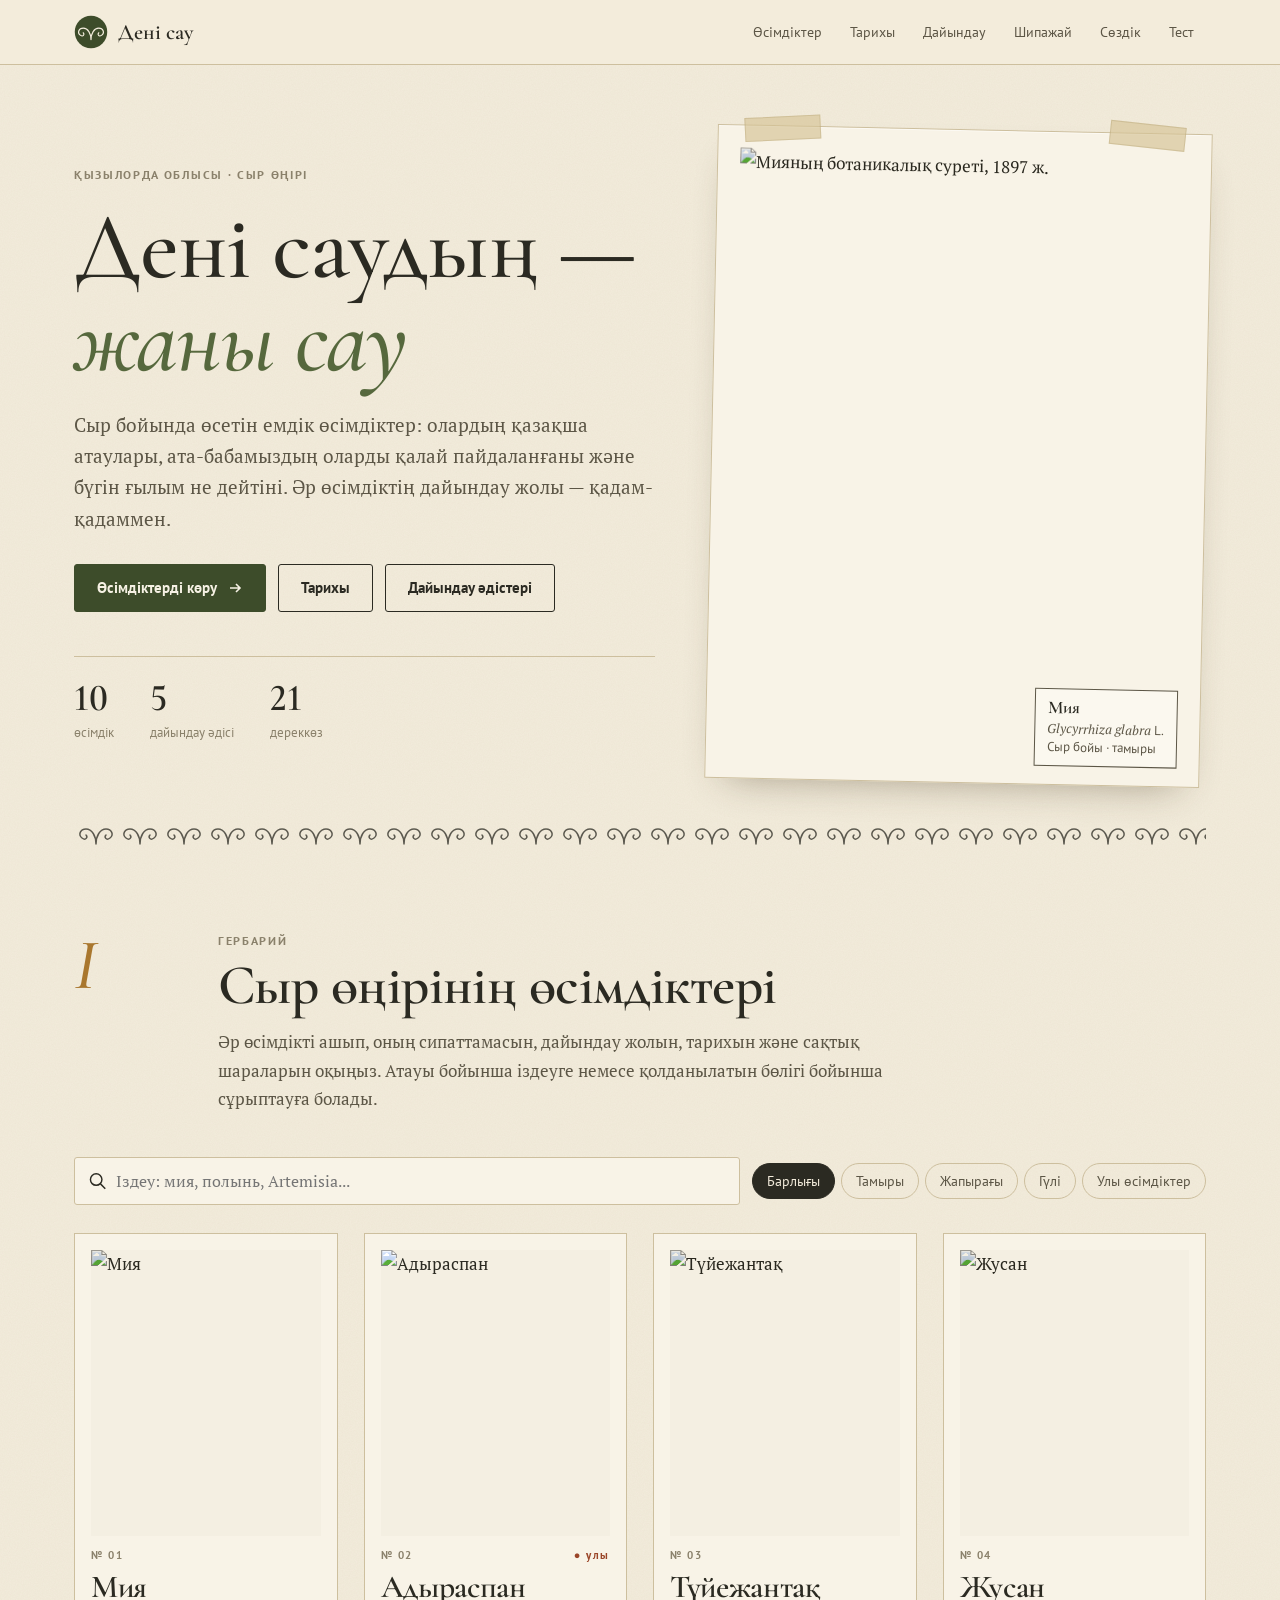
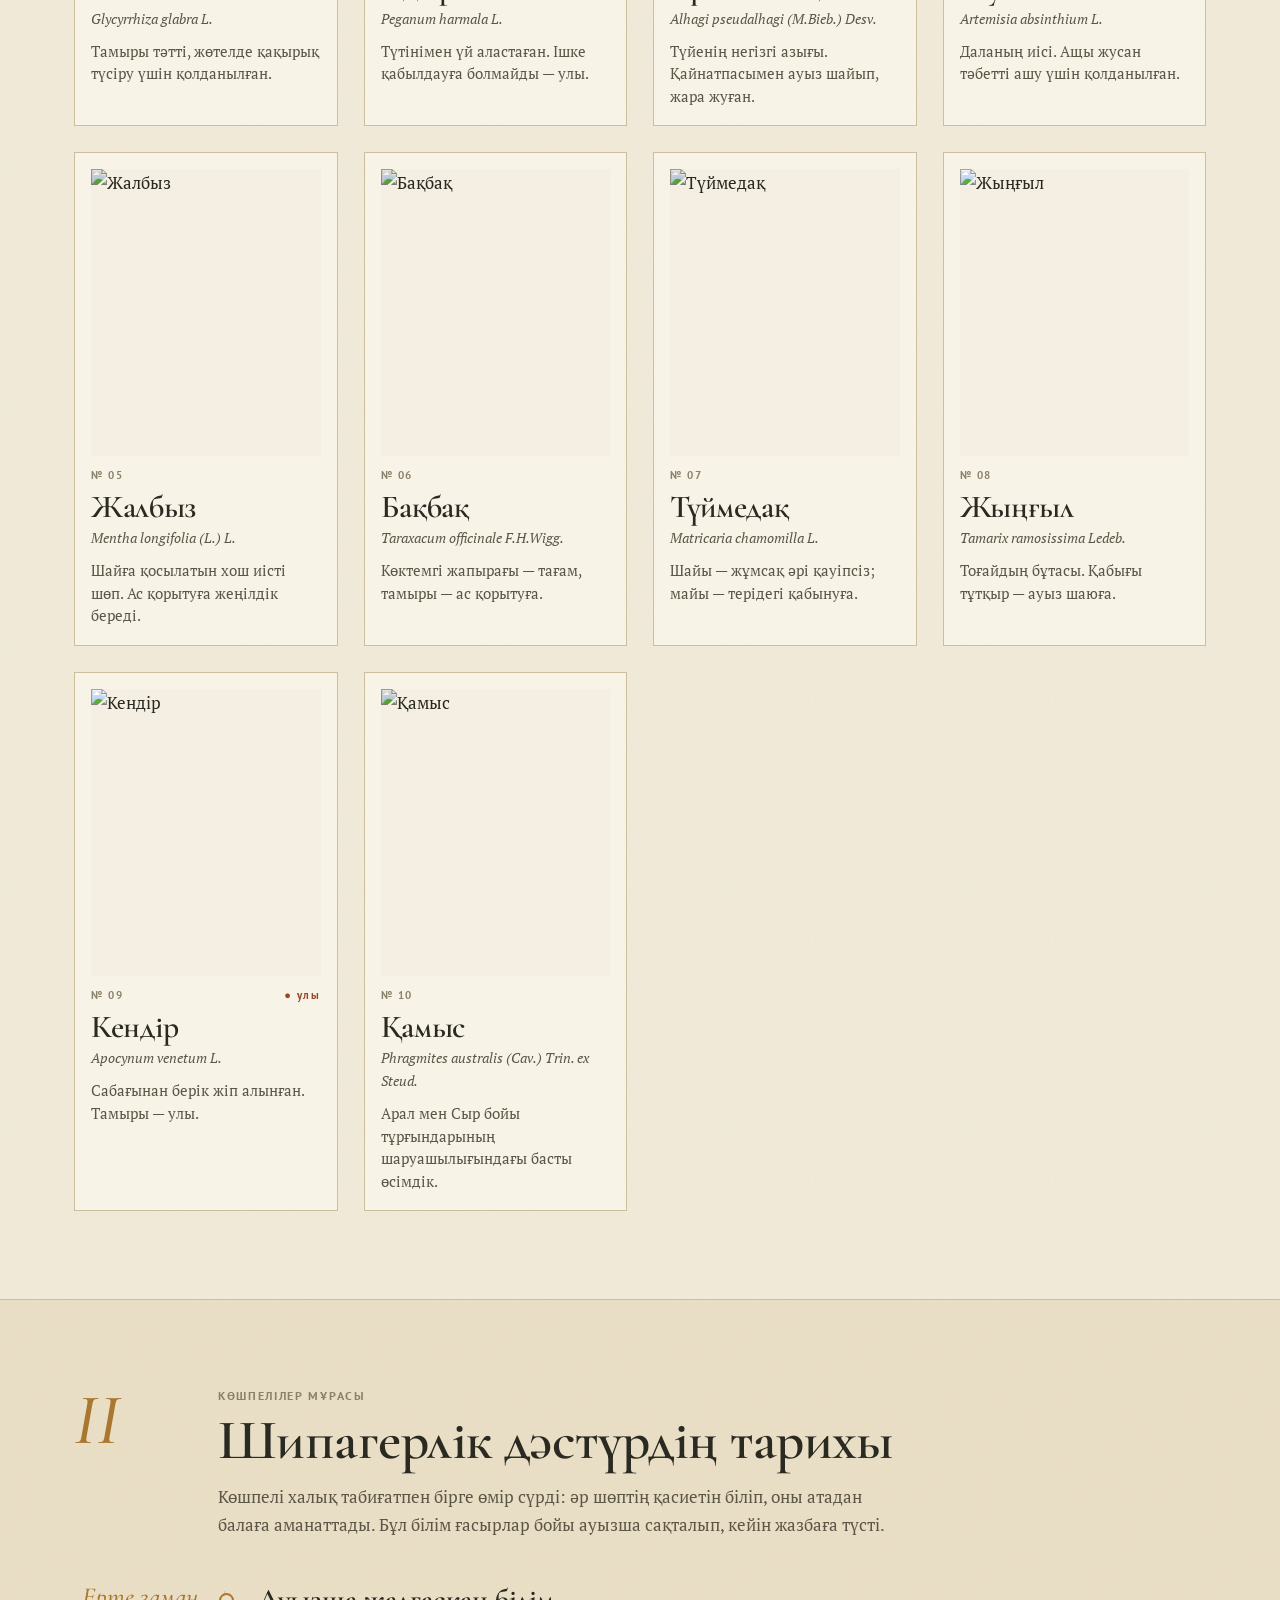
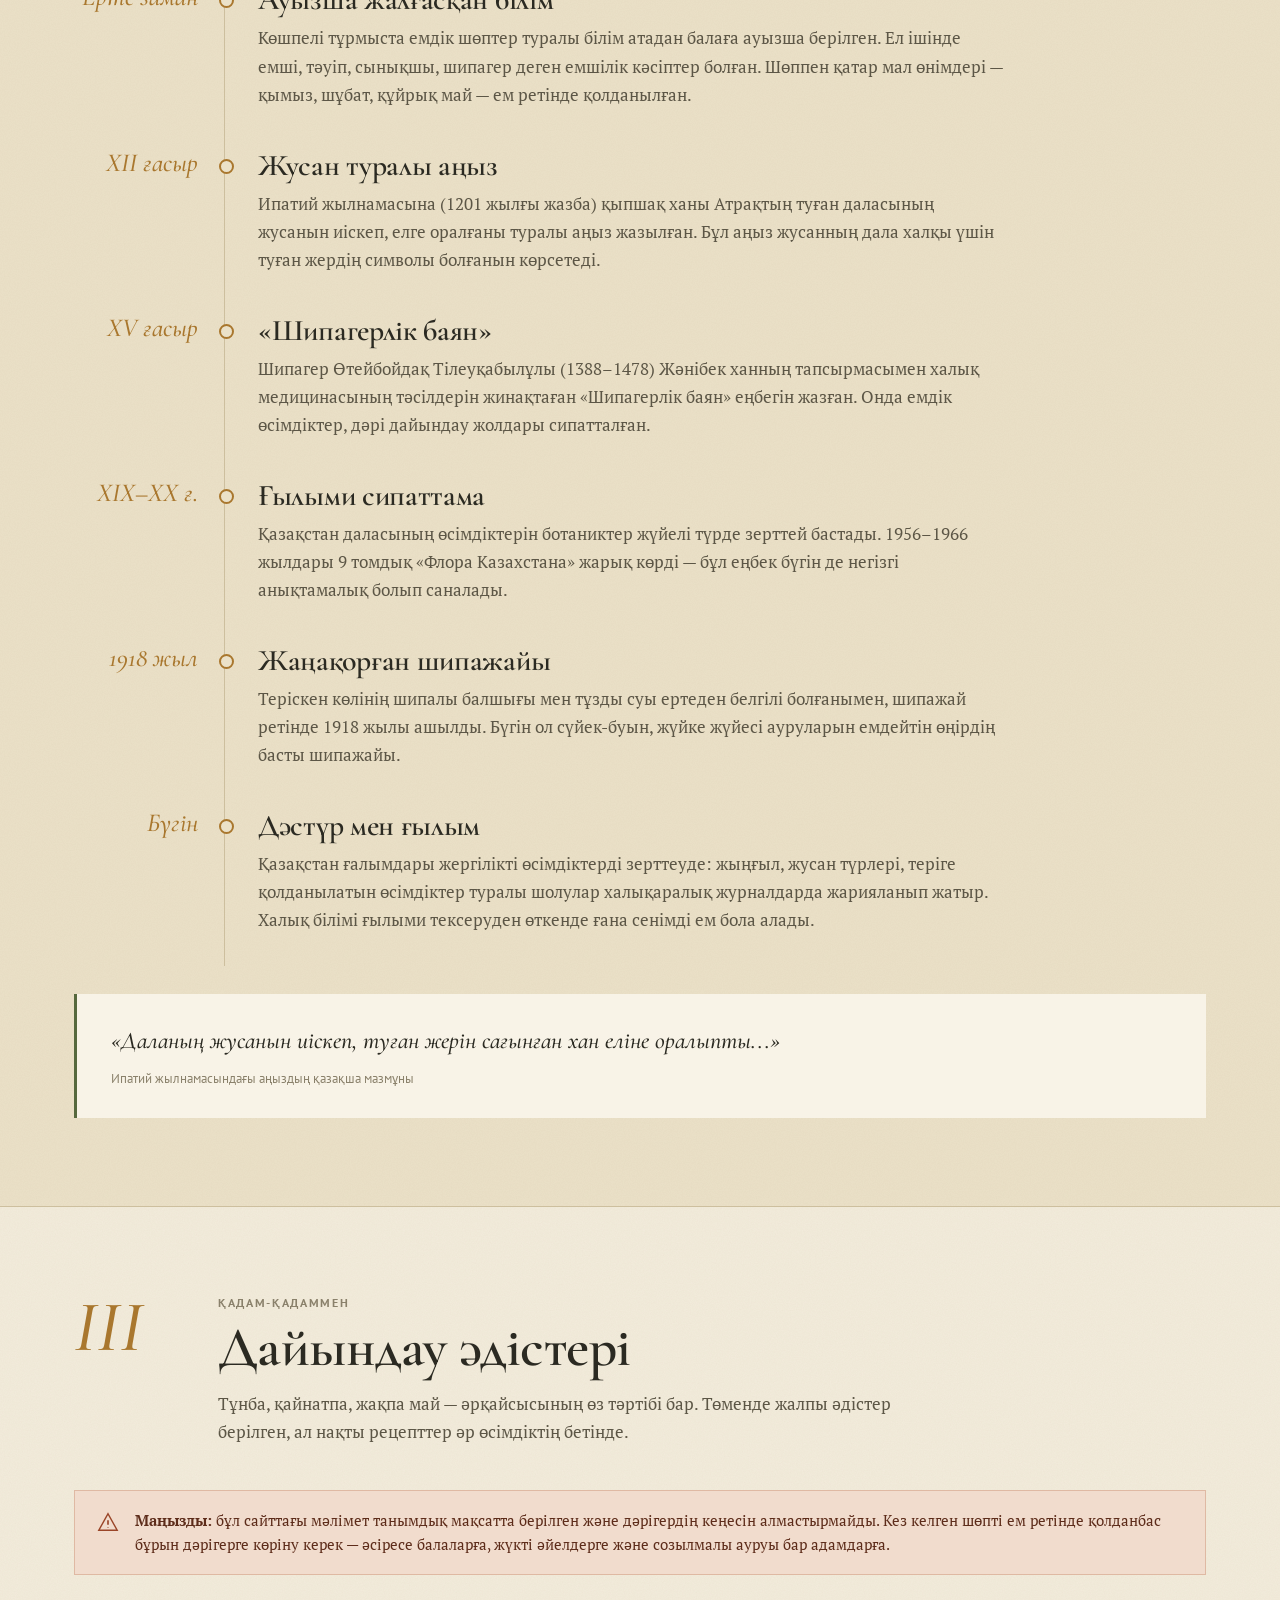
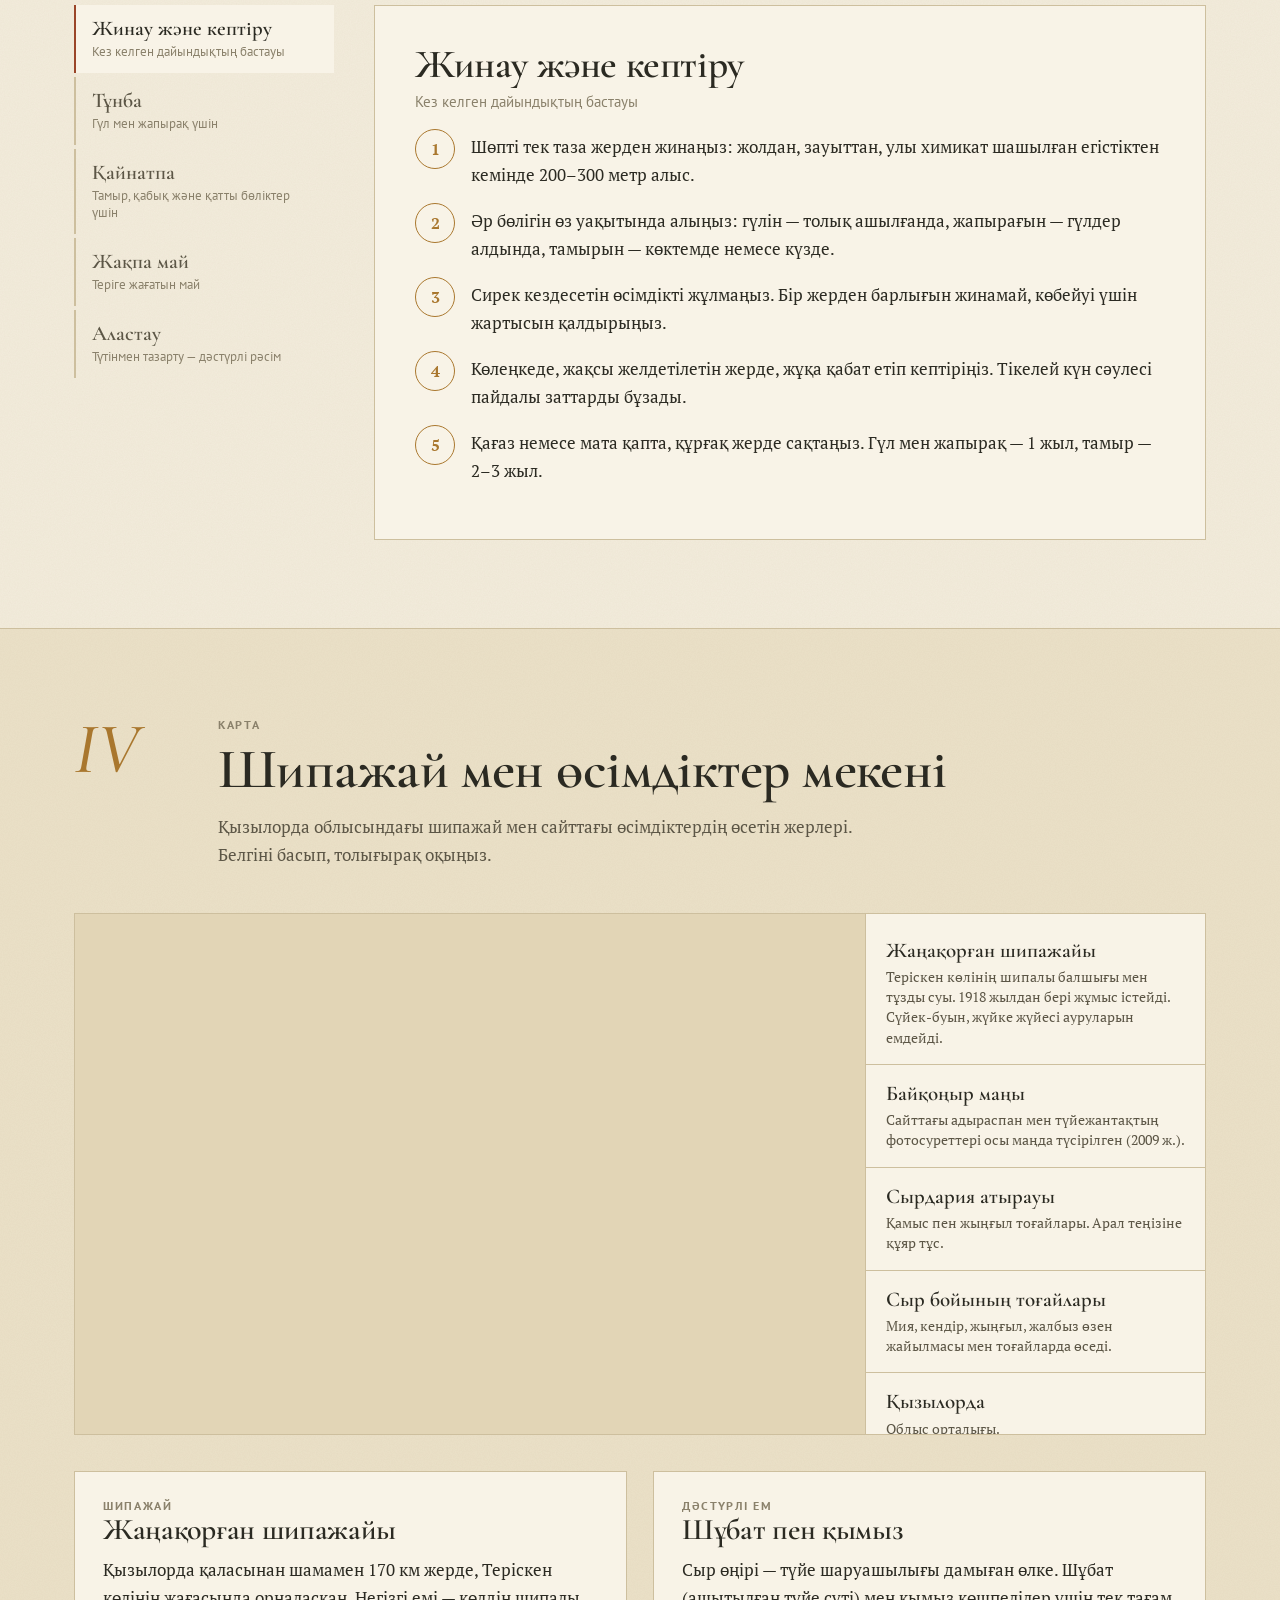
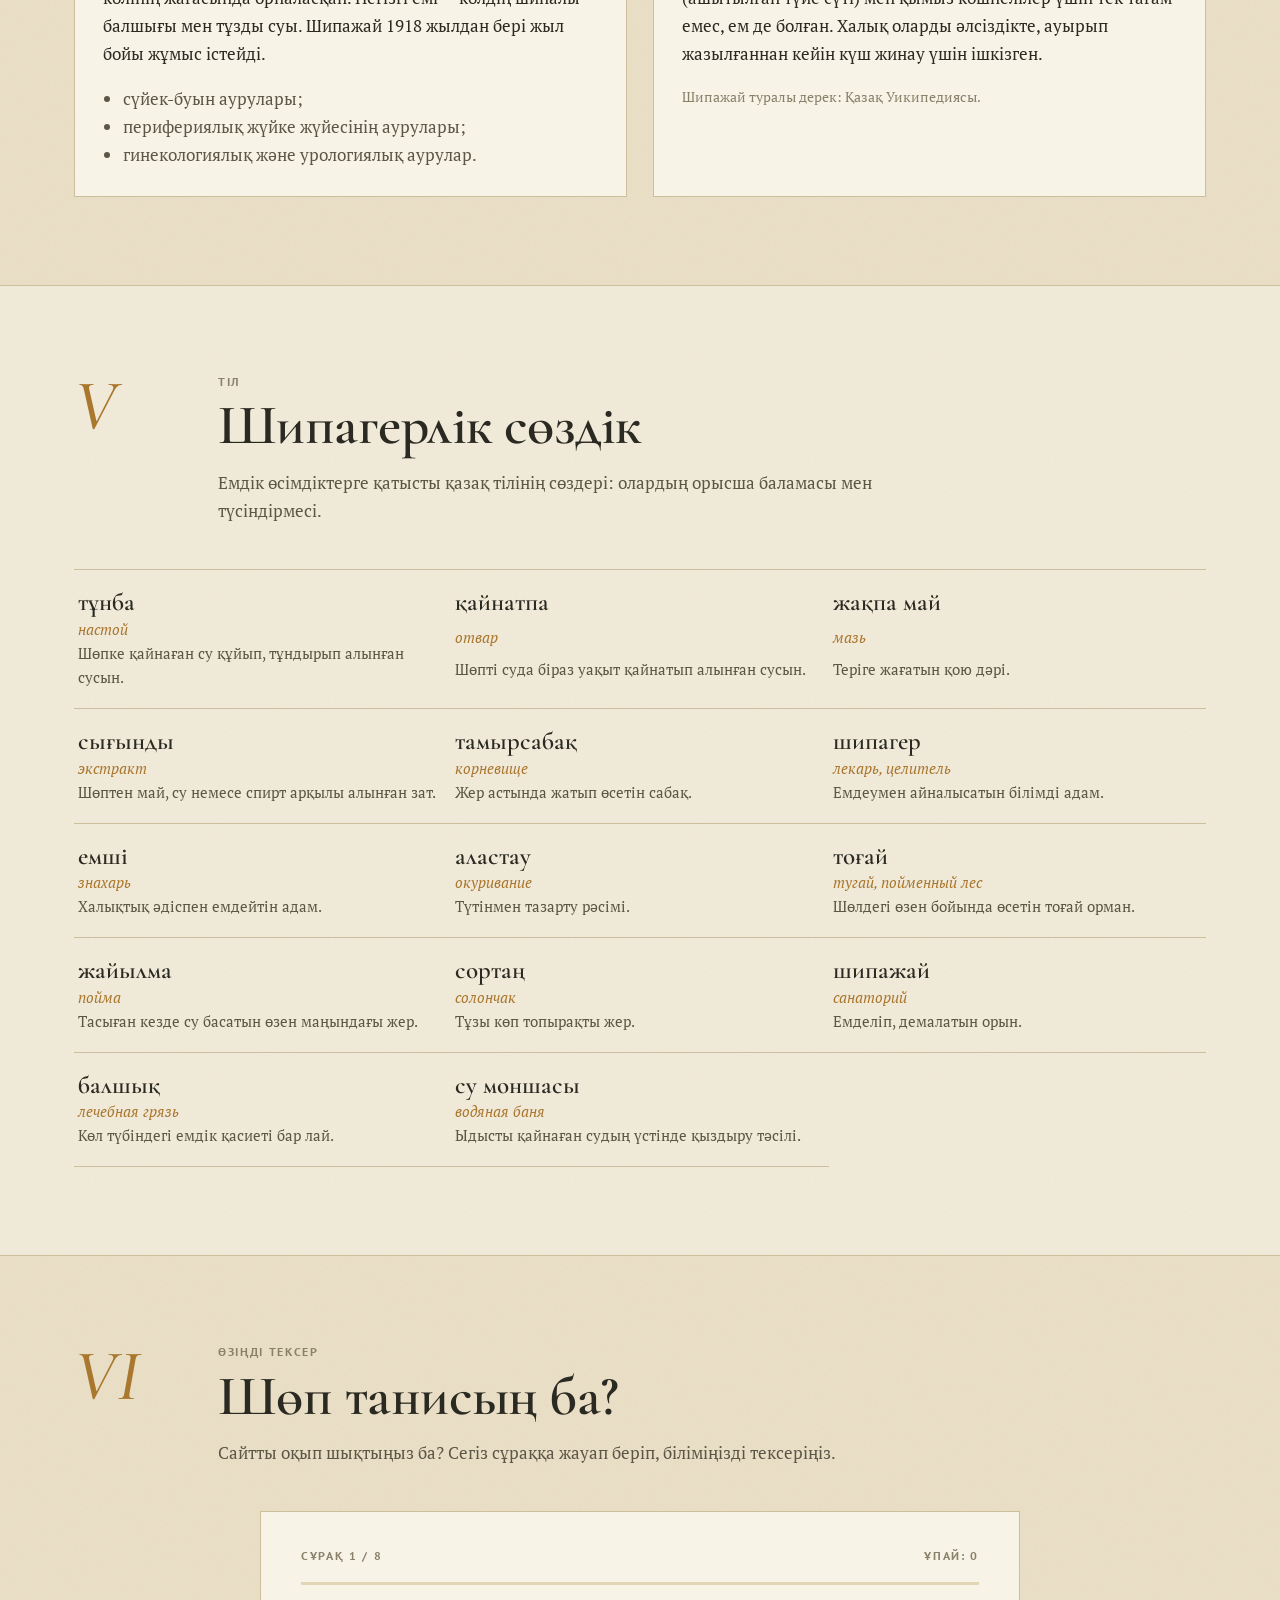
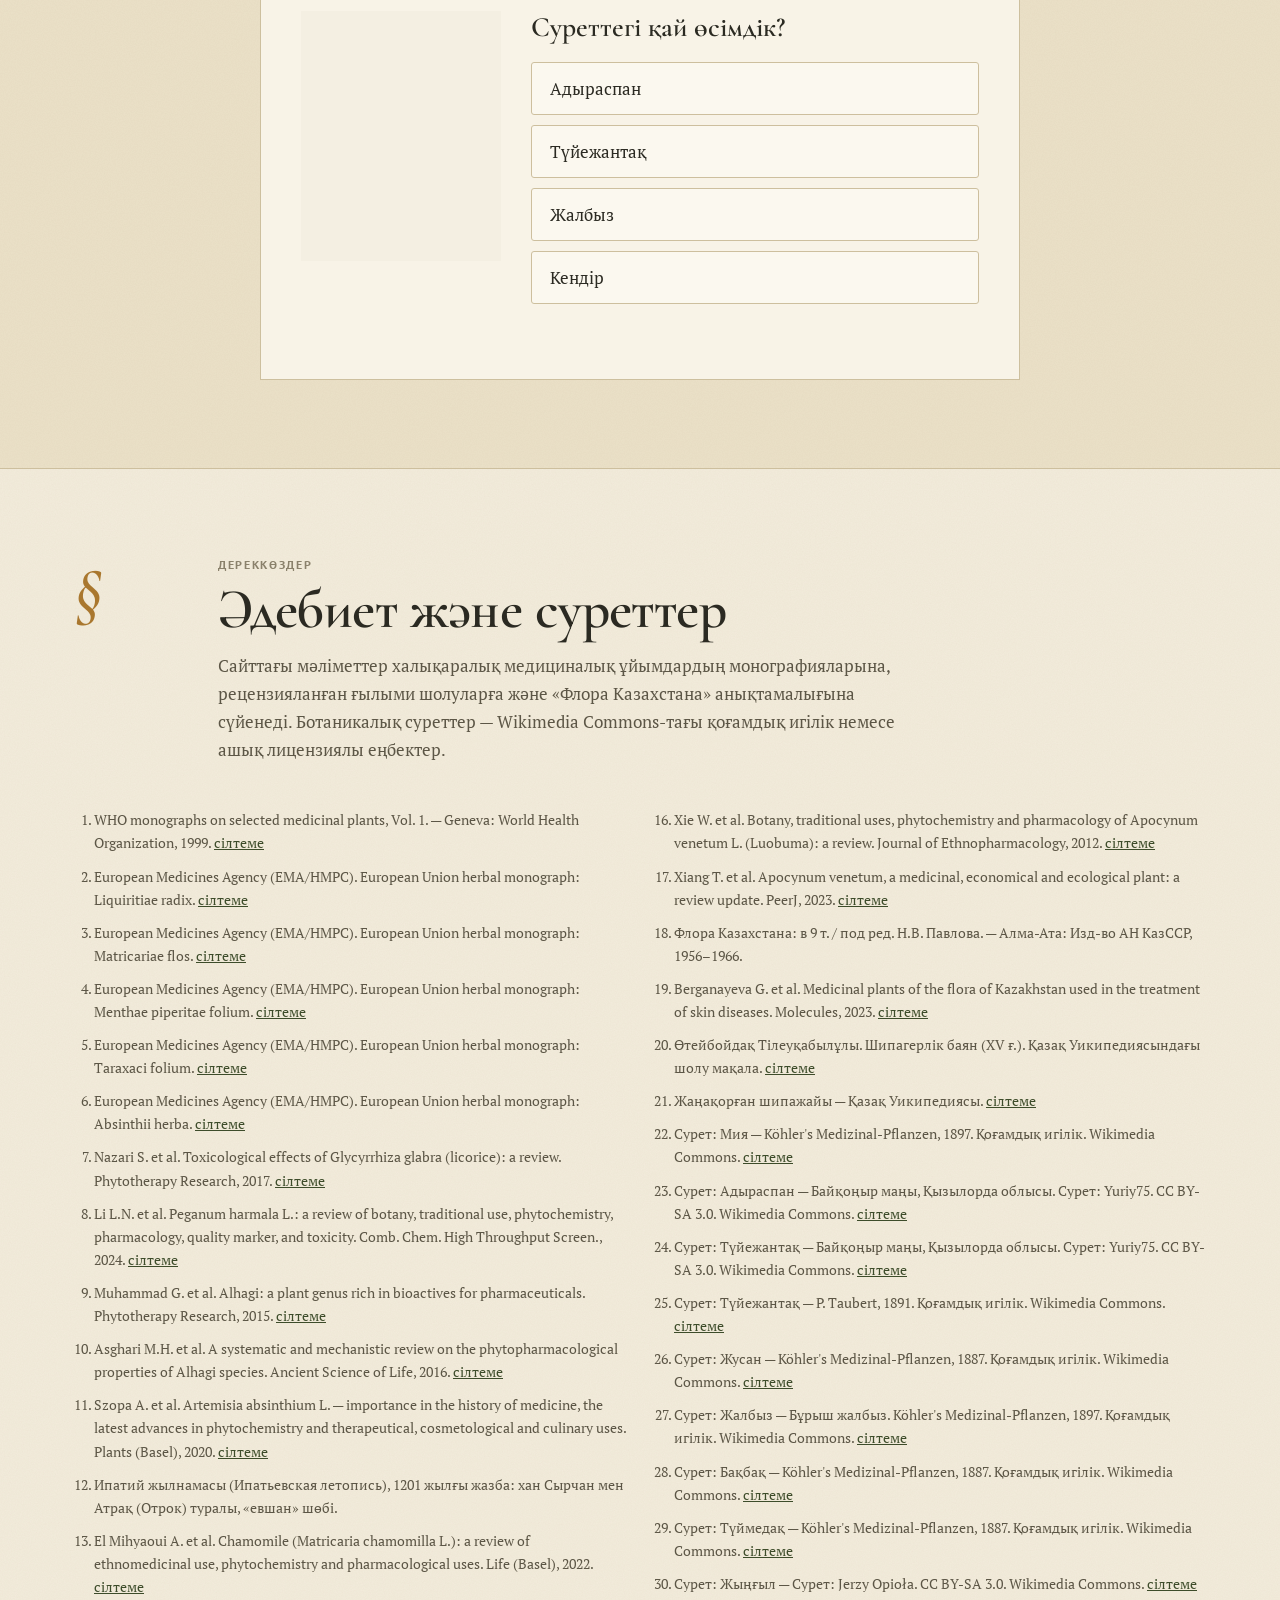
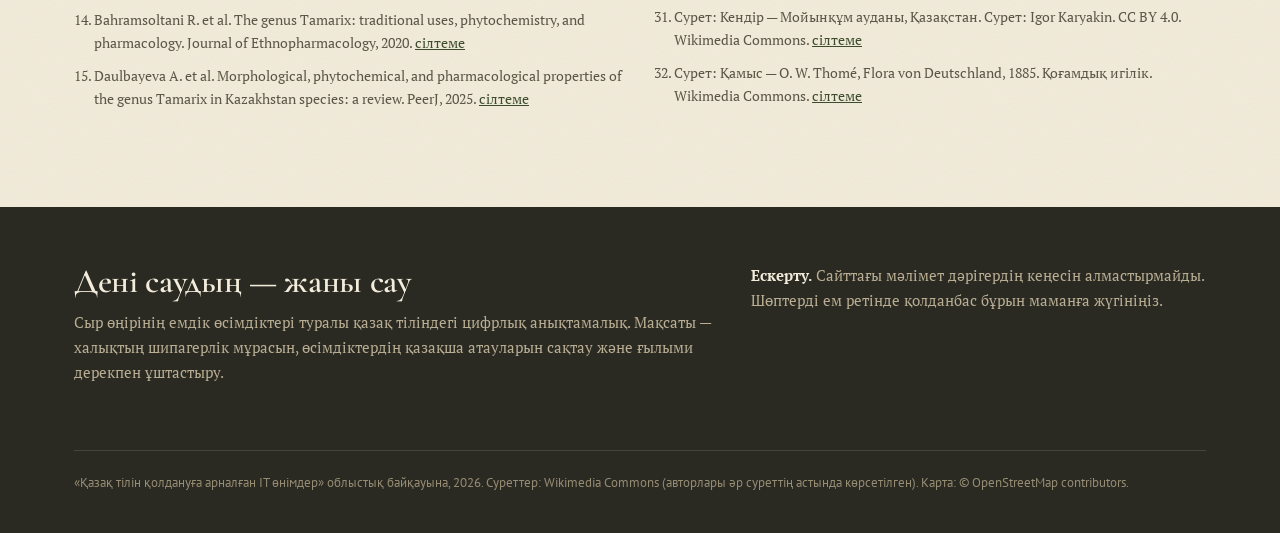
==== index.html @ 4925a10c "Сайт «Дені саудың — жаны сау»: емдік өсімдіктер анықтамалығы Co-Authored-By: Claude Opus 5.5 <norepl" ====
<!doctype html>
<html lang="kk">
<head>
  <meta charset="utf-8">
  <meta name="viewport" content="width=device-width, initial-scale=1">
  <title>Дені саудың — жаны сау</title>
  <meta name="description" content="Сыр өңірінің емдік өсімдіктері: қазақша атаулары, тарихы, дайындау жолдары және Қызылорда облысының шипажайлары.">
  <link rel="preconnect" href="https://fonts.googleapis.com">
  <link rel="preconnect" href="https://fonts.gstatic.com" crossorigin>
  <link href="https://fonts.googleapis.com/css2?family=Cormorant+Garamond:ital,wght@0,500;0,600;0,700;1,500&family=PT+Sans:wght@400;700&family=PT+Serif:ital,wght@0,400;0,700;1,400&display=swap" rel="stylesheet">
  <link rel="stylesheet" href="https://unpkg.com/leaflet@1.9.4/dist/leaflet.css">
  <link rel="stylesheet" href="css/style.css?v=4">
  <link rel="icon" href="data:image/svg+xml,%3Csvg xmlns='http://www.w3.org/2000/svg' viewBox='0 0 44 44'%3E%3Ccircle cx='22' cy='22' r='21' fill='%233d4c2a'/%3E%3Cpath d='M22 32C22 22 26 14 32 14S40 20 36 23 30 22 32 20M22 32C22 22 18 14 12 14S4 20 8 23 14 22 12 20' fill='none' stroke='%23f3ecdc' stroke-width='2.2' stroke-linecap='round'/%3E%3C/svg%3E">
</head>
<body>
<svg width="0" height="0" style="position:absolute" aria-hidden="true">
  <defs>
    <symbol id="qm" viewBox="0 0 44 22">
      <path d="M22 21C22 13 26 6 32 6S40 12 36 15 30 14 32 12M22 21C22 13 18 6 12 6S4 12 8 15 14 14 12 12" fill="none" stroke="currentColor" stroke-width="1.5" stroke-linecap="round"/>
    </symbol>
    <pattern id="qm-band" width="44" height="22" patternUnits="userSpaceOnUse">
      <use href="#qm" width="44" height="22"/>
    </pattern>
  </defs>
</svg>

<header class="nav">
  <div class="wrap">
    <a class="brand" href="#top" aria-label="Басты бет">
      <svg viewBox="0 0 44 44" aria-hidden="true"><circle cx="22" cy="22" r="21" fill="#3d4c2a"/><use href="#qm" x="0" y="11" width="44" height="22" color="#f3ecdc"/></svg>
      <b>Дені сау</b>
    </a>
    <nav class="nav-links" id="navLinks">
      <a href="#osimdikter">Өсімдіктер</a>
      <a href="#tarih">Тарихы</a>
      <a href="#adister">Дайындау</a>
      <a href="#karta">Шипажай</a>
      <a href="#sozdik">Сөздік</a>
      <a href="#test">Тест</a>
    </nav>
    <button class="menu-btn" id="menuBtn" aria-label="Мәзір" aria-expanded="false">
      <svg width="22" height="16" viewBox="0 0 22 16"><path d="M0 1h22M0 8h22M0 15h22" stroke="currentColor" stroke-width="1.6"/></svg>
    </button>
  </div>
</header>

<main id="top">
  <section class="hero">
    <div class="wrap">
      <div>
        <div class="label">Қызылорда облысы · Сыр өңірі</div>
        <h1>Дені саудың —<br><em>жаны сау</em></h1>
        <p class="lead">Сыр бойында өсетін емдік өсімдіктер: олардың қазақша атаулары, ата-бабамыздың оларды қалай пайдаланғаны және бүгін ғылым не дейтіні. Әр өсімдіктің дайындау жолы — қадам-қадаммен.</p>
        <div class="btns">
          <a class="btn primary" href="#osimdikter">Өсімдіктерді көру
            <svg viewBox="0 0 16 16" fill="none"><path d="M3 8h10M9 4l4 4-4 4" stroke="currentColor" stroke-width="1.6"/></svg></a>
          <a class="btn" href="#tarih">Тарихы</a>
          <a class="btn" href="#adister">Дайындау әдістері</a>
        </div>
        <div class="hero-stats">
          <div><b id="statPlants">10</b><span>өсімдік</span></div>
          <div><b id="statMethods">5</b><span>дайындау әдісі</span></div>
          <div><b id="statSources">20</b><span>дереккөз</span></div>
        </div>
      </div>
      <figure class="sheet" style="margin:0">
        <img src="https://commons.wikimedia.org/wiki/Special:FilePath/Glycyrrhiza%20glabra%20-%20K%C3%B6hler%E2%80%93s%20Medizinal-Pflanzen-207.jpg?width=700" alt="Мияның ботаникалық суреті, 1897 ж." width="484" height="594">
        <figcaption class="tag">
          <b>Мия</b>
          <i>Glycyrrhiza glabra</i> L.<br>
          Сыр бойы · тамыры
        </figcaption>
      </figure>
    </div>
  </section>

  <div class="ornament wrap" aria-hidden="true"><svg><rect width="100%" height="100%" fill="url(#qm-band)"/></svg></div>

  <!-- I. Өсімдіктер -->
  <section class="block" id="osimdikter">
    <div class="wrap">
      <div class="sec-head reveal">
        <div class="sec-num">I</div>
        <div>
          <div class="label">Гербарий</div>
          <h2>Сыр өңірінің өсімдіктері</h2>
          <p>Әр өсімдікті ашып, оның сипаттамасын, дайындау жолын, тарихын және сақтық шараларын оқыңыз. Атауы бойынша іздеуге немесе қолданылатын бөлігі бойынша сұрыптауға болады.</p>
        </div>
      </div>
      <div class="tools">
        <label class="search">
          <svg width="18" height="18" viewBox="0 0 18 18" fill="none" aria-hidden="true"><circle cx="7.5" cy="7.5" r="6" stroke="currentColor" stroke-width="1.5"/><path d="M12 12l5 5" stroke="currentColor" stroke-width="1.5"/></svg>
          <input id="q" type="search" placeholder="Іздеу: мия, полынь, Artemisia..." aria-label="Өсімдікті іздеу">
        </label>
        <div class="chips" id="chips"></div>
      </div>
      <div class="grid" id="grid"></div>
    </div>
  </section>

  <!-- II. Тарих -->
  <section class="block alt" id="tarih">
    <div class="wrap">
      <div class="sec-head reveal">
        <div class="sec-num">II</div>
        <div>
          <div class="label">Көшпелілер мұрасы</div>
          <h2>Шипагерлік дәстүрдің тарихы</h2>
          <p>Көшпелі халық табиғатпен бірге өмір сүрді: әр шөптің қасиетін біліп, оны атадан балаға аманаттады. Бұл білім ғасырлар бойы ауызша сақталып, кейін жазбаға түсті.</p>
        </div>
      </div>
      <div class="timeline" id="timeline"></div>
      <blockquote class="quote reveal">
        «Даланың жусанын иіскеп, туған жерін сағынған хан еліне оралыпты...»
        <cite>Ипатий жылнамасындағы аңыздың қазақша мазмұны</cite>
      </blockquote>
    </div>
  </section>

  <!-- III. Әдістер -->
  <section class="block" id="adister">
    <div class="wrap">
      <div class="sec-head reveal">
        <div class="sec-num">III</div>
        <div>
          <div class="label">Қадам-қадаммен</div>
          <h2>Дайындау әдістері</h2>
          <p>Тұнба, қайнатпа, жақпа май — әрқайсысының өз тәртібі бар. Төменде жалпы әдістер берілген, ал нақты рецепттер әр өсімдіктің бетінде.</p>
        </div>
      </div>
      <div class="notice reveal" style="margin-bottom:30px">
        <svg viewBox="0 0 24 24" fill="none"><path d="M12 3l10 18H2L12 3z" stroke="currentColor" stroke-width="1.6"/><path d="M12 10v5M12 17.5v.5" stroke="currentColor" stroke-width="1.8"/></svg>
        <p><b>Маңызды:</b> бұл сайттағы мәлімет танымдық мақсатта берілген және дәрігердің кеңесін алмастырмайды. Кез келген шөпті ем ретінде қолданбас бұрын дәрігерге көріну керек — әсіресе балаларға, жүкті әйелдерге және созылмалы ауруы бар адамдарға.</p>
      </div>
      <div class="methods">
        <div class="m-tabs" id="mTabs" role="tablist"></div>
        <div class="m-panel" id="mPanel" role="tabpanel"></div>
      </div>
    </div>
  </section>

  <!-- IV. Карта -->
  <section class="block alt" id="karta">
    <div class="wrap">
      <div class="sec-head reveal">
        <div class="sec-num">IV</div>
        <div>
          <div class="label">Карта</div>
          <h2>Шипажай мен өсімдіктер мекені</h2>
          <p>Қызылорда облысындағы шипажай мен сайттағы өсімдіктердің өсетін жерлері. Белгіні басып, толығырақ оқыңыз.</p>
        </div>
      </div>
      <div class="map-wrap reveal">
        <div id="map" aria-label="Қызылорда облысының картасы"></div>
        <div class="places" id="places"></div>
      </div>
      <div class="shipa">
        <div class="box reveal">
          <div class="label">Шипажай</div>
          <h3>Жаңақорған шипажайы</h3>
          <p>Қызылорда қаласынан шамамен 170 км жерде, Теріскен көлінің жағасында орналасқан. Негізгі емі — көлдің шипалы балшығы мен тұзды суы. Шипажай 1918 жылдан бері жыл бойы жұмыс істейді.</p>
          <ul>
            <li>сүйек-буын аурулары;</li>
            <li>перифериялық жүйке жүйесінің аурулары;</li>
            <li>гинекологиялық және урологиялық аурулар.</li>
          </ul>
        </div>
        <div class="box reveal">
          <div class="label">Дәстүрлі ем</div>
          <h3>Шұбат пен қымыз</h3>
          <p>Сыр өңірі — түйе шаруашылығы дамыған өлке. Шұбат (ашытылған түйе сүті) мен қымыз көшпелілер үшін тек тағам емес, ем де болған. Халық оларды әлсіздікте, ауырып жазылғаннан кейін күш жинау үшін ішкізген.</p>
          <p style="margin:0;color:var(--ink-faint);font-size:14px">Шипажай туралы дерек: Қазақ Уикипедиясы.</p>
        </div>
      </div>
    </div>
  </section>

  <!-- V. Сөздік -->
  <section class="block" id="sozdik">
    <div class="wrap">
      <div class="sec-head reveal">
        <div class="sec-num">V</div>
        <div>
          <div class="label">Тіл</div>
          <h2>Шипагерлік сөздік</h2>
          <p>Емдік өсімдіктерге қатысты қазақ тілінің сөздері: олардың орысша баламасы мен түсіндірмесі.</p>
        </div>
      </div>
      <div class="gloss" id="gloss"></div>
    </div>
  </section>

  <!-- VI. Тест -->
  <section class="block alt" id="test">
    <div class="wrap">
      <div class="sec-head reveal">
        <div class="sec-num">VI</div>
        <div>
          <div class="label">Өзіңді тексер</div>
          <h2>Шөп танисың ба?</h2>
          <p>Сайтты оқып шықтыңыз ба? Сегіз сұраққа жауап беріп, біліміңізді тексеріңіз.</p>
        </div>
      </div>
      <div class="quiz" id="quiz"></div>
    </div>
  </section>

  <!-- Дереккөздер -->
  <section class="block" id="derekkoz">
    <div class="wrap">
      <div class="sec-head">
        <div class="sec-num">§</div>
        <div>
          <div class="label">Дереккөздер</div>
          <h2>Әдебиет және суреттер</h2>
          <p>Сайттағы мәліметтер халықаралық медициналық ұйымдардың монографияларына, рецензияланған ғылыми шолуларға және «Флора Казахстана» анықтамалығына сүйенеді. Ботаникалық суреттер — Wikimedia Commons-тағы қоғамдық игілік немесе ашық лицензиялы еңбектер.</p>
        </div>
      </div>
      <ol class="sources" id="sources"></ol>
    </div>
  </section>
</main>

<footer>
  <div class="wrap">
    <div>
      <h3>Дені саудың — жаны сау</h3>
      <p>Сыр өңірінің емдік өсімдіктері туралы қазақ тіліндегі цифрлық анықтамалық. Мақсаты — халықтың шипагерлік мұрасын, өсімдіктердің қазақша атауларын сақтау және ғылыми дерекпен ұштастыру.</p>
    </div>
    <div>
      <p><b style="color:#f3ecdc">Ескерту.</b> Сайттағы мәлімет дәрігердің кеңесін алмастырмайды. Шөптерді ем ретінде қолданбас бұрын маманға жүгініңіз.</p>
    </div>
    <div class="small">«Қазақ тілін қолдануға арналған IT өнімдер» облыстық байқауына, 2026. Суреттер: Wikimedia Commons (авторлары әр суреттің астында көрсетілген). Карта: © OpenStreetMap contributors.</div>
  </div>
</footer>

<script src="https://unpkg.com/leaflet@1.9.4/dist/leaflet.js"></script>
<script src="js/data.js?v=4"></script>
<script src="js/app.js?v=4"></script>
</body>
</html>
---- css/style.css ----
:root {
  --paper: #f3ecdc;
  --paper-2: #ebe1c8;
  --paper-3: #e2d5b6;
  --card: #f8f3e7;
  --ink: #2b2a22;
  --ink-soft: #5c5646;
  --ink-faint: #8a816b;
  --line: #cdbf9e;
  --sage: #56683d;
  --sage-dark: #3d4c2a;
  --ochre: #a9772e;
  --clay: #9a4528;
  --clay-bg: #f1dccd;
  --river: #3b6567;
  --display: "Cormorant Garamond", "PT Serif", Georgia, serif;
  --body: "PT Serif", Georgia, serif;
  --label: "PT Sans", "Segoe UI", sans-serif;
  --max: 1180px;
  --grain: url("data:image/svg+xml,%3Csvg xmlns='http://www.w3.org/2000/svg' width='240' height='240'%3E%3Cfilter id='n'%3E%3CfeTurbulence type='fractalNoise' baseFrequency='.85' numOctaves='3' stitchTiles='stitch'/%3E%3CfeColorMatrix values='0 0 0 0 .35 0 0 0 0 .28 0 0 0 0 .16 0 0 0 .07 0'/%3E%3C/filter%3E%3Crect width='240' height='240' filter='url(%23n)'/%3E%3C/svg%3E");
}

* { box-sizing: border-box; }
html { scroll-behavior: smooth; scroll-padding-top: 76px; }
body {
  margin: 0;
  background: var(--paper) var(--grain);
  color: var(--ink);
  font: 17px/1.65 var(--body);
  -webkit-font-smoothing: antialiased;
  overflow-x: hidden;
}
img { max-width: 100%; display: block; }
a { color: var(--sage-dark); }
a:hover { color: var(--clay); }
h1, h2, h3, h4 { font-family: var(--display); font-weight: 600; line-height: 1.1; margin: 0; letter-spacing: -0.01em; }
p { margin: 0 0 1em; }
.wrap { width: 100%; max-width: var(--max); margin: 0 auto; padding: 0 24px; }
.label {
  font: 600 12px/1.3 var(--label);
  letter-spacing: 0.14em;
  text-transform: uppercase;
  color: var(--ink-faint);
}
.lat { font-style: italic; color: var(--ink-soft); }
:focus-visible { outline: 2px solid var(--clay); outline-offset: 3px; }

/* ---------- Навигация ---------- */
.nav {
  position: sticky; top: 0; z-index: 50;
  background: rgba(243, 236, 220, 0.92);
  backdrop-filter: blur(6px);
  border-bottom: 1px solid var(--line);
}
.nav .wrap { display: flex; align-items: center; gap: 24px; height: 64px; }
.brand { display: flex; align-items: center; gap: 10px; text-decoration: none; color: var(--ink); }
.brand svg { width: 34px; height: 34px; flex: none; }
.brand b { font: 600 22px/1 var(--display); }
.nav-links { display: flex; gap: 4px; margin-left: auto; }
.nav-links a {
  font: 500 14px/1 var(--label); color: var(--ink-soft); text-decoration: none;
  padding: 9px 12px; border-radius: 3px;
}
.nav-links a:hover, .nav-links a.on { color: var(--ink); background: var(--paper-2); }
.menu-btn { display: none; margin-left: auto; background: none; border: 1px solid var(--line); border-radius: 3px; padding: 8px 10px; cursor: pointer; color: var(--ink); }
.menu-btn svg { display: block; }

/* ---------- Орнамент ---------- */
.ornament { height: 22px; color: var(--ochre); opacity: 0.75; }
.ornament svg { width: 100%; height: 100%; display: block; }
.rule { display: flex; align-items: center; gap: 14px; color: var(--ochre); }
.rule::before, .rule::after { content: ""; flex: 1; height: 1px; background: var(--line); }
.rule svg { width: 44px; height: 22px; }

/* ---------- Басты бет ---------- */
.hero { padding: 64px 0 40px; }
.hero .wrap { display: grid; grid-template-columns: 1.08fr 0.92fr; gap: 56px; align-items: center; }
.hero h1 { font-size: clamp(48px, 7.4vw, 96px); font-weight: 500; line-height: 0.98; margin: 18px 0 22px; }
.hero h1 em { font-style: italic; color: var(--sage); }
.hero .lead { font-size: 19px; color: var(--ink-soft); max-width: 34em; }
.btns { display: flex; flex-wrap: wrap; gap: 12px; margin-top: 30px; }
.btn {
  display: inline-flex; align-items: center; gap: 10px;
  font: 600 15px/1 var(--label); text-decoration: none;
  padding: 15px 22px; border-radius: 3px; border: 1px solid var(--ink);
  color: var(--ink); background: transparent; cursor: pointer;
  transition: background .2s, color .2s, transform .2s;
}
.btn:hover { background: var(--ink); color: var(--paper); }
.btn.primary { background: var(--sage-dark); border-color: var(--sage-dark); color: #f6f1e4; }
.btn.primary:hover { background: var(--ink); border-color: var(--ink); }
.btn svg { width: 16px; height: 16px; }
.hero-stats { display: flex; gap: 36px; margin-top: 44px; padding-top: 22px; border-top: 1px solid var(--line); }
.hero-stats b { display: block; font: 600 38px/1 var(--display); font-variant-numeric: lining-nums; }
.hero-stats span { font: 13px/1.3 var(--label); color: var(--ink-faint); }

/* Гербарий парағы */
.sheet {
  position: relative; background: var(--card);
  padding: 22px 22px 18px; border: 1px solid var(--line);
  box-shadow: 0 1px 0 #fff8 inset, 0 18px 40px -22px rgba(60, 45, 20, 0.45);
}
.sheet::before, .sheet::after {
  content: ""; position: absolute; width: 74px; height: 22px;
  background: rgba(214, 196, 150, 0.65); border: 1px solid rgba(160, 140, 90, 0.25);
}
.sheet::before { top: -10px; left: 26px; transform: rotate(-4deg); }
.sheet::after { top: -10px; right: 26px; transform: rotate(5deg); }
.sheet img { width: 100%; mix-blend-mode: multiply; }
.hero .sheet { transform: rotate(1.2deg); }
.hero .sheet img { max-height: 520px; object-fit: contain; }
.tag {
  margin: 14px 0 0 auto; width: max-content; max-width: 100%;
  border: 1px solid var(--ink-soft); background: #fbf8ef; padding: 8px 12px;
  font: 13px/1.45 var(--label); color: var(--ink-soft);
}
.tag b { font: 600 18px/1.2 var(--display); color: var(--ink); display: block; }
.tag i { font-family: var(--body); }

/* ---------- Бөлімдер ---------- */
section.block { padding: 88px 0; }
section.block.alt { background: var(--paper-2) var(--grain); border-top: 1px solid var(--line); border-bottom: 1px solid var(--line); }
.sec-head { display: grid; grid-template-columns: 120px 1fr; gap: 24px; margin-bottom: 44px; }
.sec-num { font: italic 500 72px/0.9 var(--display); color: var(--ochre); }
body { font-variant-numeric: lining-nums; }
.sec-head h2 { font-size: clamp(36px, 4.6vw, 56px); margin: 6px 0 12px; }
.sec-head p { color: var(--ink-soft); max-width: 40em; margin: 0; }

/* Сүзгі */
.tools { display: flex; flex-wrap: wrap; gap: 12px; align-items: center; margin-bottom: 28px; }
.search {
  flex: 1 1 260px; display: flex; align-items: center; gap: 10px;
  border: 1px solid var(--line); background: var(--card); padding: 0 14px; border-radius: 3px;
}
.search input { border: 0; background: transparent; font: 16px var(--body); padding: 12px 0; width: 100%; color: var(--ink); outline: none; }
.chips { display: flex; flex-wrap: wrap; gap: 6px; }
.chip {
  font: 500 14px/1 var(--label); padding: 10px 14px; border-radius: 40px;
  border: 1px solid var(--line); background: transparent; color: var(--ink-soft); cursor: pointer;
}
.chip:hover { border-color: var(--ink-soft); }
.chip.on { background: var(--ink); color: var(--paper); border-color: var(--ink); }

/* Карточкалар */
.grid { display: grid; grid-template-columns: repeat(auto-fill, minmax(250px, 1fr)); gap: 26px; }
.card {
  display: flex; flex-direction: column; text-decoration: none; color: inherit;
  background: var(--card); border: 1px solid var(--line); padding: 16px 16px 18px;
  transition: transform .25s ease, box-shadow .25s ease;
}
.card:hover { transform: translateY(-4px); box-shadow: 0 20px 34px -24px rgba(60, 45, 20, 0.55); color: inherit; }
.card .pic { aspect-ratio: 4 / 5; background: #f4efe2; display: flex; align-items: center; justify-content: center; overflow: hidden; margin-bottom: 14px; }
.card .pic img { width: 100%; height: 100%; object-fit: contain; mix-blend-mode: multiply; }
.card .pic.photo img { object-fit: cover; mix-blend-mode: normal; }
.card .no { font: 600 11px/1 var(--label); letter-spacing: .14em; color: var(--ink-faint); display: flex; justify-content: space-between; }
.card h3 { font-size: 32px; margin: 8px 0 2px; }
.card .lat { font-size: 14px; }
.card p { font-size: 15px; color: var(--ink-soft); margin: 10px 0 0; line-height: 1.5; }
.warn-dot { color: var(--clay); }
.empty { padding: 40px; text-align: center; color: var(--ink-faint); border: 1px dashed var(--line); }

/* Тарих */
.timeline { position: relative; display: grid; gap: 0; }
.timeline::before { content: ""; position: absolute; left: 150px; top: 8px; bottom: 8px; width: 1px; background: var(--line); }
.t-item { display: grid; grid-template-columns: 150px 1fr; gap: 34px; padding: 0 0 40px; position: relative; }
.t-item::after { content: ""; position: absolute; left: 145px; top: 10px; width: 11px; height: 11px; border-radius: 50%; background: var(--paper-2); border: 2px solid var(--ochre); }
.t-when { font: italic 500 26px/1.1 var(--display); color: var(--ochre); text-align: right; padding-right: 26px; }
.t-item h3 { font-size: 30px; margin-bottom: 8px; }
.t-item p { color: var(--ink-soft); max-width: 44em; margin: 0; }
.quote {
  margin: 20px 0 0; padding: 30px 34px; background: var(--card); border-left: 3px solid var(--sage);
  font: italic 500 24px/1.4 var(--display); color: var(--ink);
}
.quote cite { display: block; margin-top: 12px; font: 13px/1.4 var(--label); font-style: normal; color: var(--ink-faint); }

/* Әдістер */
.methods { display: grid; grid-template-columns: 260px 1fr; gap: 40px; align-items: start; }
.m-tabs { display: flex; flex-direction: column; gap: 4px; position: sticky; top: 90px; }
.m-tab {
  text-align: left; background: none; border: 0; border-left: 2px solid var(--line);
  padding: 12px 16px; cursor: pointer; color: var(--ink-soft); font: 600 21px/1.15 var(--display);
}
.m-tab small { display: block; font: 13px/1.3 var(--label); color: var(--ink-faint); margin-top: 3px; }
.m-tab:hover { color: var(--ink); }
.m-tab.on { border-left-color: var(--clay); color: var(--ink); background: var(--card); }
.m-panel { background: var(--card); border: 1px solid var(--line); padding: 36px 40px; }
.m-panel h3 { font-size: 40px; }
.m-panel .sub { color: var(--ink-faint); margin: 6px 0 22px; font: 15px var(--label); }
ol.steps { list-style: none; counter-reset: s; padding: 0; margin: 0; }
ol.steps li { counter-increment: s; position: relative; padding: 0 0 18px 56px; }
ol.steps li::before {
  content: counter(s); position: absolute; left: 0; top: -4px; width: 38px; height: 38px;
  border: 1px solid var(--ochre); border-radius: 50%; display: grid; place-items: center;
  font: 700 16px/1 var(--body); color: var(--ochre);
}
.m-related { margin-top: 14px; padding-top: 18px; border-top: 1px dashed var(--line); font: 14px/1.5 var(--label); color: var(--ink-soft); }
.m-related a { margin-right: 10px; }

/* Ескерту */
.notice { display: flex; gap: 16px; background: var(--clay-bg); border: 1px solid #dfb9a3; padding: 18px 22px; color: #5d2c1a; font-size: 15px; line-height: 1.55; }
.notice svg { flex: none; width: 22px; height: 22px; margin-top: 2px; color: var(--clay); }
.notice p { margin: 0; }

/* Карта */
.map-wrap { display: grid; grid-template-columns: 1fr 340px; gap: 0; border: 1px solid var(--line); background: var(--card); }
#map { height: 520px; background: var(--paper-3); }
#map .leaflet-tile-pane { filter: sepia(0.35) saturate(0.75) contrast(0.95); }
.places { padding: 8px 0; max-height: 520px; overflow: auto; border-left: 1px solid var(--line); }
.place { display: block; width: 100%; text-align: left; background: none; border: 0; border-bottom: 1px solid var(--line); padding: 16px 20px; cursor: pointer; font: inherit; color: inherit; }
.place:last-child { border-bottom: 0; }
.place:hover, .place.on { background: var(--paper); }
.place b { font: 600 21px/1.2 var(--display); display: block; }
.place span { font-size: 14px; color: var(--ink-soft); line-height: 1.45; display: block; margin-top: 4px; }
.pin { width: 18px; height: 18px; border-radius: 50%; border: 3px solid #fbf8ef; box-shadow: 0 1px 4px rgba(0,0,0,.35); }
.pin-shipazhai { background: var(--clay); width: 22px; height: 22px; }
.pin-plant { background: var(--sage); }
.pin-city { background: var(--ink-soft); width: 12px; height: 12px; }
.leaflet-popup-content-wrapper { border-radius: 3px; background: var(--card); color: var(--ink); font-family: var(--body); }
.leaflet-popup-content { margin: 12px 16px; font-size: 14px; line-height: 1.5; }
.leaflet-popup-content b { font: 600 19px/1.2 var(--display); display: block; margin-bottom: 4px; }
.leaflet-container a.leaflet-popup-close-button { color: var(--ink-soft); }
.shipa { display: grid; grid-template-columns: 1fr 1fr; gap: 26px; margin-top: 36px; }
.shipa .box { background: var(--card); border: 1px solid var(--line); padding: 26px 28px; }
.shipa h3 { font-size: 30px; margin-bottom: 10px; }
.shipa ul { margin: 0; padding-left: 20px; color: var(--ink-soft); }

/* Сөздік */
.gloss { display: grid; grid-template-columns: repeat(auto-fill, minmax(300px, 1fr)); gap: 0; border-top: 1px solid var(--line); }
.g-item { padding: 18px 4px; border-bottom: 1px solid var(--line); display: grid; grid-template-columns: 1fr; gap: 2px; }
.g-item:nth-child(odd) { padding-right: 28px; }
.g-item b { font: 600 25px/1.15 var(--display); }
.g-item .ru { font: italic 15px var(--body); color: var(--ochre); }
.g-item span:last-child { font-size: 15px; color: var(--ink-soft); }

/* Викторина */
.quiz { max-width: 760px; margin: 0 auto; background: var(--card); border: 1px solid var(--line); padding: 36px 40px; }
.q-top { display: flex; justify-content: space-between; align-items: center; margin-bottom: 18px; }
.q-bar { height: 3px; background: var(--paper-3); margin-bottom: 26px; }
.q-bar i { display: block; height: 100%; background: var(--sage); transition: width .3s; }
.q-body { display: grid; grid-template-columns: 200px 1fr; gap: 30px; align-items: start; }
.q-body.noimg { grid-template-columns: 1fr; }
.q-img { background: #f4efe2; aspect-ratio: 4/5; display: flex; align-items: center; justify-content: center; }
.q-img img { max-height: 100%; object-fit: contain; mix-blend-mode: multiply; }
.q-text { font: 600 28px/1.2 var(--display); margin-bottom: 18px; }
.q-opts { display: grid; gap: 10px; }
.q-opt {
  text-align: left; padding: 14px 18px; border: 1px solid var(--line); background: #fbf8ef;
  font: 17px var(--body); color: var(--ink); cursor: pointer; border-radius: 3px;
}
.q-opt:hover:not(:disabled) { border-color: var(--ink-soft); }
.q-opt.ok { background: #e3ead2; border-color: var(--sage); }
.q-opt.bad { background: var(--clay-bg); border-color: var(--clay); }
.q-opt:disabled { cursor: default; }
.q-why { margin-top: 16px; font-size: 15px; color: var(--ink-soft); min-height: 1.5em; }
.q-next { margin-top: 18px; }
.q-result { text-align: center; padding: 10px 0; }
.q-result b { font: 600 84px/1 var(--display); color: var(--sage-dark); display: block; }

/* Дереккөздер */
.sources { columns: 2; column-gap: 48px; font-size: 14px; color: var(--ink-soft); padding-left: 20px; margin: 0; }
.sources li { break-inside: avoid; margin-bottom: 10px; }

/* Аяқ жағы */
footer { background: var(--ink); color: #d9cfb8; padding: 56px 0 40px; }
footer .wrap { display: grid; grid-template-columns: 1.4fr 1fr; gap: 40px; }
footer h3 { color: #f3ecdc; font-size: 34px; margin-bottom: 10px; }
footer p { font-size: 15px; color: #b9ae94; }
footer a { color: #e7d9b4; }
footer .small { font: 13px/1.6 var(--label); color: #968c74; grid-column: 1 / -1; border-top: 1px solid #47443a; padding-top: 22px; margin-top: 10px; }

/* ---------- Өсімдік беті ---------- */
.crumbs { padding: 22px 0 0; font: 14px var(--label); color: var(--ink-faint); }
.crumbs a { color: var(--ink-soft); text-decoration: none; }
.crumbs a:hover { color: var(--clay); }
.plant { display: grid; grid-template-columns: 0.9fr 1.1fr; gap: 60px; padding: 30px 0 70px; align-items: start; }
.plant > * { min-width: 0; }
.credit { overflow-wrap: anywhere; }
.plant-media { position: sticky; top: 90px; display: grid; gap: 22px; }
.plant-media .sheet img { max-height: 70vh; object-fit: contain; }
.plant-media .photo { border: 1px solid var(--line); background: var(--card); padding: 10px; }
.plant-media .photo img { width: 100%; aspect-ratio: 4/3; object-fit: cover; }
.credit { font: 12px/1.45 var(--label); color: var(--ink-faint); margin-top: 8px; }
.credit a { color: var(--ink-faint); }
.plant h1 { font-size: clamp(56px, 7vw, 92px); font-weight: 500; margin: 8px 0 4px; }
.plant .names { font-size: 18px; color: var(--ink-soft); margin-bottom: 26px; }
.badge { display: inline-flex; align-items: center; gap: 6px; font: 600 12px/1 var(--label); letter-spacing: .08em; text-transform: uppercase; padding: 7px 10px; border-radius: 2px; background: var(--clay); color: #fff; margin-left: 10px; vertical-align: middle; }
.label-table { width: 100%; border-collapse: collapse; border: 1px solid var(--ink-soft); background: #fbf8ef; font-size: 15px; margin-bottom: 30px; }
.label-table caption { caption-side: top; text-align: left; padding-bottom: 8px; }
.label-table th, .label-table td { text-align: left; vertical-align: top; padding: 10px 14px; border-bottom: 1px dashed var(--line); }
.label-table th { width: 38%; font: 600 13px/1.4 var(--label); color: var(--ink-faint); letter-spacing: .04em; }
.label-table tr:last-child th, .label-table tr:last-child td { border-bottom: 0; }
.p-tabs { display: flex; gap: 2px; border-bottom: 1px solid var(--line); margin: 6px 0 26px; overflow-x: auto; position: sticky; top: 64px; background: var(--paper) var(--grain); z-index: 5; }
.p-tabs a { font: 600 15px/1 var(--label); text-decoration: none; color: var(--ink-soft); padding: 14px 14px 12px; border-bottom: 2px solid transparent; white-space: nowrap; }
.p-tabs a:hover { color: var(--ink); }
.p-tabs a.on { color: var(--ink); border-bottom-color: var(--clay); }
.p-sec { padding-bottom: 34px; }
.p-sec > h2 { font-size: 38px; margin-bottom: 14px; }
.p-sec h4 { font: 600 13px/1.3 var(--label); text-transform: uppercase; letter-spacing: .12em; color: var(--ink-faint); margin: 22px 0 8px; }
.recipe { background: var(--card); border: 1px solid var(--line); padding: 28px 30px; margin-bottom: 22px; }
.recipe-head { display: flex; justify-content: space-between; gap: 16px; align-items: baseline; flex-wrap: wrap; margin-bottom: 18px; }
.recipe h3 { font-size: 30px; }
.recipe .use { font: 600 13px var(--label); color: var(--sage-dark); background: #e3ead2; padding: 6px 10px; border-radius: 2px; }
.recipe ul.ingr { list-style: none; padding: 0; margin: 0 0 22px; display: grid; gap: 6px; }
.recipe ul.ingr li { padding-left: 22px; position: relative; }
.recipe ul.ingr li::before { content: ""; position: absolute; left: 4px; top: 11px; width: 7px; height: 7px; border: 1.5px solid var(--ochre); transform: rotate(45deg); }
.recipe .rnote { margin-top: 6px; font-size: 15px; color: var(--clay); font-style: italic; }
ul.caution { margin: 0; padding: 0; list-style: none; display: grid; gap: 10px; }
ul.caution li { padding: 12px 16px 12px 44px; background: var(--clay-bg); border-left: 3px solid var(--clay); position: relative; font-size: 16px; }
ul.caution li::before { content: "!"; position: absolute; left: 16px; top: 11px; font: 700 18px/1 var(--display); color: var(--clay); }
.word { background: var(--card); border: 1px solid var(--line); padding: 24px 28px; font-size: 17px; }
.word + .word { margin-top: 14px; }
.p-nav { display: grid; grid-template-columns: 1fr 1fr; gap: 20px; border-top: 1px solid var(--line); padding: 26px 0 70px; }
.p-nav a { text-decoration: none; color: var(--ink); }
.p-nav a span { display: block; font: 13px var(--label); color: var(--ink-faint); margin-bottom: 4px; }
.p-nav a b { font: 600 30px/1.1 var(--display); }
.p-nav a:last-child { text-align: right; }
.p-nav a:hover b { color: var(--clay); }

/* Пайда болу анимациясы */
.reveal { opacity: 0; transform: translateY(18px); transition: opacity .7s ease, transform .7s ease; }
.reveal.in { opacity: 1; transform: none; }
@media (prefers-reduced-motion: reduce) {
  html { scroll-behavior: auto; }
  .reveal { opacity: 1; transform: none; transition: none; }
}

/* ---------- Адаптив ---------- */
@media (max-width: 980px) {
  .hero .wrap { grid-template-columns: 1fr; gap: 40px; }
  .hero .sheet { max-width: 460px; margin: 0 auto; }
  .methods { grid-template-columns: 1fr; }
  .m-tabs { position: static; flex-direction: row; overflow-x: auto; gap: 6px; }
  .m-tab { border-left: 0; border-bottom: 2px solid var(--line); white-space: nowrap; font-size: 18px; }
  .m-tab small { display: none; }
  .m-tab.on { border-bottom-color: var(--clay); }
  .map-wrap { grid-template-columns: 1fr; }
  .places { border-left: 0; border-top: 1px solid var(--line); max-height: none; }
  #map { height: 420px; }
  .plant { grid-template-columns: 1fr; gap: 30px; }
  .plant-media { position: static; }
  .plant-media .sheet img { max-height: 380px; margin: 0 auto; width: auto; }
}
@media (max-width: 760px) {
  body { font-size: 16px; }
  .wrap { padding: 0 16px; }
  .nav-links { display: none; position: absolute; top: 64px; left: 0; right: 0; flex-direction: column; background: var(--paper); border-bottom: 1px solid var(--line); padding: 8px 16px 16px; }
  .nav-links.open { display: flex; }
  .nav-links a { padding: 14px 8px; font-size: 16px; }
  .menu-btn { display: block; }
  .hero { padding: 36px 0 24px; }
  .hero-stats { gap: 22px; }
  .hero-stats b { font-size: 28px; }
  section.block { padding: 60px 0; }
  .sec-head { grid-template-columns: 1fr; gap: 0; margin-bottom: 30px; }
  .sec-num { font-size: 52px; }
  .grid { grid-template-columns: 1fr 1fr; gap: 14px; }
  .card { padding: 10px 10px 14px; }
  .card h3 { font-size: 24px; }
  .card p { display: none; }
  .timeline::before { left: 6px; }
  .t-item { grid-template-columns: 1fr; gap: 6px; padding-left: 30px; }
  .t-item::after { left: 1px; top: 8px; }
  .t-when { text-align: left; font-size: 22px; padding-right: 0; }
  .m-panel, .quiz, .recipe { padding: 24px 20px; }
  .m-panel h3 { font-size: 32px; }
  .shipa { grid-template-columns: 1fr; }
  .q-body { grid-template-columns: 1fr; }
  .q-img { max-width: 180px; }
  .sources { columns: 1; }
  footer .wrap { grid-template-columns: 1fr; }
  .p-nav a b { font-size: 22px; }
}
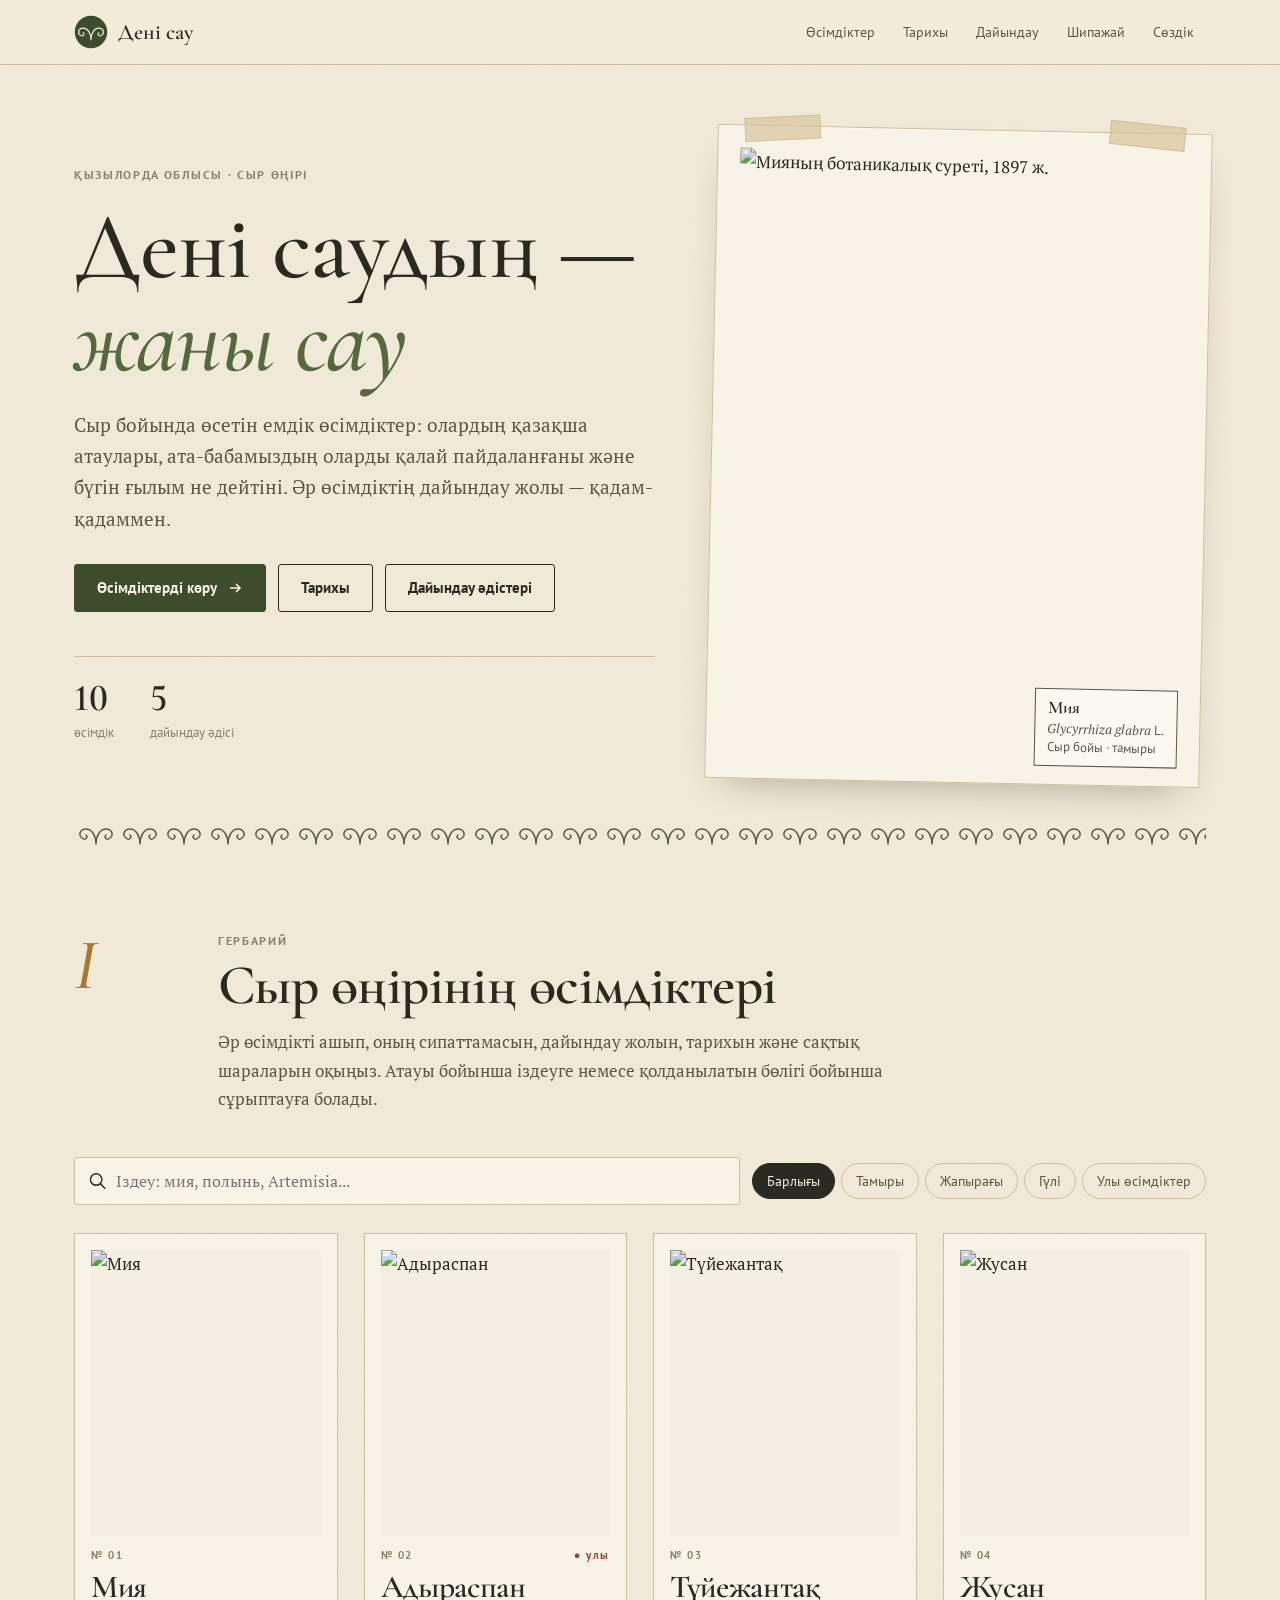
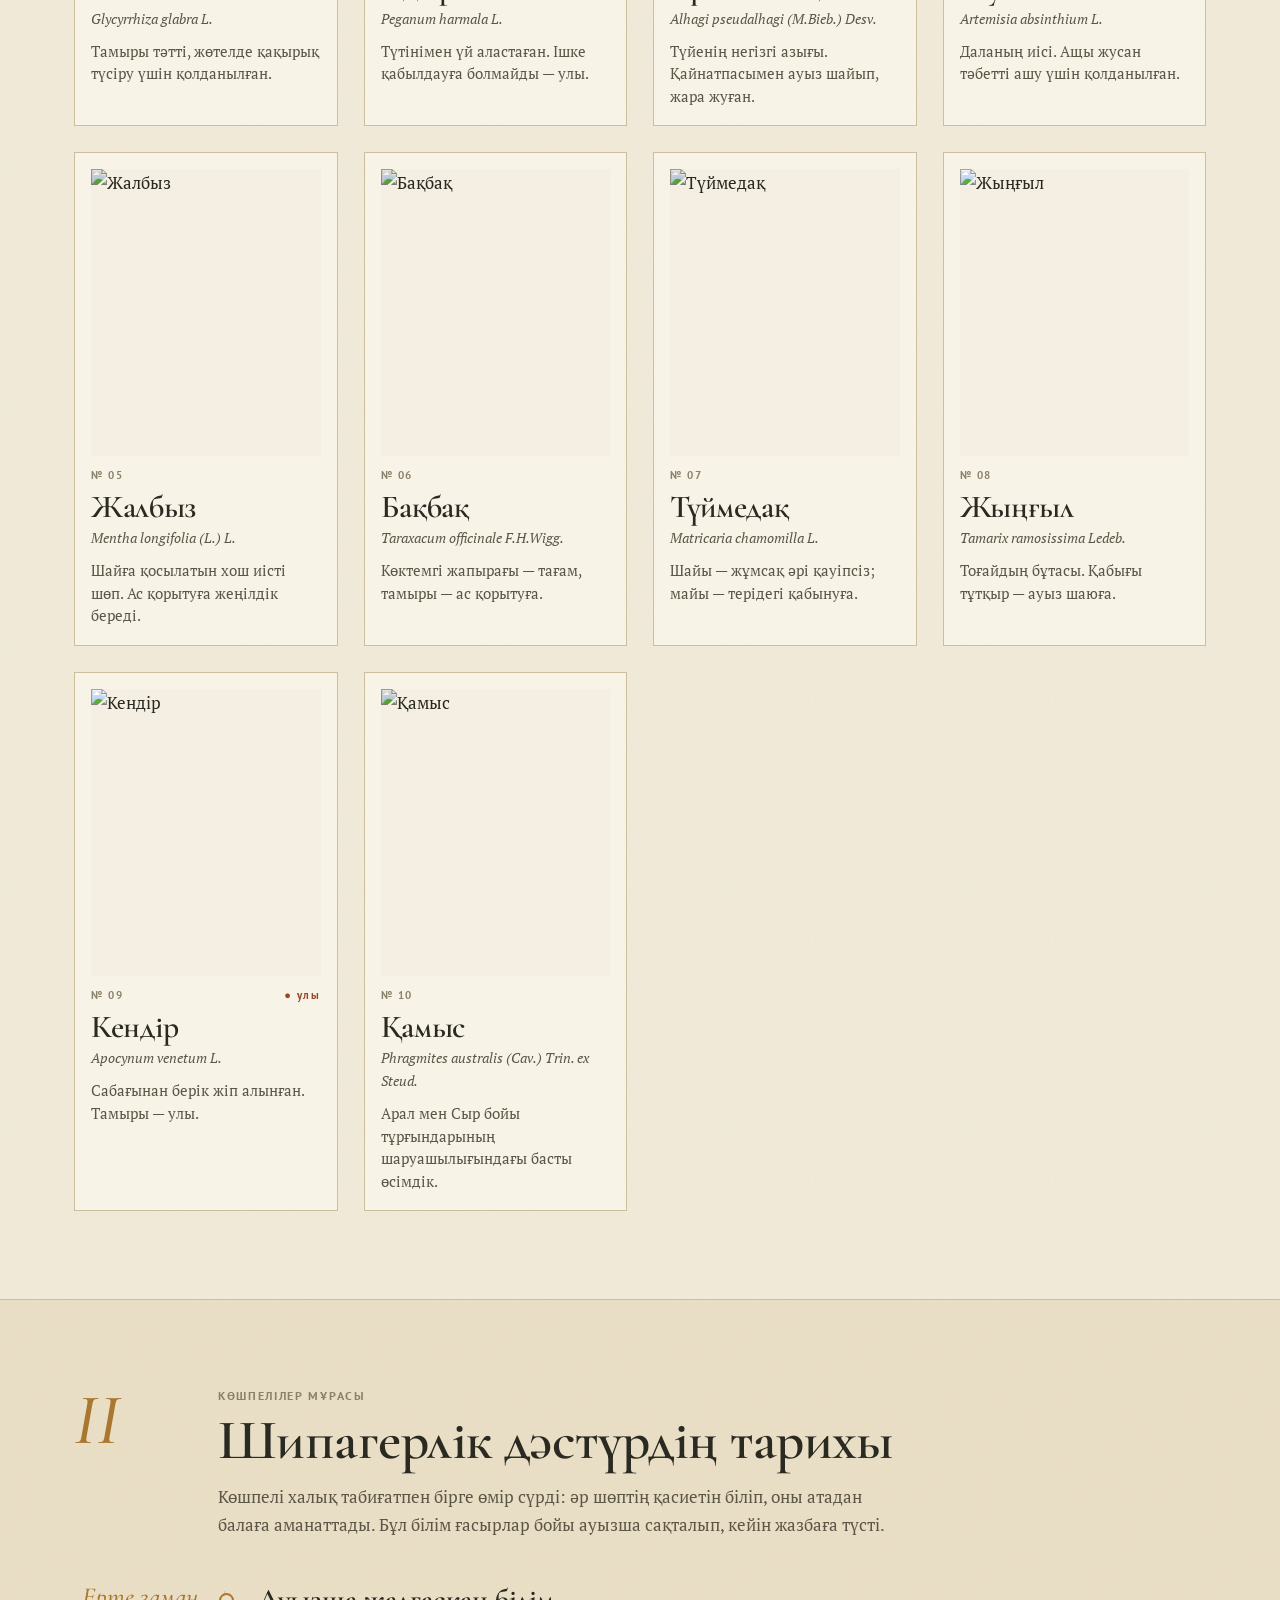
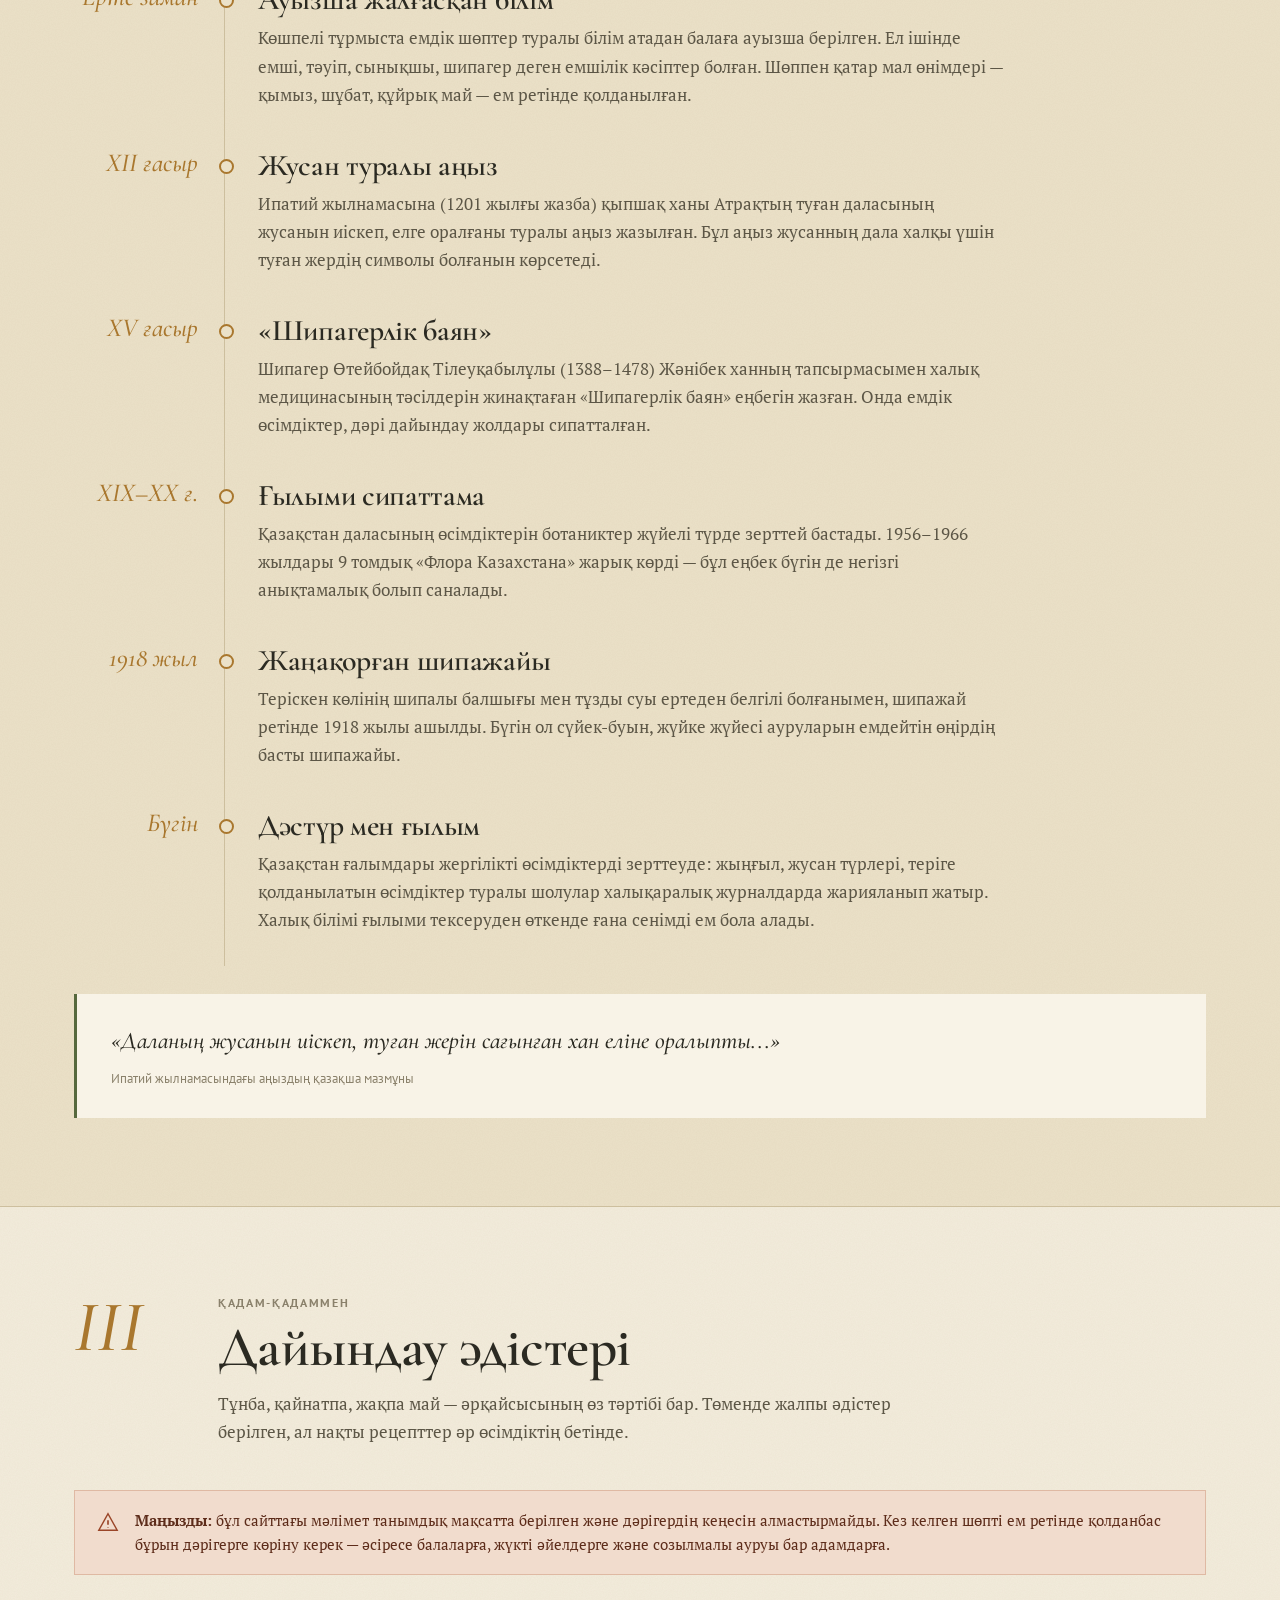
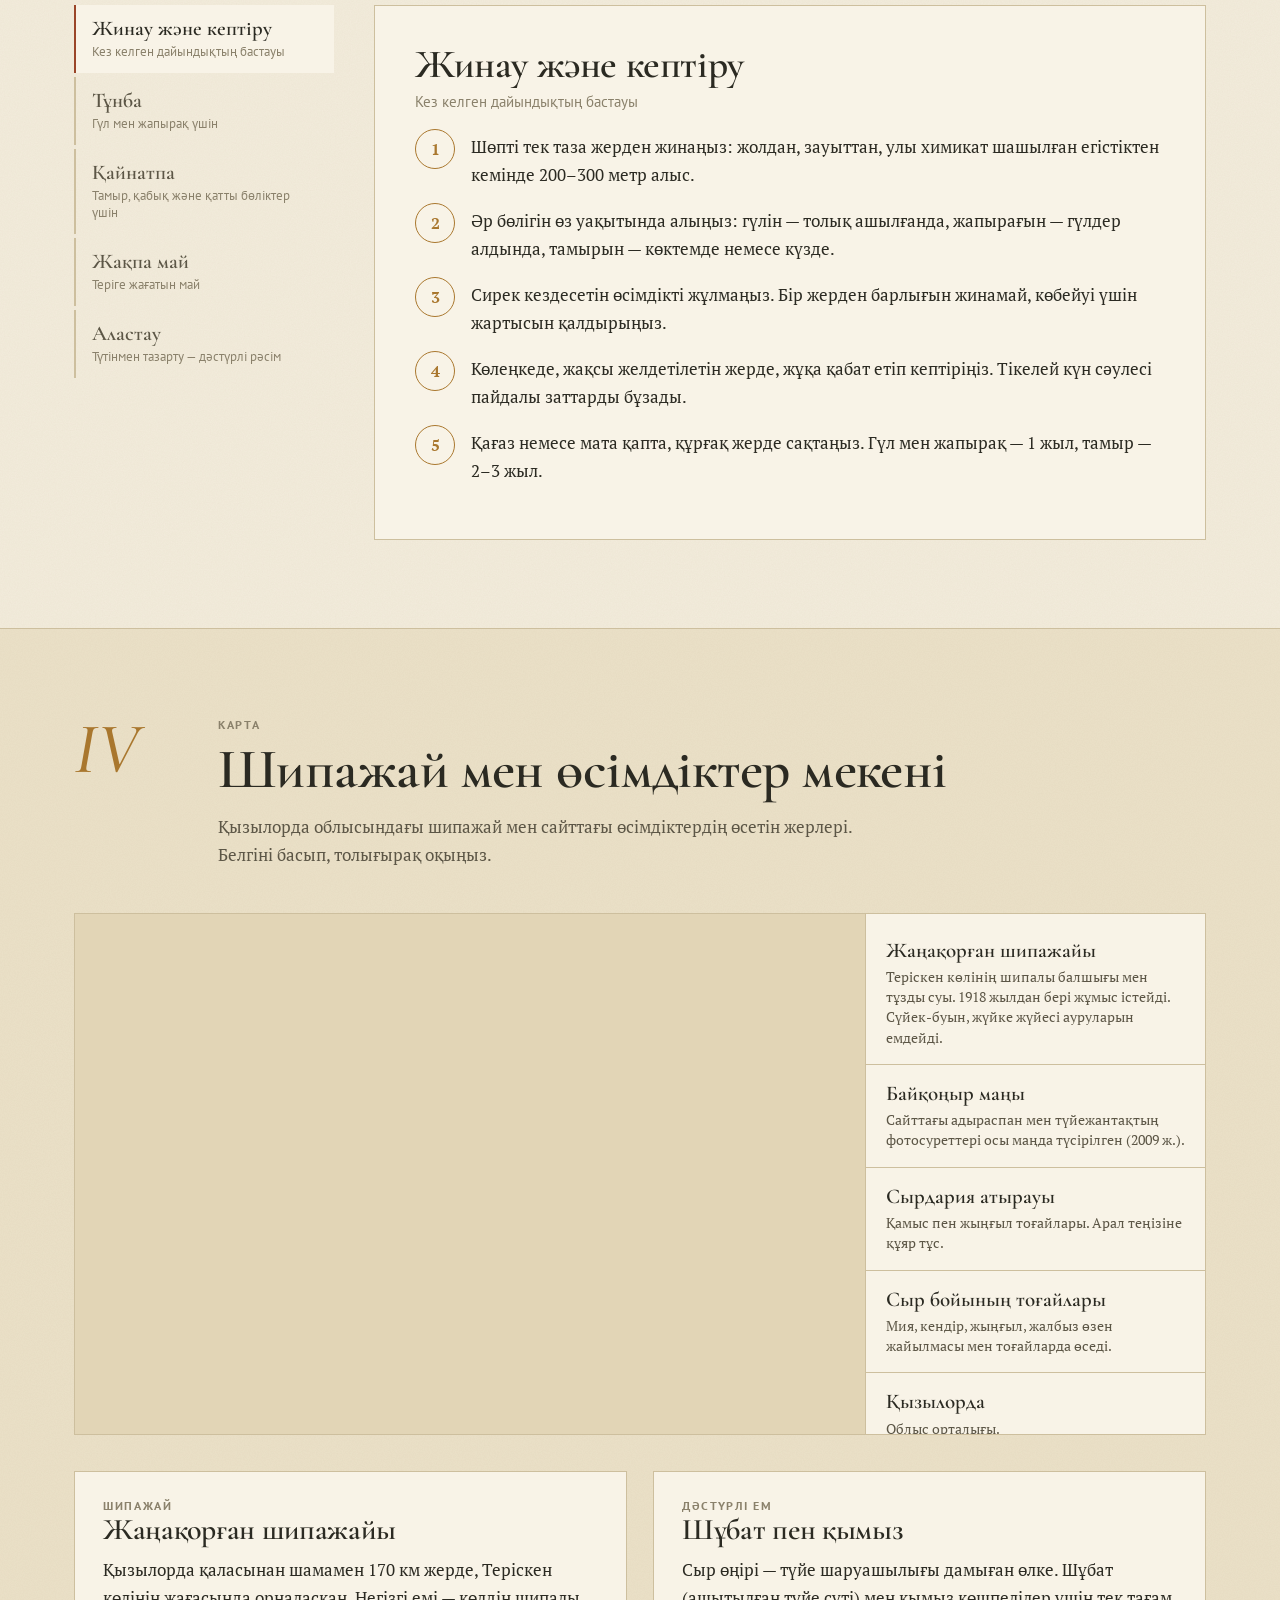
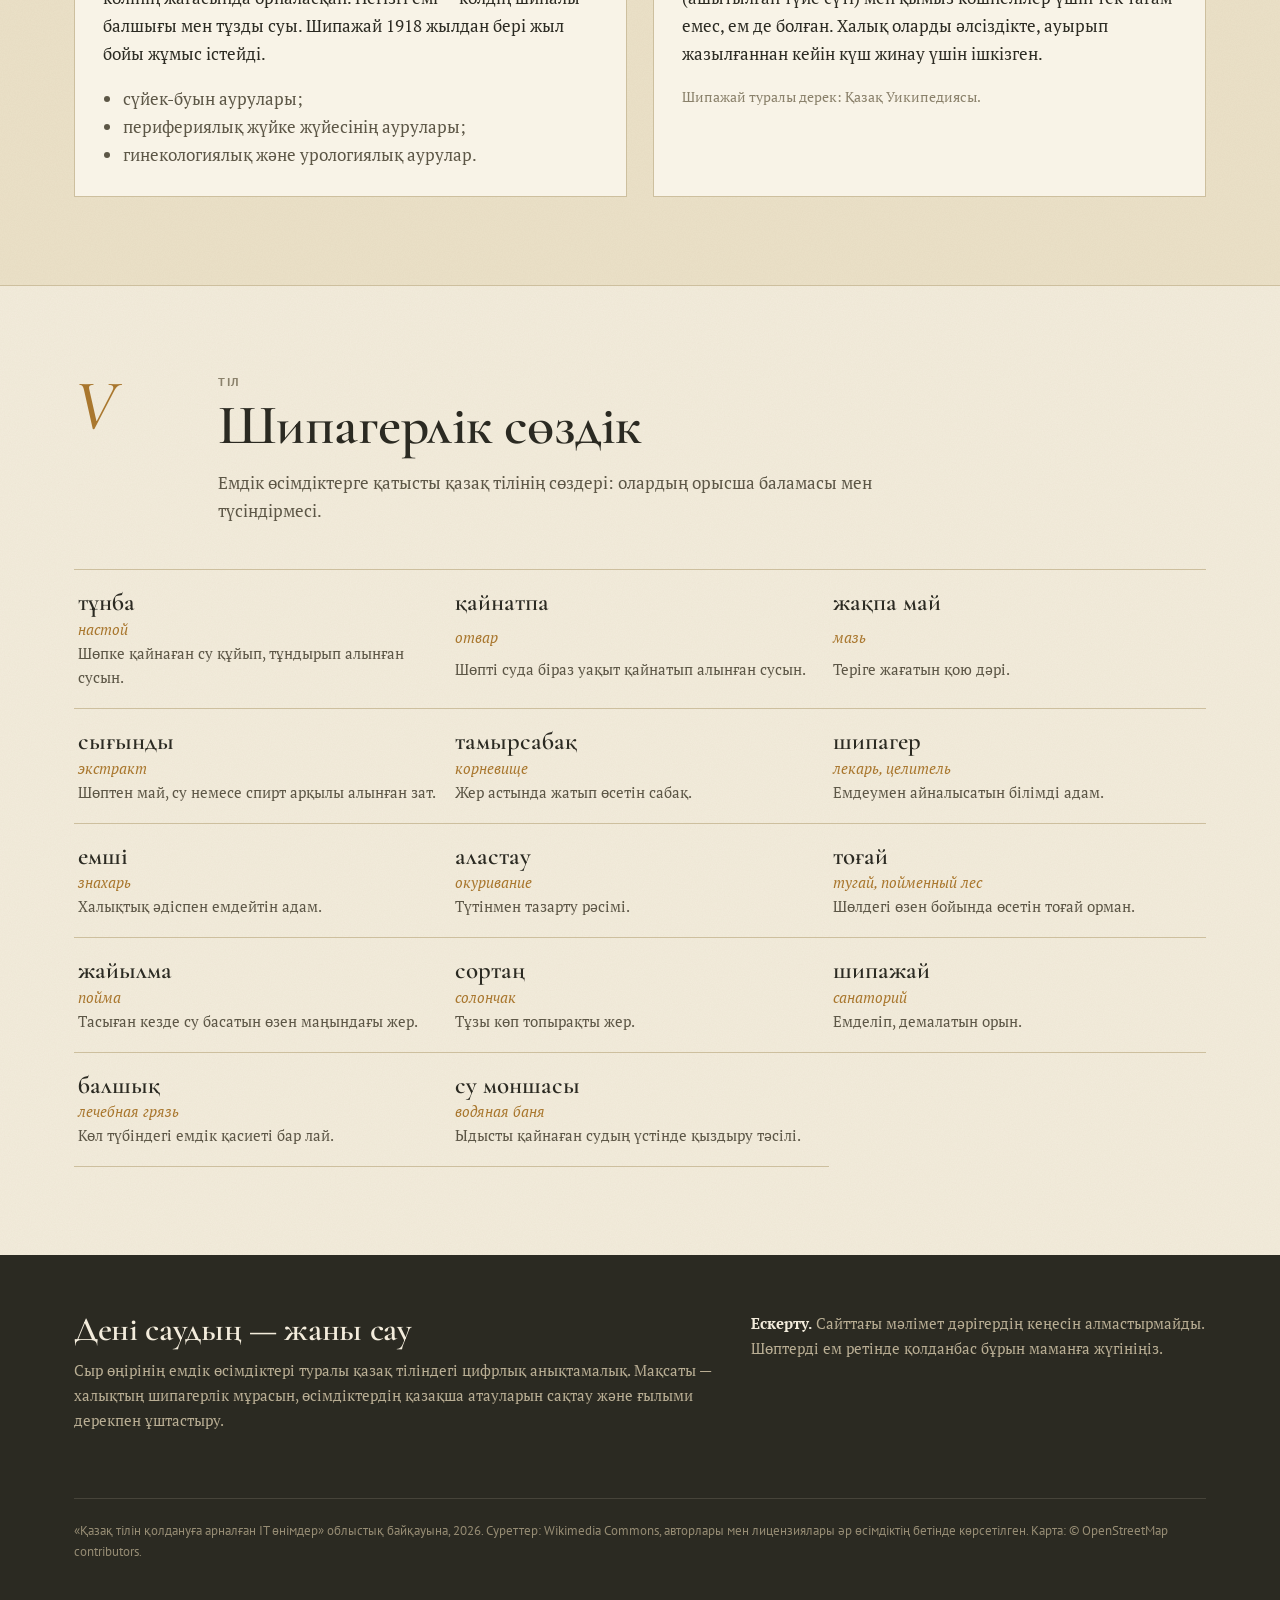
==== commit d74663a0: "Убраны тест и список источников с главной; источники на страницах растений свёрнуты Co-Authored-By: " ====
--- a/index.html
+++ b/index.html
@@ -9,7 +9,7 @@
   <link rel="preconnect" href="https://fonts.gstatic.com" crossorigin>
   <link href="https://fonts.googleapis.com/css2?family=Cormorant+Garamond:ital,wght@0,500;0,600;0,700;1,500&family=PT+Sans:wght@400;700&family=PT+Serif:ital,wght@0,400;0,700;1,400&display=swap" rel="stylesheet">
   <link rel="stylesheet" href="https://unpkg.com/leaflet@1.9.4/dist/leaflet.css">
-  <link rel="stylesheet" href="css/style.css?v=4">
+  <link rel="stylesheet" href="css/style.css?v=5">
   <link rel="icon" href="data:image/svg+xml,%3Csvg xmlns='http://www.w3.org/2000/svg' viewBox='0 0 44 44'%3E%3Ccircle cx='22' cy='22' r='21' fill='%233d4c2a'/%3E%3Cpath d='M22 32C22 22 26 14 32 14S40 20 36 23 30 22 32 20M22 32C22 22 18 14 12 14S4 20 8 23 14 22 12 20' fill='none' stroke='%23f3ecdc' stroke-width='2.2' stroke-linecap='round'/%3E%3C/svg%3E">
 </head>
 <body>
@@ -36,7 +36,6 @@
       <a href="#adister">Дайындау</a>
       <a href="#karta">Шипажай</a>
       <a href="#sozdik">Сөздік</a>
-      <a href="#test">Тест</a>
     </nav>
     <button class="menu-btn" id="menuBtn" aria-label="Мәзір" aria-expanded="false">
       <svg width="22" height="16" viewBox="0 0 22 16"><path d="M0 1h22M0 8h22M0 15h22" stroke="currentColor" stroke-width="1.6"/></svg>
@@ -60,7 +59,6 @@
         <div class="hero-stats">
           <div><b id="statPlants">10</b><span>өсімдік</span></div>
           <div><b id="statMethods">5</b><span>дайындау әдісі</span></div>
-          <div><b id="statSources">20</b><span>дереккөз</span></div>
         </div>
       </div>
       <figure class="sheet" style="margin:0">
@@ -190,35 +188,6 @@
     </div>
   </section>
 
-  <!-- VI. Тест -->
-  <section class="block alt" id="test">
-    <div class="wrap">
-      <div class="sec-head reveal">
-        <div class="sec-num">VI</div>
-        <div>
-          <div class="label">Өзіңді тексер</div>
-          <h2>Шөп танисың ба?</h2>
-          <p>Сайтты оқып шықтыңыз ба? Сегіз сұраққа жауап беріп, біліміңізді тексеріңіз.</p>
-        </div>
-      </div>
-      <div class="quiz" id="quiz"></div>
-    </div>
-  </section>
-
-  <!-- Дереккөздер -->
-  <section class="block" id="derekkoz">
-    <div class="wrap">
-      <div class="sec-head">
-        <div class="sec-num">§</div>
-        <div>
-          <div class="label">Дереккөздер</div>
-          <h2>Әдебиет және суреттер</h2>
-          <p>Сайттағы мәліметтер халықаралық медициналық ұйымдардың монографияларына, рецензияланған ғылыми шолуларға және «Флора Казахстана» анықтамалығына сүйенеді. Ботаникалық суреттер — Wikimedia Commons-тағы қоғамдық игілік немесе ашық лицензиялы еңбектер.</p>
-        </div>
-      </div>
-      <ol class="sources" id="sources"></ol>
-    </div>
-  </section>
 </main>
 
 <footer>
@@ -230,12 +199,12 @@
     <div>
       <p><b style="color:#f3ecdc">Ескерту.</b> Сайттағы мәлімет дәрігердің кеңесін алмастырмайды. Шөптерді ем ретінде қолданбас бұрын маманға жүгініңіз.</p>
     </div>
-    <div class="small">«Қазақ тілін қолдануға арналған IT өнімдер» облыстық байқауына, 2026. Суреттер: Wikimedia Commons (авторлары әр суреттің астында көрсетілген). Карта: © OpenStreetMap contributors.</div>
+    <div class="small">«Қазақ тілін қолдануға арналған IT өнімдер» облыстық байқауына, 2026. Суреттер: Wikimedia Commons, авторлары мен лицензиялары әр өсімдіктің бетінде көрсетілген. Карта: © OpenStreetMap contributors.</div>
   </div>
 </footer>
 
 <script src="https://unpkg.com/leaflet@1.9.4/dist/leaflet.js"></script>
-<script src="js/data.js?v=4"></script>
-<script src="js/app.js?v=4"></script>
+<script src="js/data.js?v=5"></script>
+<script src="js/app.js?v=5"></script>
 </body>
 </html>
--- a/css/style.css
+++ b/css/style.css
@@ -309,6 +309,12 @@
 ul.caution li::before { content: "!"; position: absolute; left: 16px; top: 11px; font: 700 18px/1 var(--display); color: var(--clay); }
 .word { background: var(--card); border: 1px solid var(--line); padding: 24px 28px; font-size: 17px; }
 .word + .word { margin-top: 14px; }
+.refs { margin-top: 8px; font: 13px/1.5 var(--label); color: var(--ink-faint); }
+.refs summary { cursor: pointer; width: max-content; }
+.refs summary:hover { color: var(--ink-soft); }
+.refs ol { margin: 10px 0 0; padding-left: 18px; }
+.refs li { margin-bottom: 6px; }
+.refs a { color: var(--ink-faint); }
 .p-nav { display: grid; grid-template-columns: 1fr 1fr; gap: 20px; border-top: 1px solid var(--line); padding: 26px 0 70px; }
 .p-nav a { text-decoration: none; color: var(--ink); }
 .p-nav a span { display: block; font: 13px var(--label); color: var(--ink-faint); margin-bottom: 4px; }
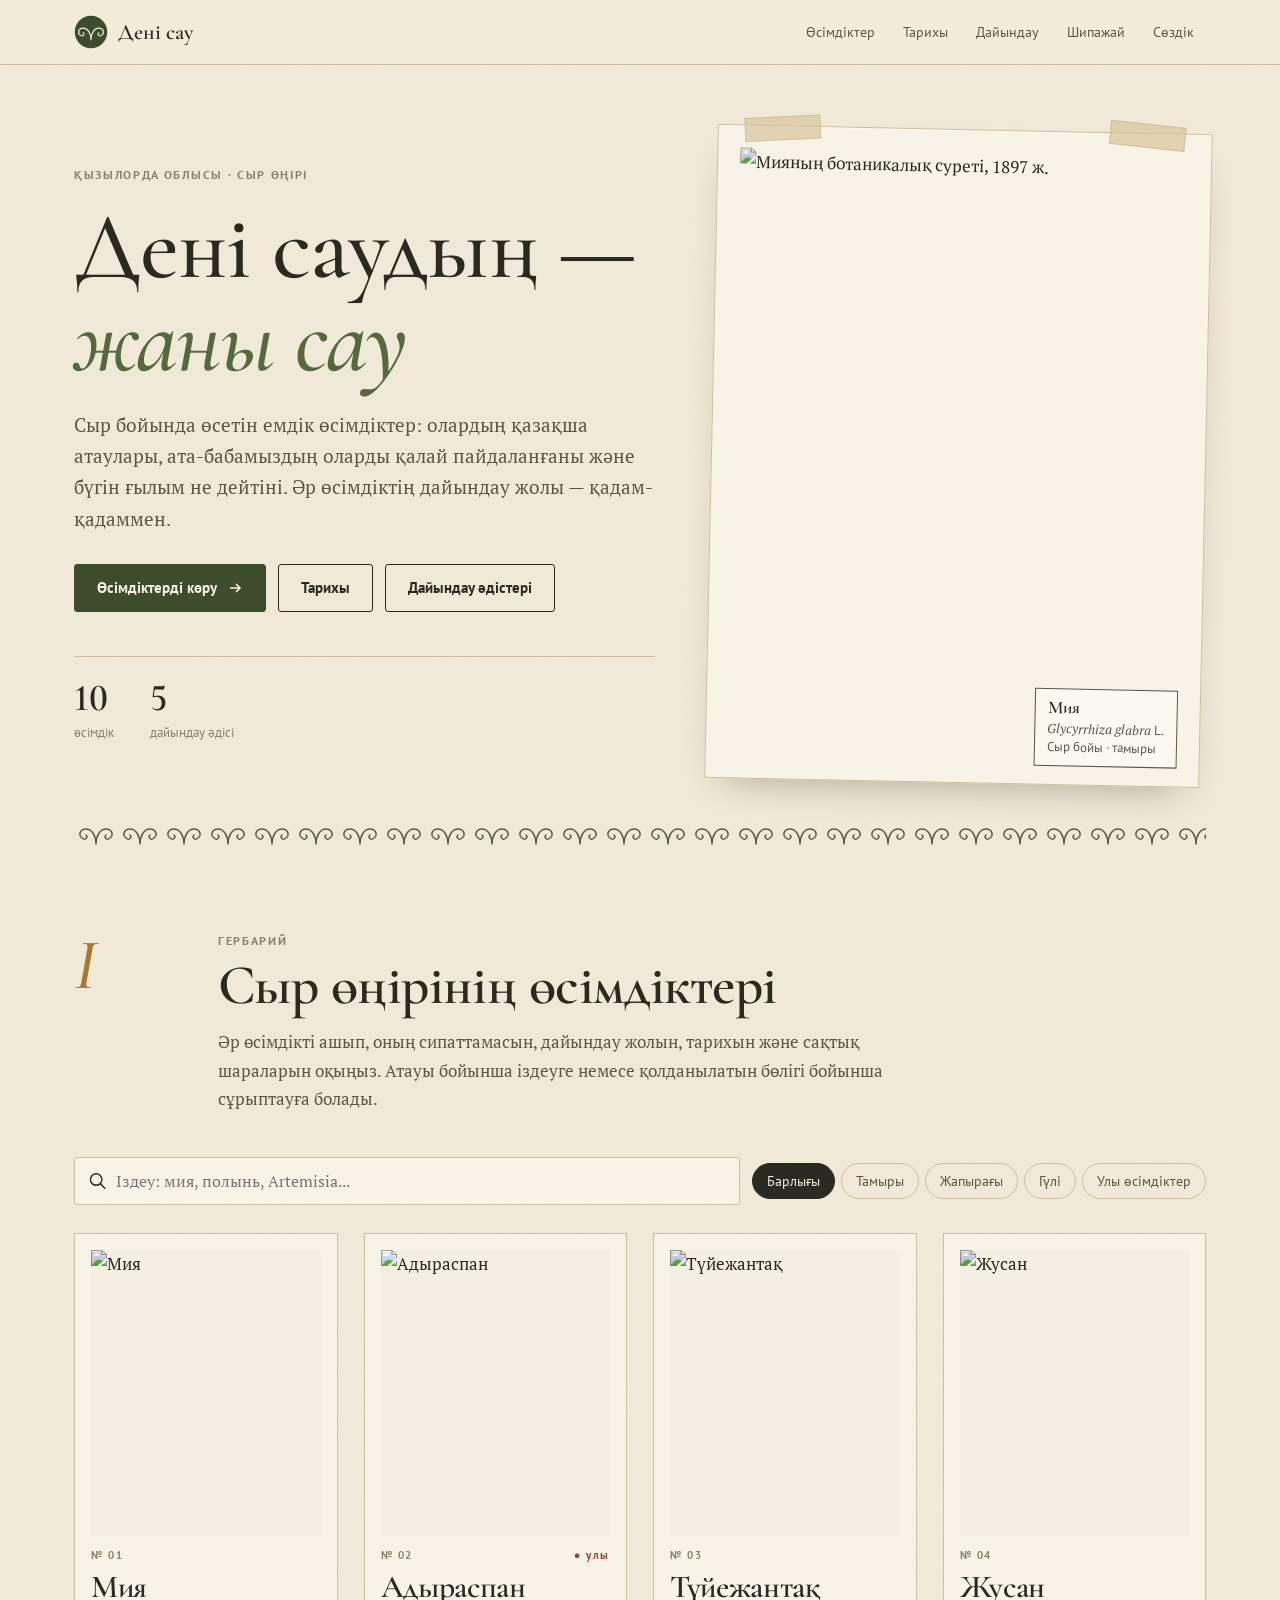
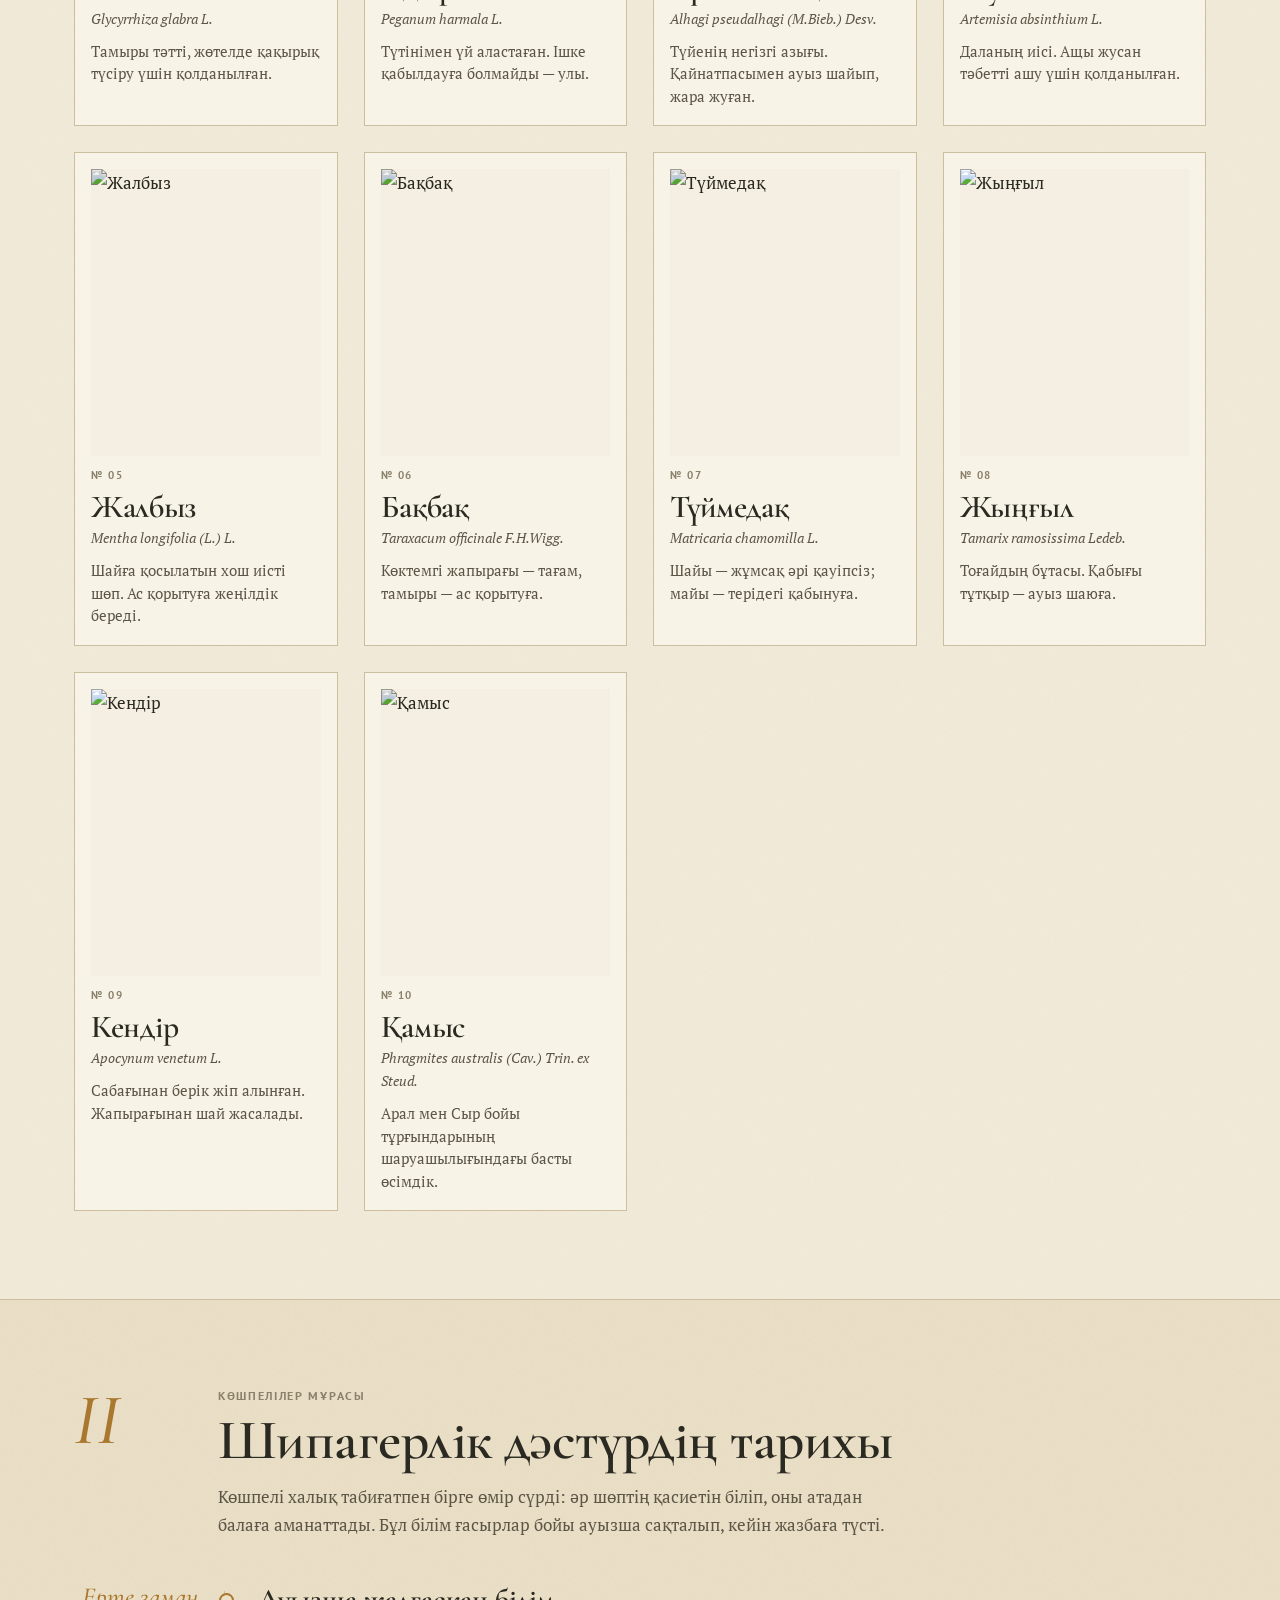
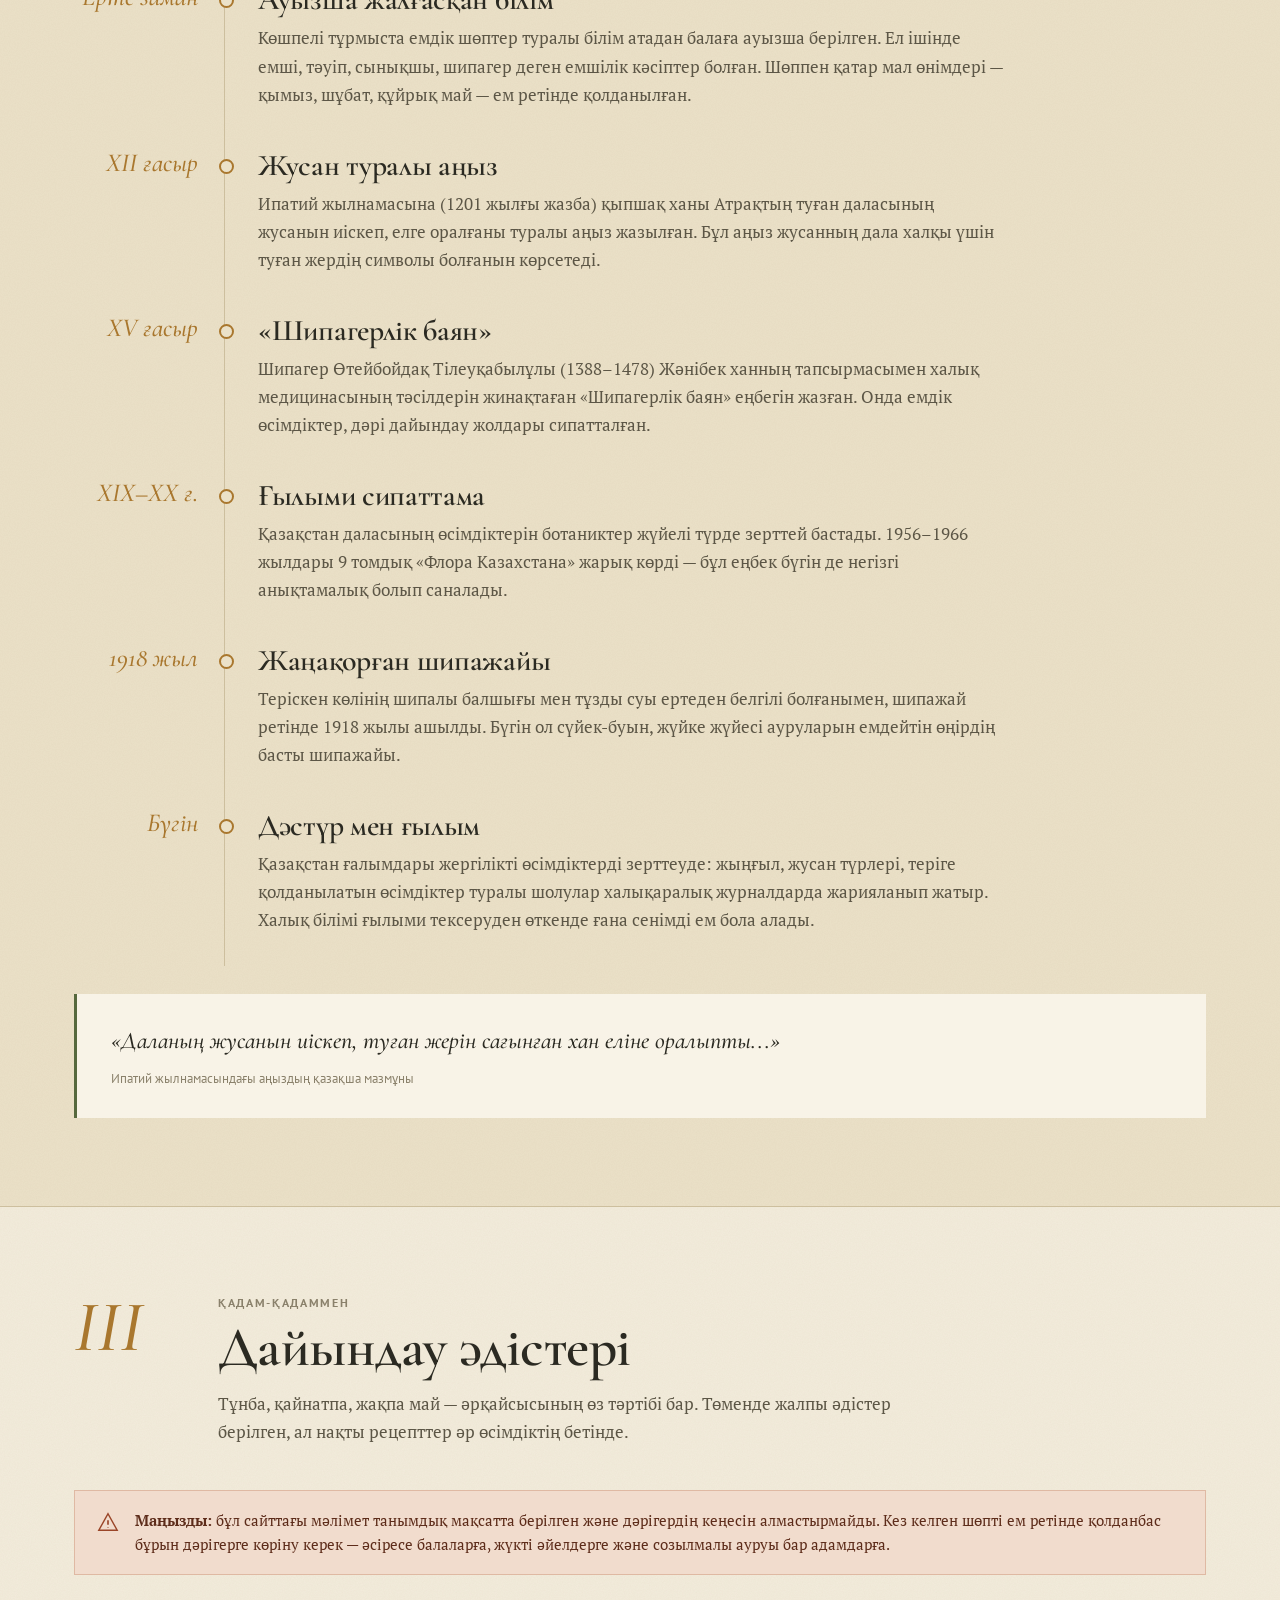
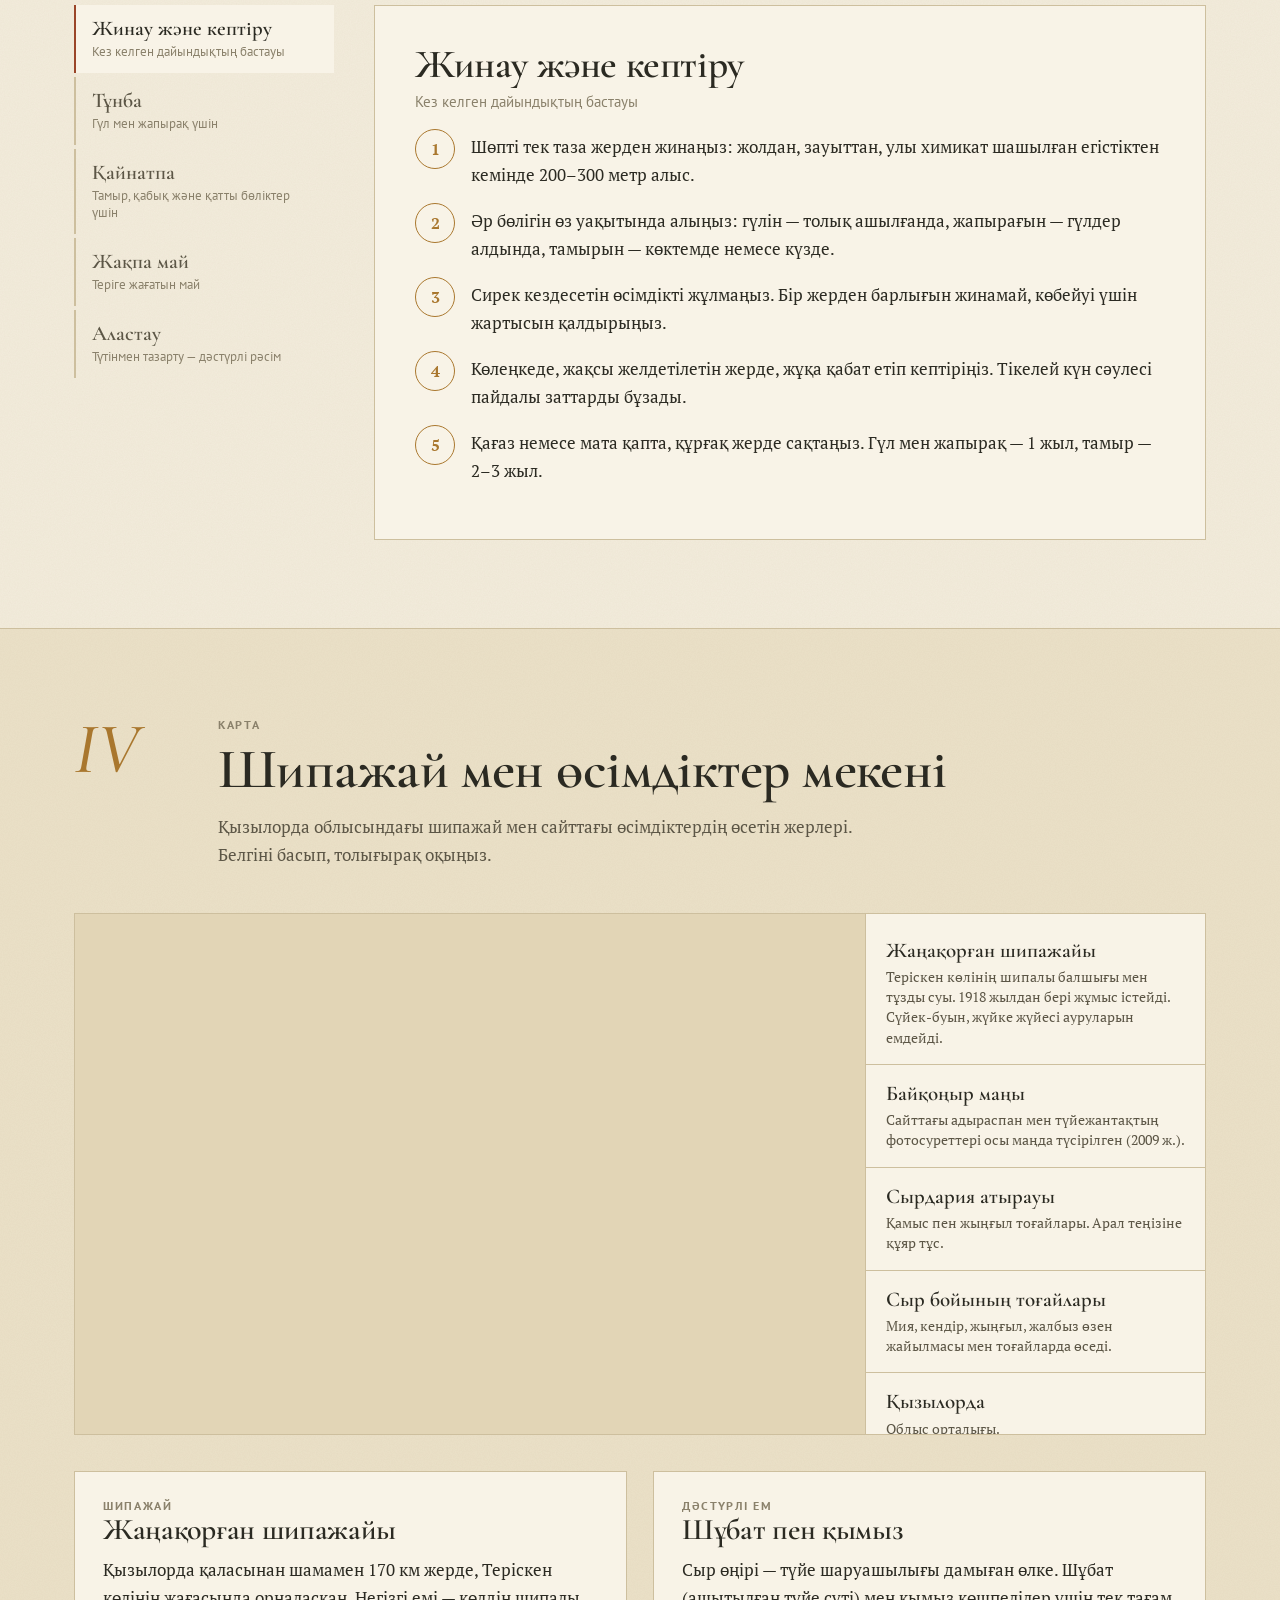
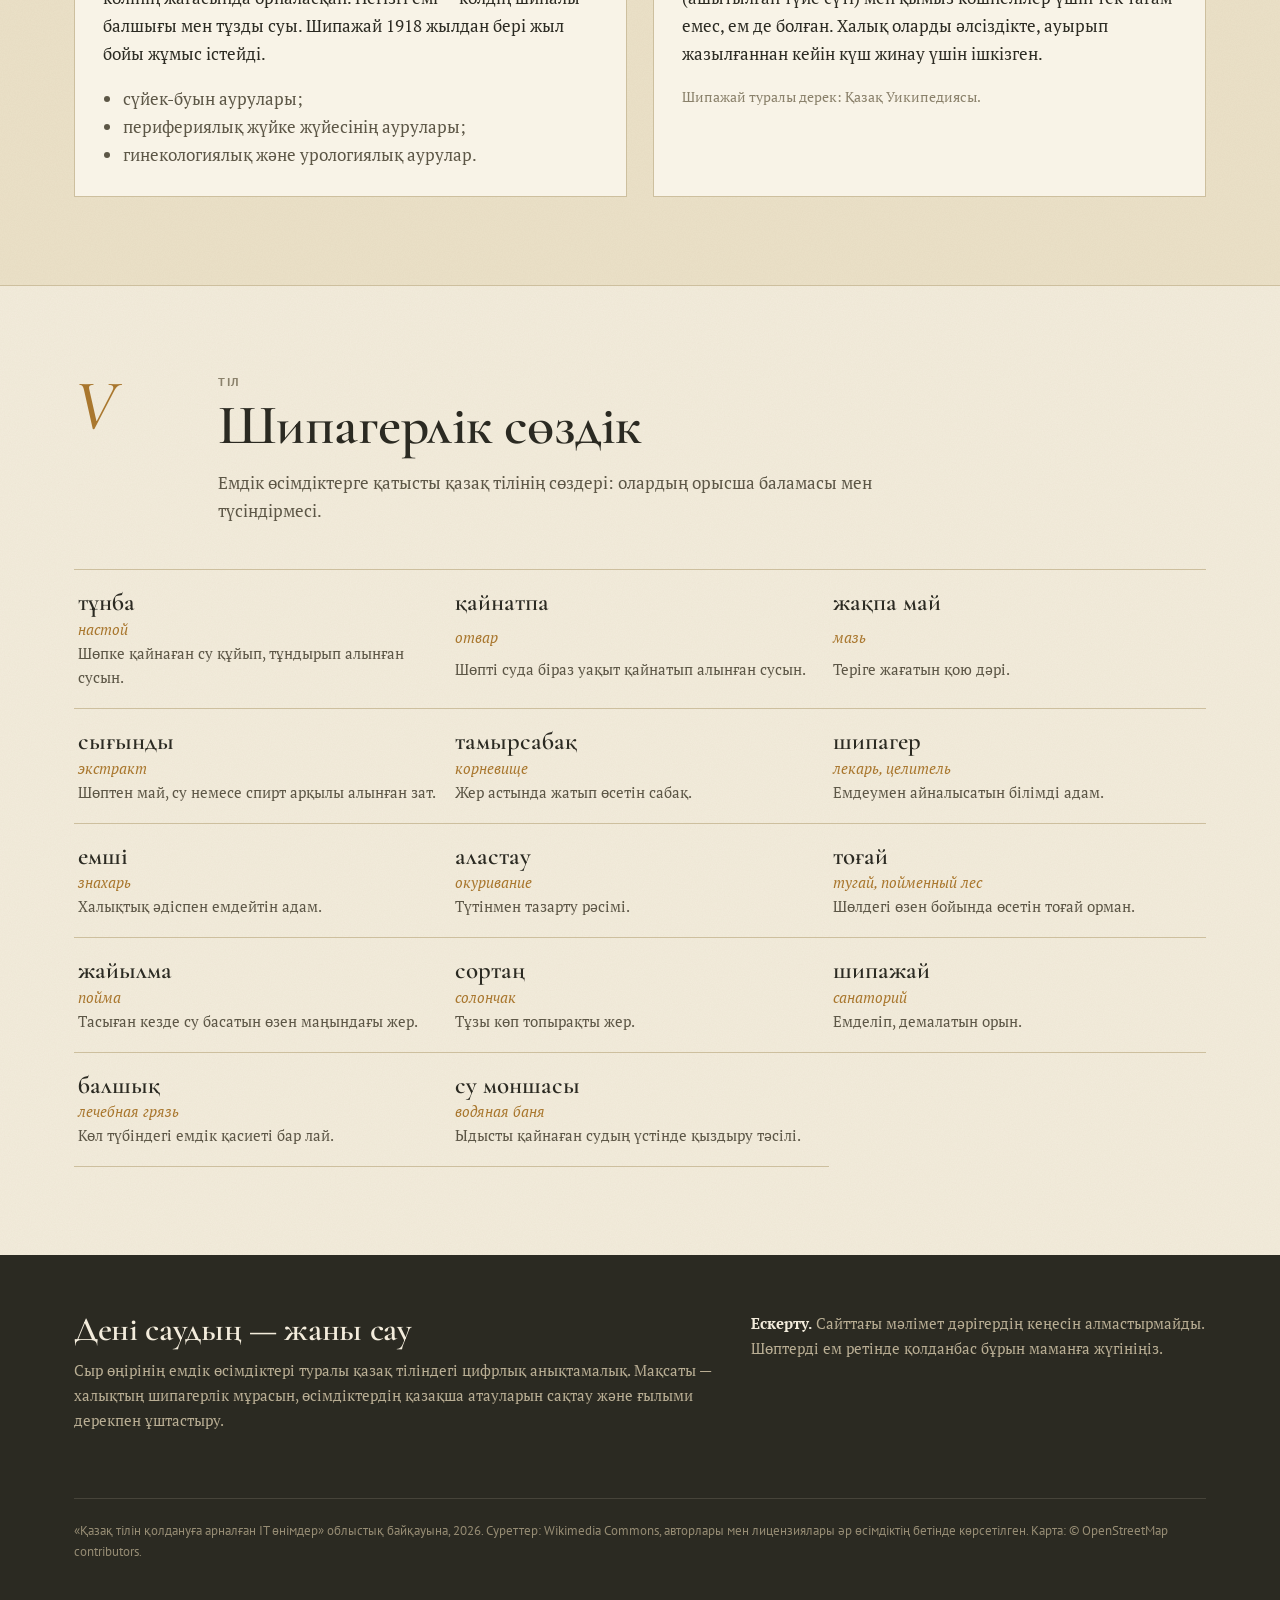
==== commit dd7063ff: "Рецепты сверены с монографиями EMA/ДДСҰ: исправлены дозировки и противопоказания, добавлены пометки " ====
--- a/index.html
+++ b/index.html
@@ -9,7 +9,7 @@
   <link rel="preconnect" href="https://fonts.gstatic.com" crossorigin>
   <link href="https://fonts.googleapis.com/css2?family=Cormorant+Garamond:ital,wght@0,500;0,600;0,700;1,500&family=PT+Sans:wght@400;700&family=PT+Serif:ital,wght@0,400;0,700;1,400&display=swap" rel="stylesheet">
   <link rel="stylesheet" href="https://unpkg.com/leaflet@1.9.4/dist/leaflet.css">
-  <link rel="stylesheet" href="css/style.css?v=5">
+  <link rel="stylesheet" href="css/style.css?v=6">
   <link rel="icon" href="data:image/svg+xml,%3Csvg xmlns='http://www.w3.org/2000/svg' viewBox='0 0 44 44'%3E%3Ccircle cx='22' cy='22' r='21' fill='%233d4c2a'/%3E%3Cpath d='M22 32C22 22 26 14 32 14S40 20 36 23 30 22 32 20M22 32C22 22 18 14 12 14S4 20 8 23 14 22 12 20' fill='none' stroke='%23f3ecdc' stroke-width='2.2' stroke-linecap='round'/%3E%3C/svg%3E">
 </head>
 <body>
@@ -204,7 +204,7 @@
 </footer>
 
 <script src="https://unpkg.com/leaflet@1.9.4/dist/leaflet.js"></script>
-<script src="js/data.js?v=5"></script>
-<script src="js/app.js?v=5"></script>
+<script src="js/data.js?v=6"></script>
+<script src="js/app.js?v=6"></script>
 </body>
 </html>
--- a/css/style.css
+++ b/css/style.css
@@ -303,6 +303,8 @@
 .recipe ul.ingr { list-style: none; padding: 0; margin: 0 0 22px; display: grid; gap: 6px; }
 .recipe ul.ingr li { padding-left: 22px; position: relative; }
 .recipe ul.ingr li::before { content: ""; position: absolute; left: 4px; top: 11px; width: 7px; height: 7px; border: 1.5px solid var(--ochre); transform: rotate(45deg); }
+.recipe .rbasis { margin-top: 16px; padding-top: 12px; border-top: 1px dashed var(--line); font: 14px/1.5 var(--label); color: var(--ink-soft); }
+.recipe .rbasis .label { margin-right: 6px; color: var(--sage-dark); }
 .recipe .rnote { margin-top: 6px; font-size: 15px; color: var(--clay); font-style: italic; }
 ul.caution { margin: 0; padding: 0; list-style: none; display: grid; gap: 10px; }
 ul.caution li { padding: 12px 16px 12px 44px; background: var(--clay-bg); border-left: 3px solid var(--clay); position: relative; font-size: 16px; }
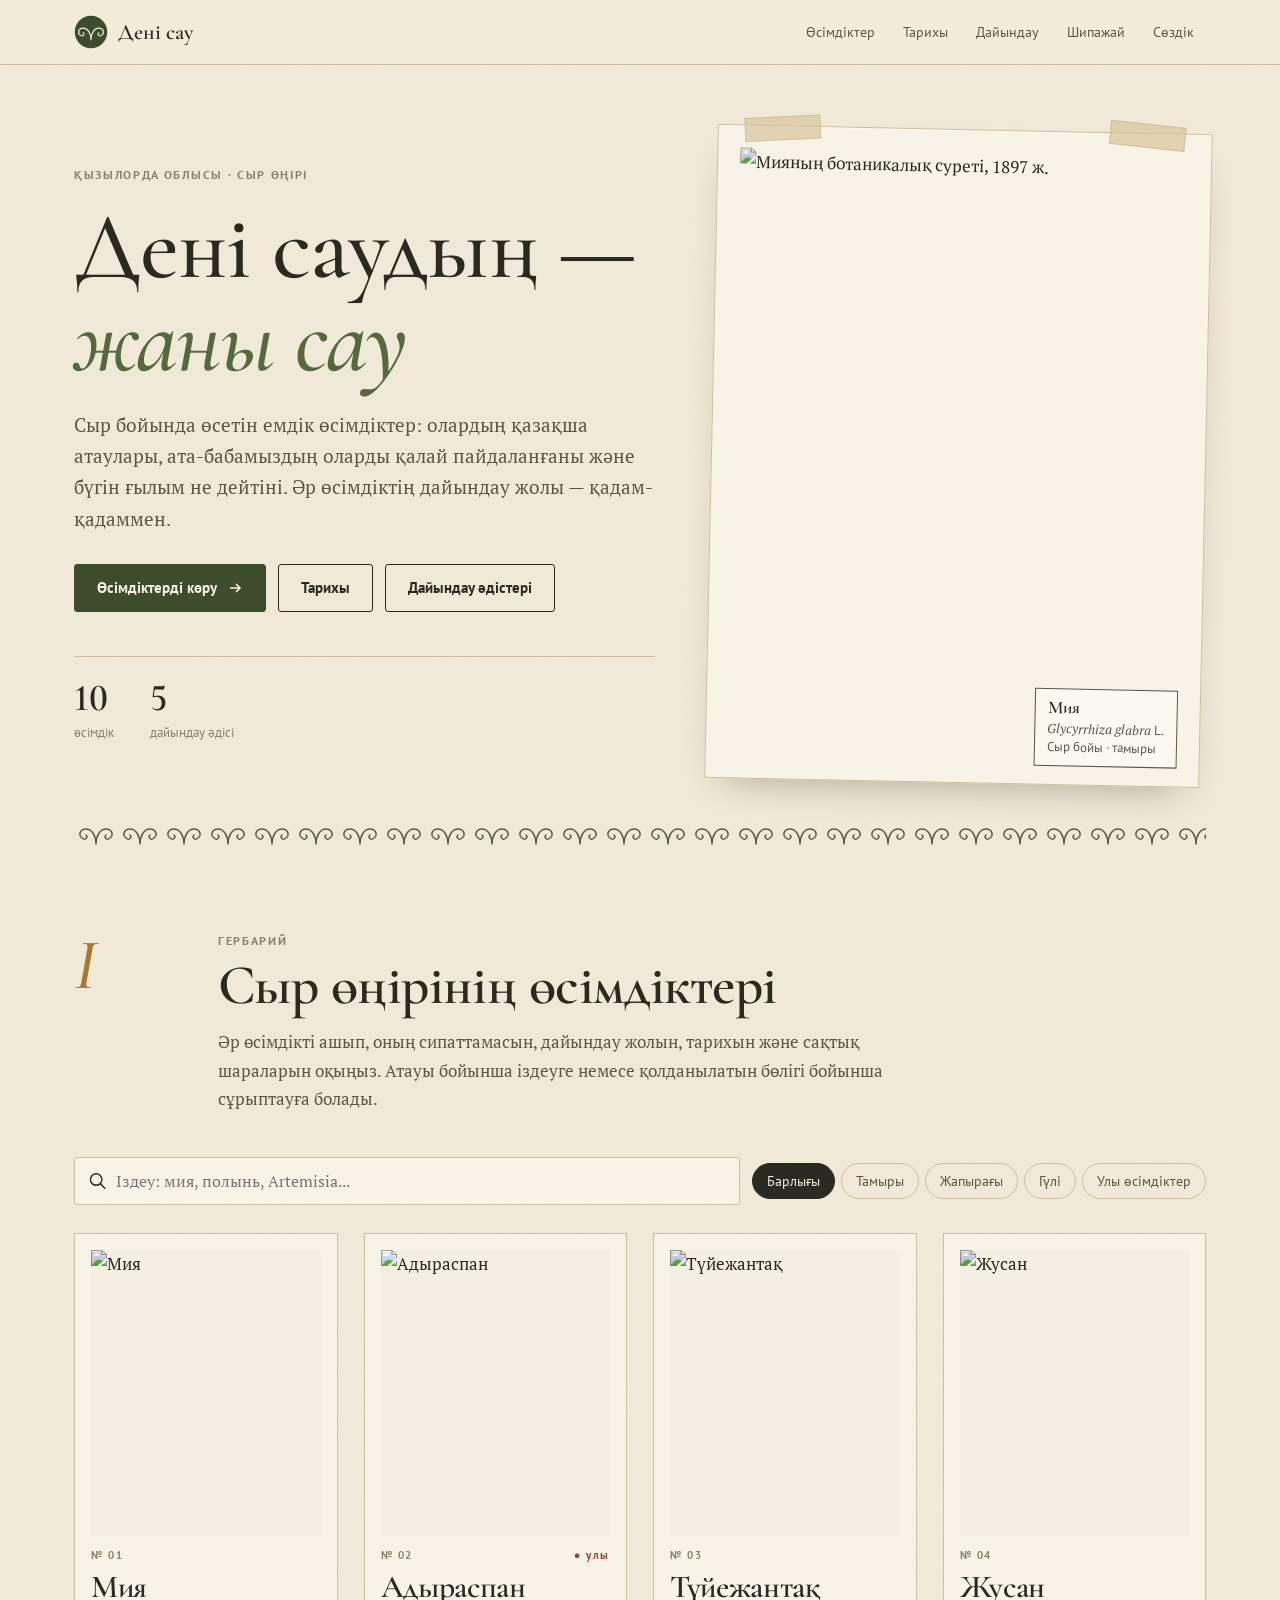
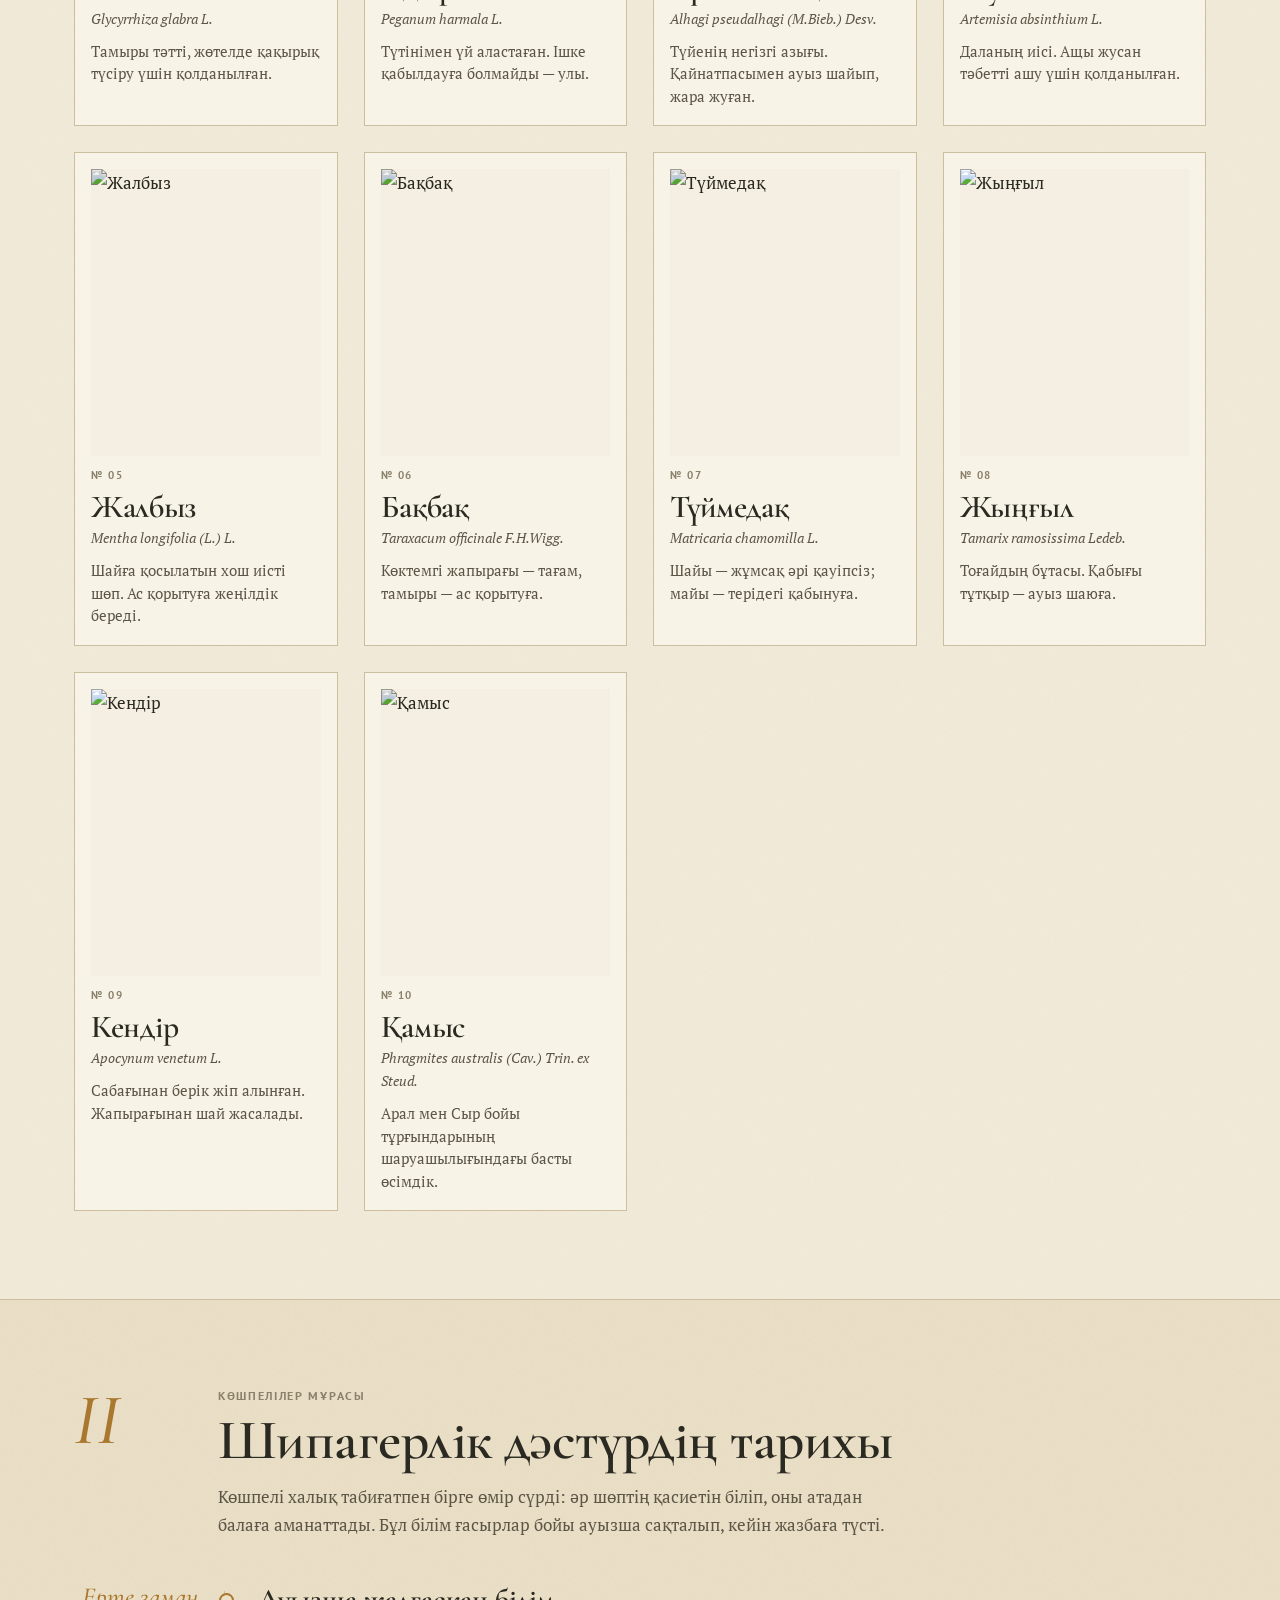
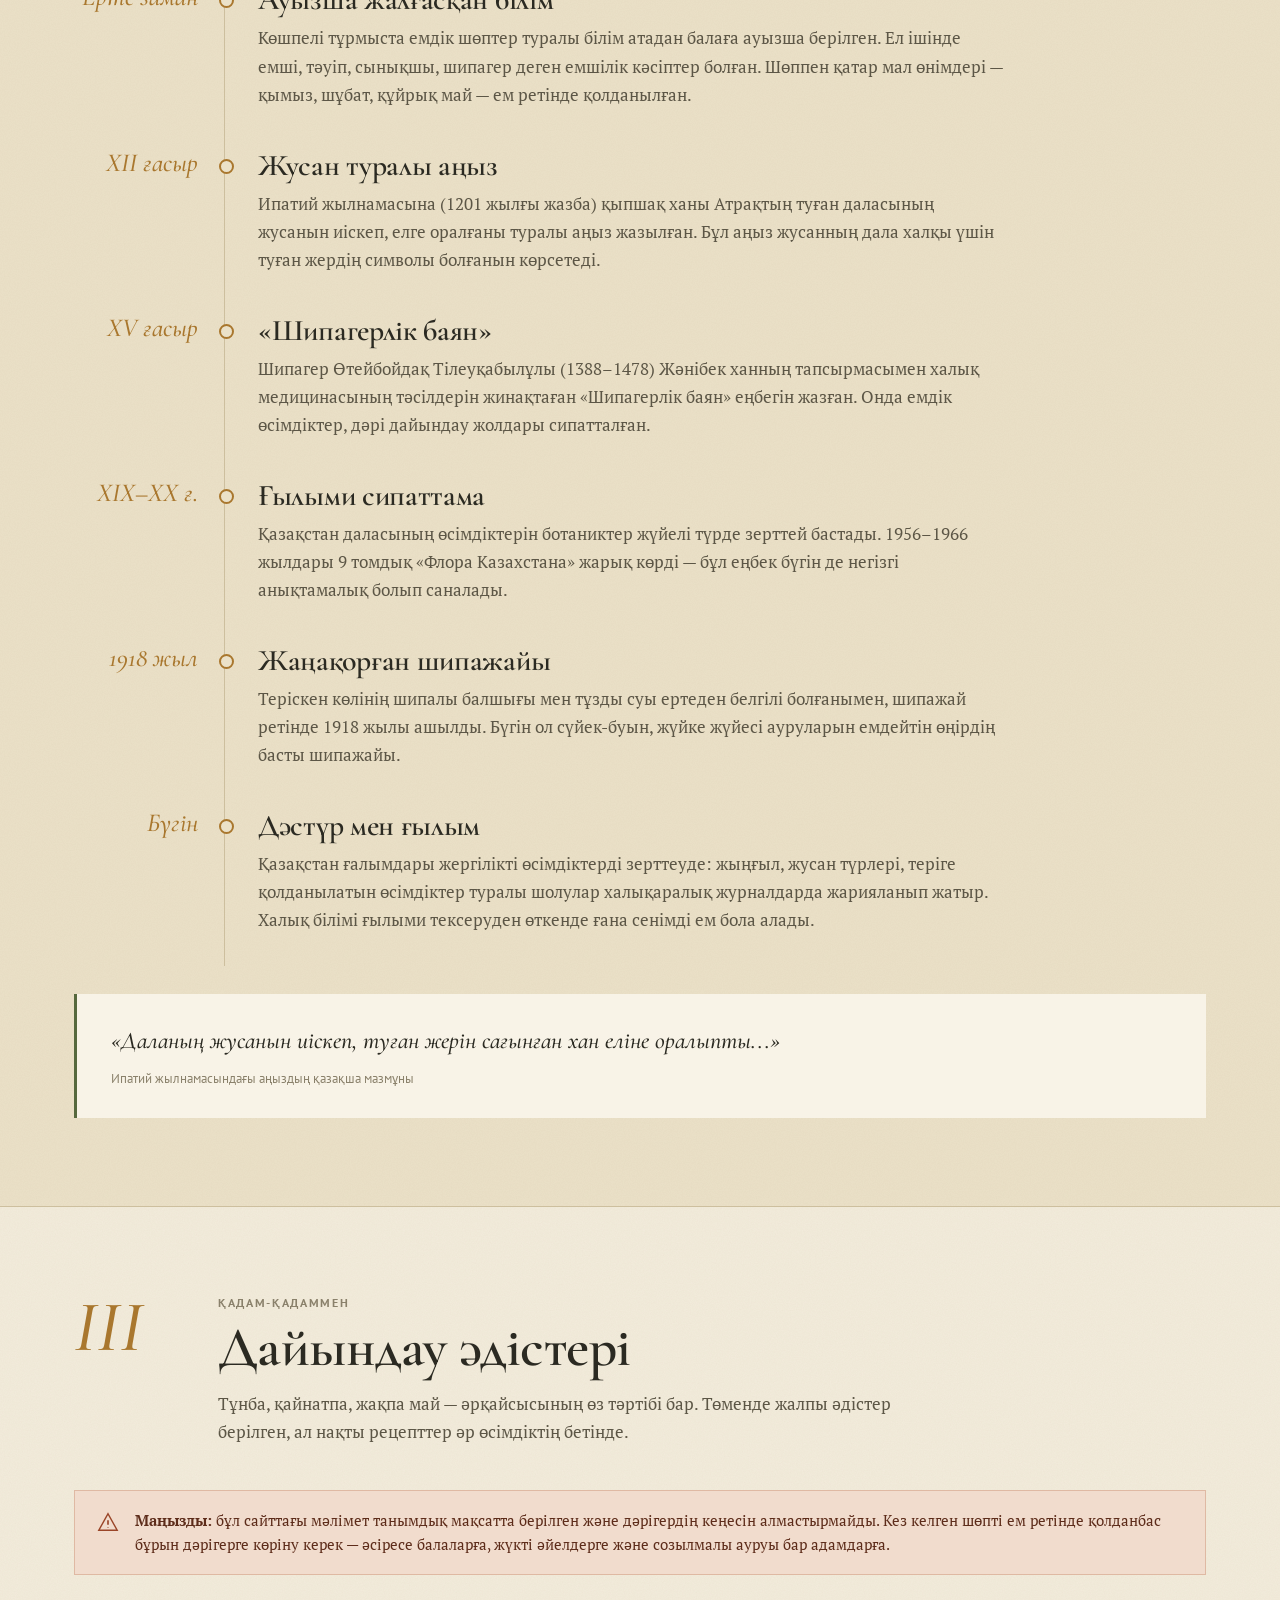
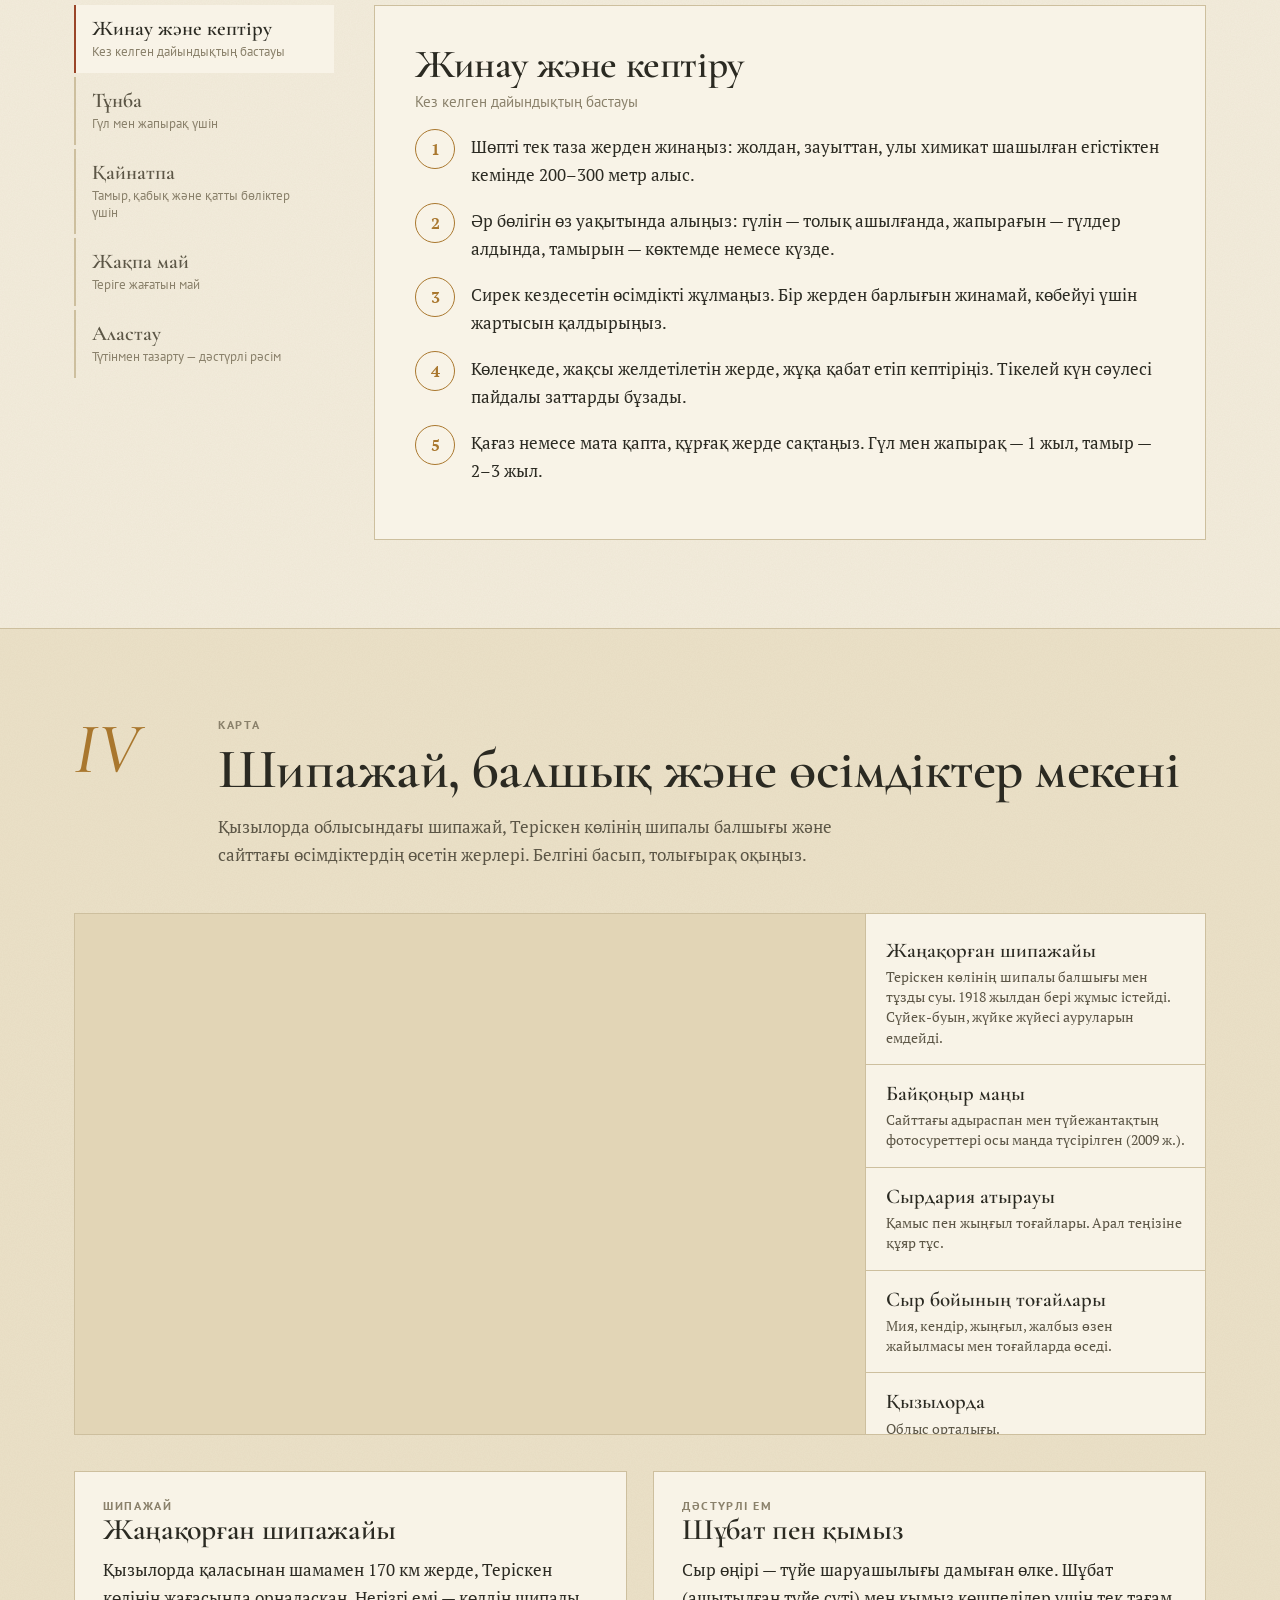
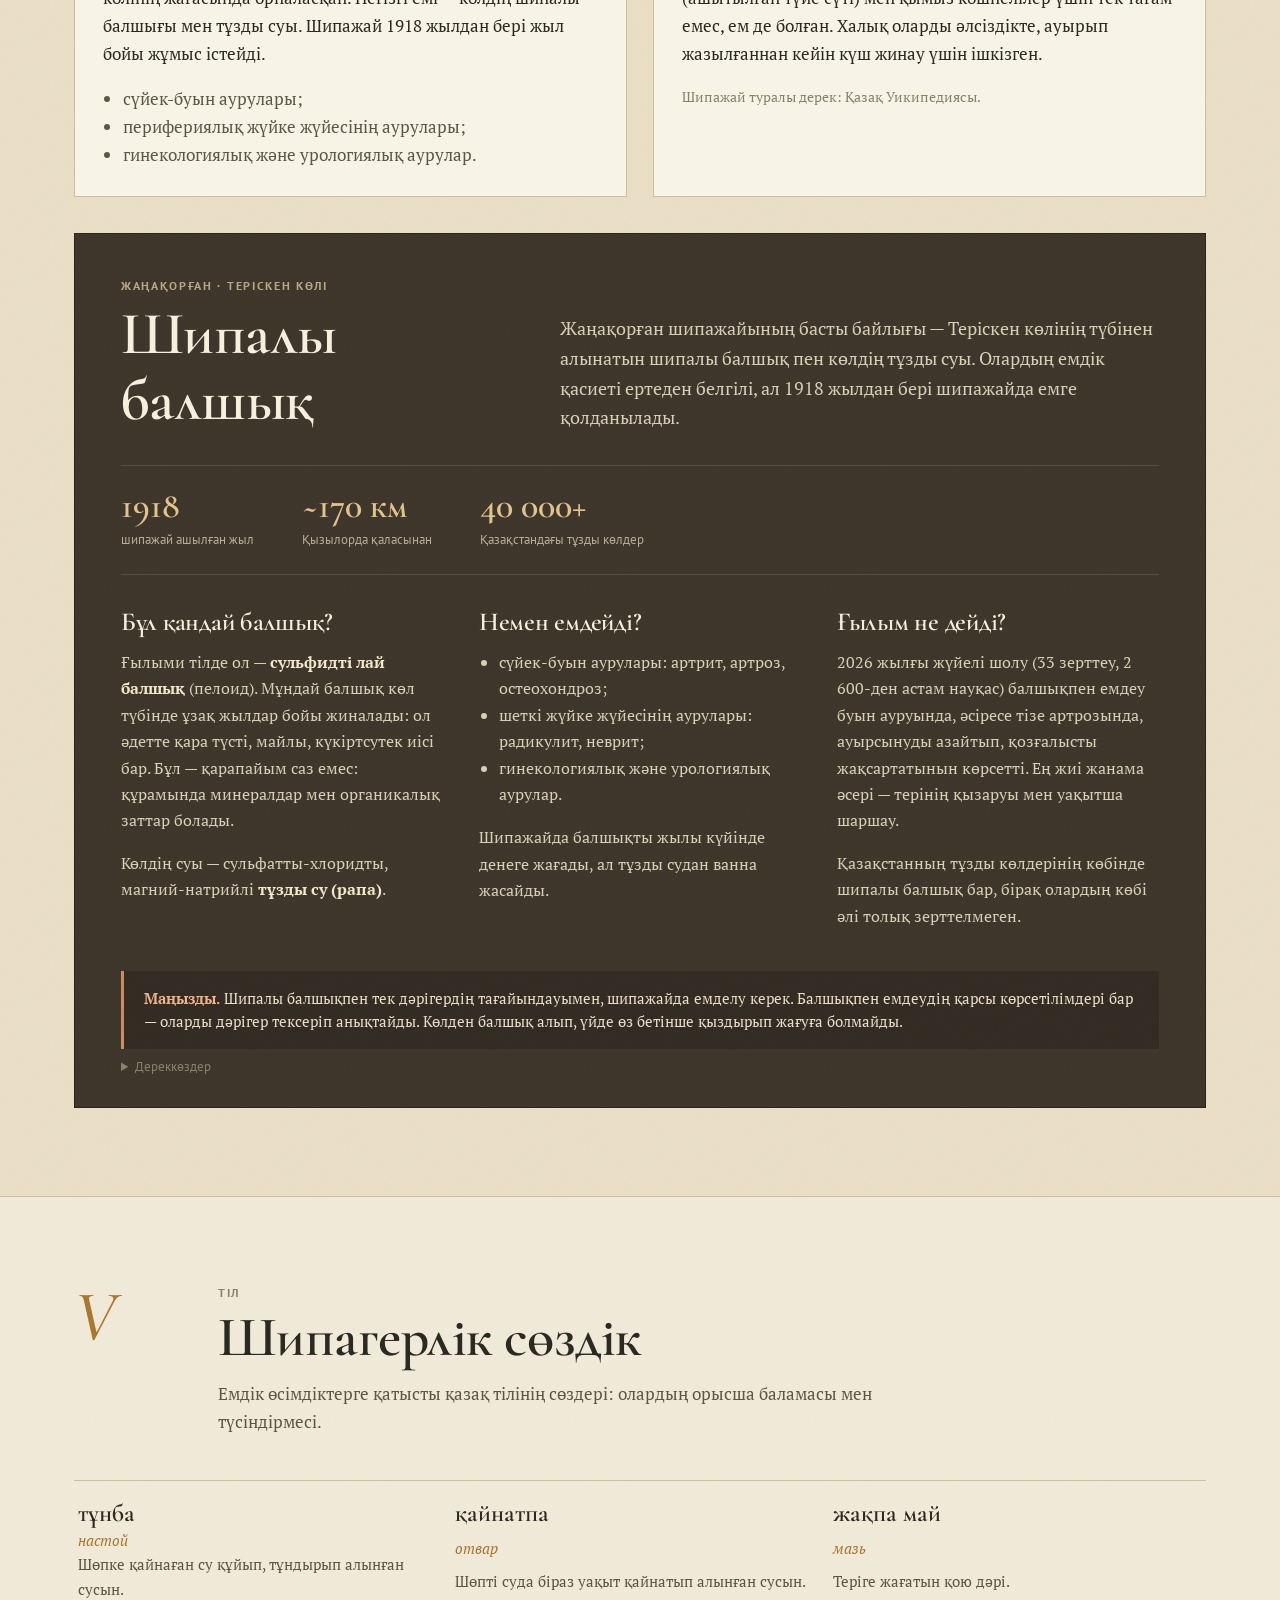
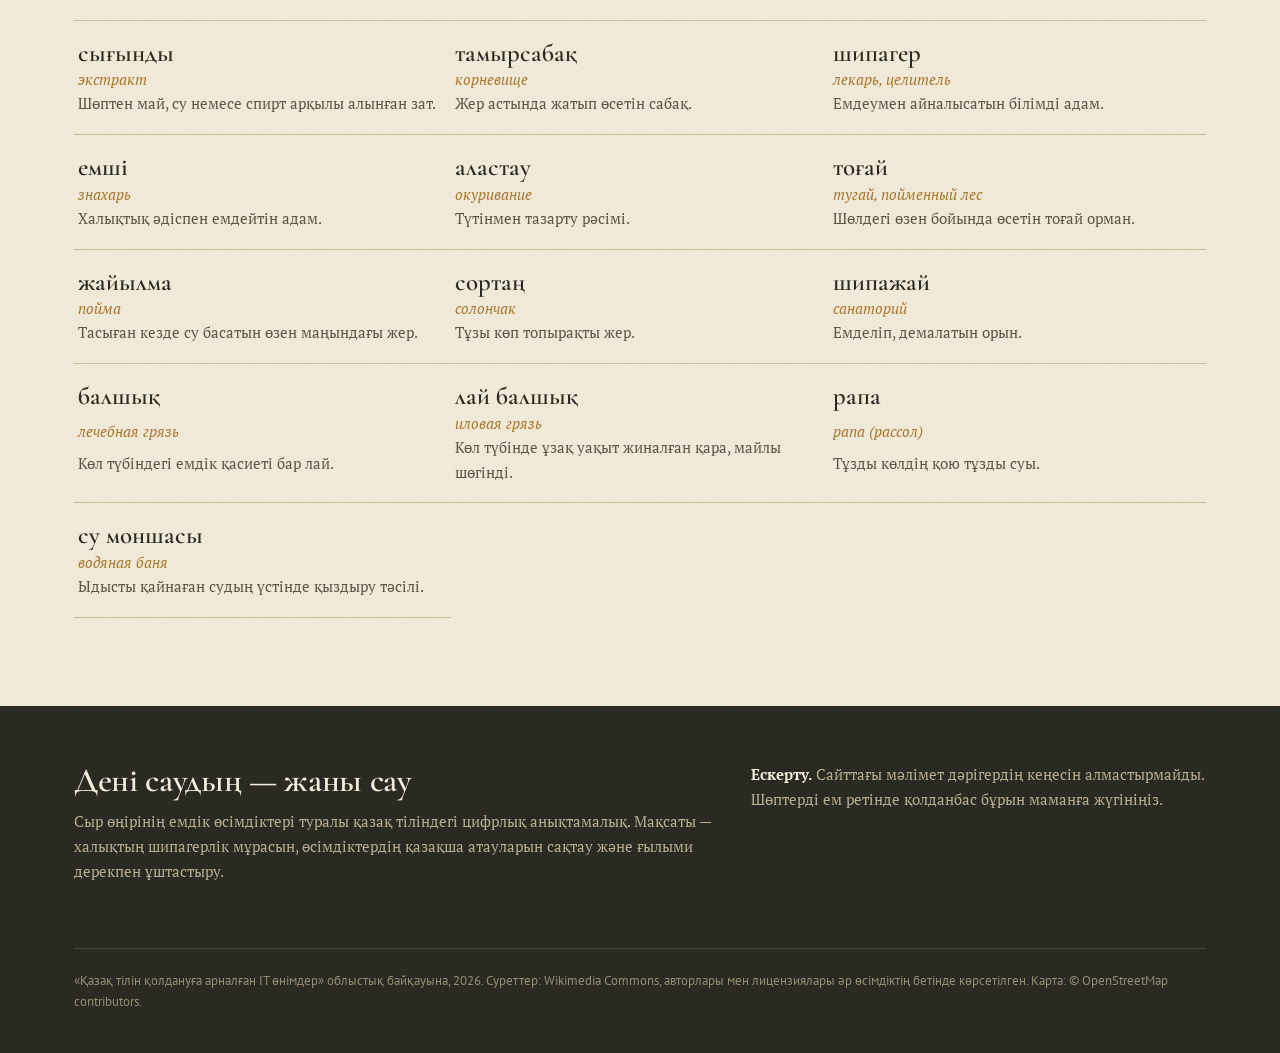
==== commit 0c7845c8: "Добавлен блок о лечебной грязи озера Теріскен (Жаңақорған) Co-Authored-By: Claude Opus 5.5 <noreply@" ====
--- a/index.html
+++ b/index.html
@@ -9,7 +9,7 @@
   <link rel="preconnect" href="https://fonts.gstatic.com" crossorigin>
   <link href="https://fonts.googleapis.com/css2?family=Cormorant+Garamond:ital,wght@0,500;0,600;0,700;1,500&family=PT+Sans:wght@400;700&family=PT+Serif:ital,wght@0,400;0,700;1,400&display=swap" rel="stylesheet">
   <link rel="stylesheet" href="https://unpkg.com/leaflet@1.9.4/dist/leaflet.css">
-  <link rel="stylesheet" href="css/style.css?v=6">
+  <link rel="stylesheet" href="css/style.css?v=7">
   <link rel="icon" href="data:image/svg+xml,%3Csvg xmlns='http://www.w3.org/2000/svg' viewBox='0 0 44 44'%3E%3Ccircle cx='22' cy='22' r='21' fill='%233d4c2a'/%3E%3Cpath d='M22 32C22 22 26 14 32 14S40 20 36 23 30 22 32 20M22 32C22 22 18 14 12 14S4 20 8 23 14 22 12 20' fill='none' stroke='%23f3ecdc' stroke-width='2.2' stroke-linecap='round'/%3E%3C/svg%3E">
 </head>
 <body>
@@ -144,8 +144,8 @@
         <div class="sec-num">IV</div>
         <div>
           <div class="label">Карта</div>
-          <h2>Шипажай мен өсімдіктер мекені</h2>
-          <p>Қызылорда облысындағы шипажай мен сайттағы өсімдіктердің өсетін жерлері. Белгіні басып, толығырақ оқыңыз.</p>
+          <h2>Шипажай, балшық және өсімдіктер мекені</h2>
+          <p>Қызылорда облысындағы шипажай, Теріскен көлінің шипалы балшығы және сайттағы өсімдіктердің өсетін жерлері. Белгіні басып, толығырақ оқыңыз.</p>
         </div>
       </div>
       <div class="map-wrap reveal">
@@ -170,6 +170,53 @@
           <p style="margin:0;color:var(--ink-faint);font-size:14px">Шипажай туралы дерек: Қазақ Уикипедиясы.</p>
         </div>
       </div>
+      <div class="mud reveal" id="balshyq">
+        <div class="mud-head">
+          <div>
+            <div class="label">Жаңақорған · Теріскен көлі</div>
+            <h3>Шипалы балшық</h3>
+          </div>
+          <p>Жаңақорған шипажайының басты байлығы — Теріскен көлінің түбінен алынатын шипалы балшық пен көлдің тұзды суы. Олардың емдік қасиеті ертеден белгілі, ал 1918 жылдан бері шипажайда емге қолданылады.</p>
+        </div>
+        <div class="mud-facts">
+          <div><b>1918</b><span>шипажай ашылған жыл</span></div>
+          <div><b>~170 км</b><span>Қызылорда қаласынан</span></div>
+          <div><b>40 000+</b><span>Қазақстандағы тұзды көлдер</span></div>
+        </div>
+        <div class="mud-cols">
+          <div>
+            <h4>Бұл қандай балшық?</h4>
+            <p>Ғылыми тілде ол — <b>сульфидті лай балшық</b> (пелоид). Мұндай балшық көл түбінде ұзақ жылдар бойы жиналады: ол әдетте қара түсті, майлы, күкіртсутек иісі бар. Бұл — қарапайым саз емес: құрамында минералдар мен органикалық заттар болады.</p>
+            <p>Көлдің суы — сульфатты-хлоридты, магний-натрийлі <b>тұзды су (рапа)</b>.</p>
+          </div>
+          <div>
+            <h4>Немен емдейді?</h4>
+            <ul>
+              <li>сүйек-буын аурулары: артрит, артроз, остеохондроз;</li>
+              <li>шеткі жүйке жүйесінің аурулары: радикулит, неврит;</li>
+              <li>гинекологиялық және урологиялық аурулар.</li>
+            </ul>
+            <p>Шипажайда балшықты жылы күйінде денеге жағады, ал тұзды судан ванна жасайды.</p>
+          </div>
+          <div>
+            <h4>Ғылым не дейді?</h4>
+            <p>2026 жылғы жүйелі шолу (33 зерттеу, 2 600-ден астам науқас) балшықпен емдеу буын ауруында, әсіресе тізе артрозында, ауырсынуды азайтып, қозғалысты жақсартатынын көрсетті. Ең жиі жанама әсері — терінің қызаруы мен уақытша шаршау.</p>
+            <p>Қазақстанның тұзды көлдерінің көбінде шипалы балшық бар, бірақ олардың көбі әлі толық зерттелмеген.</p>
+          </div>
+        </div>
+        <div class="mud-warn">
+          <b>Маңызды.</b> Шипалы балшықпен тек дәрігердің тағайындауымен, шипажайда емделу керек. Балшықпен емдеудің қарсы көрсетілімдері бар — оларды дәрігер тексеріп анықтайды. Көлден балшық алып, үйде өз бетінше қыздырып жағуға болмайды.
+        </div>
+        <details class="refs refs-dark">
+          <summary>Дереккөздер</summary>
+          <ol>
+            <li>Жаңақорған шипажайы — Қазақ Уикипедиясы. <a href="https://kk.wikipedia.org/wiki/Жаңақорған_шипажайы" target="_blank" rel="noopener">сілтеме</a></li>
+            <li>Жанакорган — Русская Википедия (раздел о грязелечебном курорте). <a href="https://ru.wikipedia.org/wiki/Жанакорган" target="_blank" rel="noopener">сілтеме</a></li>
+            <li>Balakrishna S. et al. Effectiveness and safety of mud therapy (pelotherapy) for musculoskeletal disorders: a systematic review and meta-analysis. J Lifestyle Med, 2026. <a href="https://pubmed.ncbi.nlm.nih.gov/42719543/" target="_blank" rel="noopener">сілтеме</a></li>
+            <li>Akimzhanova K. et al. Chemical composition and physicochemical properties of natural therapeutic mud of Kazakhstan salt lakes: a review. Environ Geochem Health, 2024. <a href="https://pubmed.ncbi.nlm.nih.gov/38227066/" target="_blank" rel="noopener">сілтеме</a></li>
+          </ol>
+        </details>
+      </div>
     </div>
   </section>
 
@@ -204,7 +251,7 @@
 </footer>
 
 <script src="https://unpkg.com/leaflet@1.9.4/dist/leaflet.js"></script>
-<script src="js/data.js?v=6"></script>
-<script src="js/app.js?v=6"></script>
+<script src="js/data.js?v=7"></script>
+<script src="js/app.js?v=7"></script>
 </body>
 </html>
--- a/css/style.css
+++ b/css/style.css
@@ -223,6 +223,25 @@
 .shipa .box { background: var(--card); border: 1px solid var(--line); padding: 26px 28px; }
 .shipa h3 { font-size: 30px; margin-bottom: 10px; }
 .shipa ul { margin: 0; padding-left: 20px; color: var(--ink-soft); }
+
+/* Шипалы балшық */
+.mud { margin-top: 36px; background: #3b3329 var(--grain); color: #e9e0cb; padding: 44px 46px 30px; border: 1px solid #2a241c; }
+.mud .label { color: #b9a982; }
+.mud-head { display: grid; grid-template-columns: 0.8fr 1.2fr; gap: 40px; align-items: end; }
+.mud-head h3 { font-size: clamp(40px, 5vw, 60px); color: #f6efdd; margin-top: 8px; }
+.mud-head p { margin: 0; color: #d9cfb6; font-size: 18px; }
+.mud-facts { display: flex; flex-wrap: wrap; gap: 14px 48px; margin: 32px 0; padding: 22px 0; border-top: 1px solid #574c3e; border-bottom: 1px solid #574c3e; }
+.mud-facts b { display: block; font: 600 36px/1 var(--display); color: #e2c48a; }
+.mud-facts span { font: 13px/1.4 var(--label); color: #b9ad94; }
+.mud-cols { display: grid; grid-template-columns: repeat(3, 1fr); gap: 36px; }
+.mud-cols h4 { font: 600 26px/1.15 var(--display); color: #f6efdd; margin: 0 0 12px; }
+.mud-cols p, .mud-cols li { font-size: 16px; color: #d9cfb6; }
+.mud-cols b { color: #f3e7c9; }
+.mud-cols ul { margin: 0 0 1em; padding-left: 20px; }
+.mud-warn { margin-top: 26px; padding: 16px 20px; border-left: 3px solid #d08a5f; background: rgba(0, 0, 0, 0.18); font-size: 15px; line-height: 1.55; color: #eadfc6; }
+.mud-warn b { color: #f0b48d; }
+.refs-dark, .refs-dark a { color: #a89c82; }
+.refs-dark summary:hover { color: #d9cfb6; }
 
 /* Сөздік */
 .gloss { display: grid; grid-template-columns: repeat(auto-fill, minmax(300px, 1fr)); gap: 0; border-top: 1px solid var(--line); }
@@ -337,6 +356,7 @@
   .hero .wrap { grid-template-columns: 1fr; gap: 40px; }
   .hero .sheet { max-width: 460px; margin: 0 auto; }
   .methods { grid-template-columns: 1fr; }
+  .mud-cols { grid-template-columns: 1fr 1fr; }
   .m-tabs { position: static; flex-direction: row; overflow-x: auto; gap: 6px; }
   .m-tab { border-left: 0; border-bottom: 2px solid var(--line); white-space: nowrap; font-size: 18px; }
   .m-tab small { display: none; }
@@ -372,6 +392,11 @@
   .m-panel, .quiz, .recipe { padding: 24px 20px; }
   .m-panel h3 { font-size: 32px; }
   .shipa { grid-template-columns: 1fr; }
+  .mud { padding: 30px 20px 22px; }
+  .mud-head { grid-template-columns: 1fr; gap: 14px; }
+  .mud-cols { grid-template-columns: 1fr; gap: 10px; }
+  .mud-facts { gap: 14px 28px; }
+  .mud-facts b { font-size: 28px; }
   .q-body { grid-template-columns: 1fr; }
   .q-img { max-width: 180px; }
   .sources { columns: 1; }
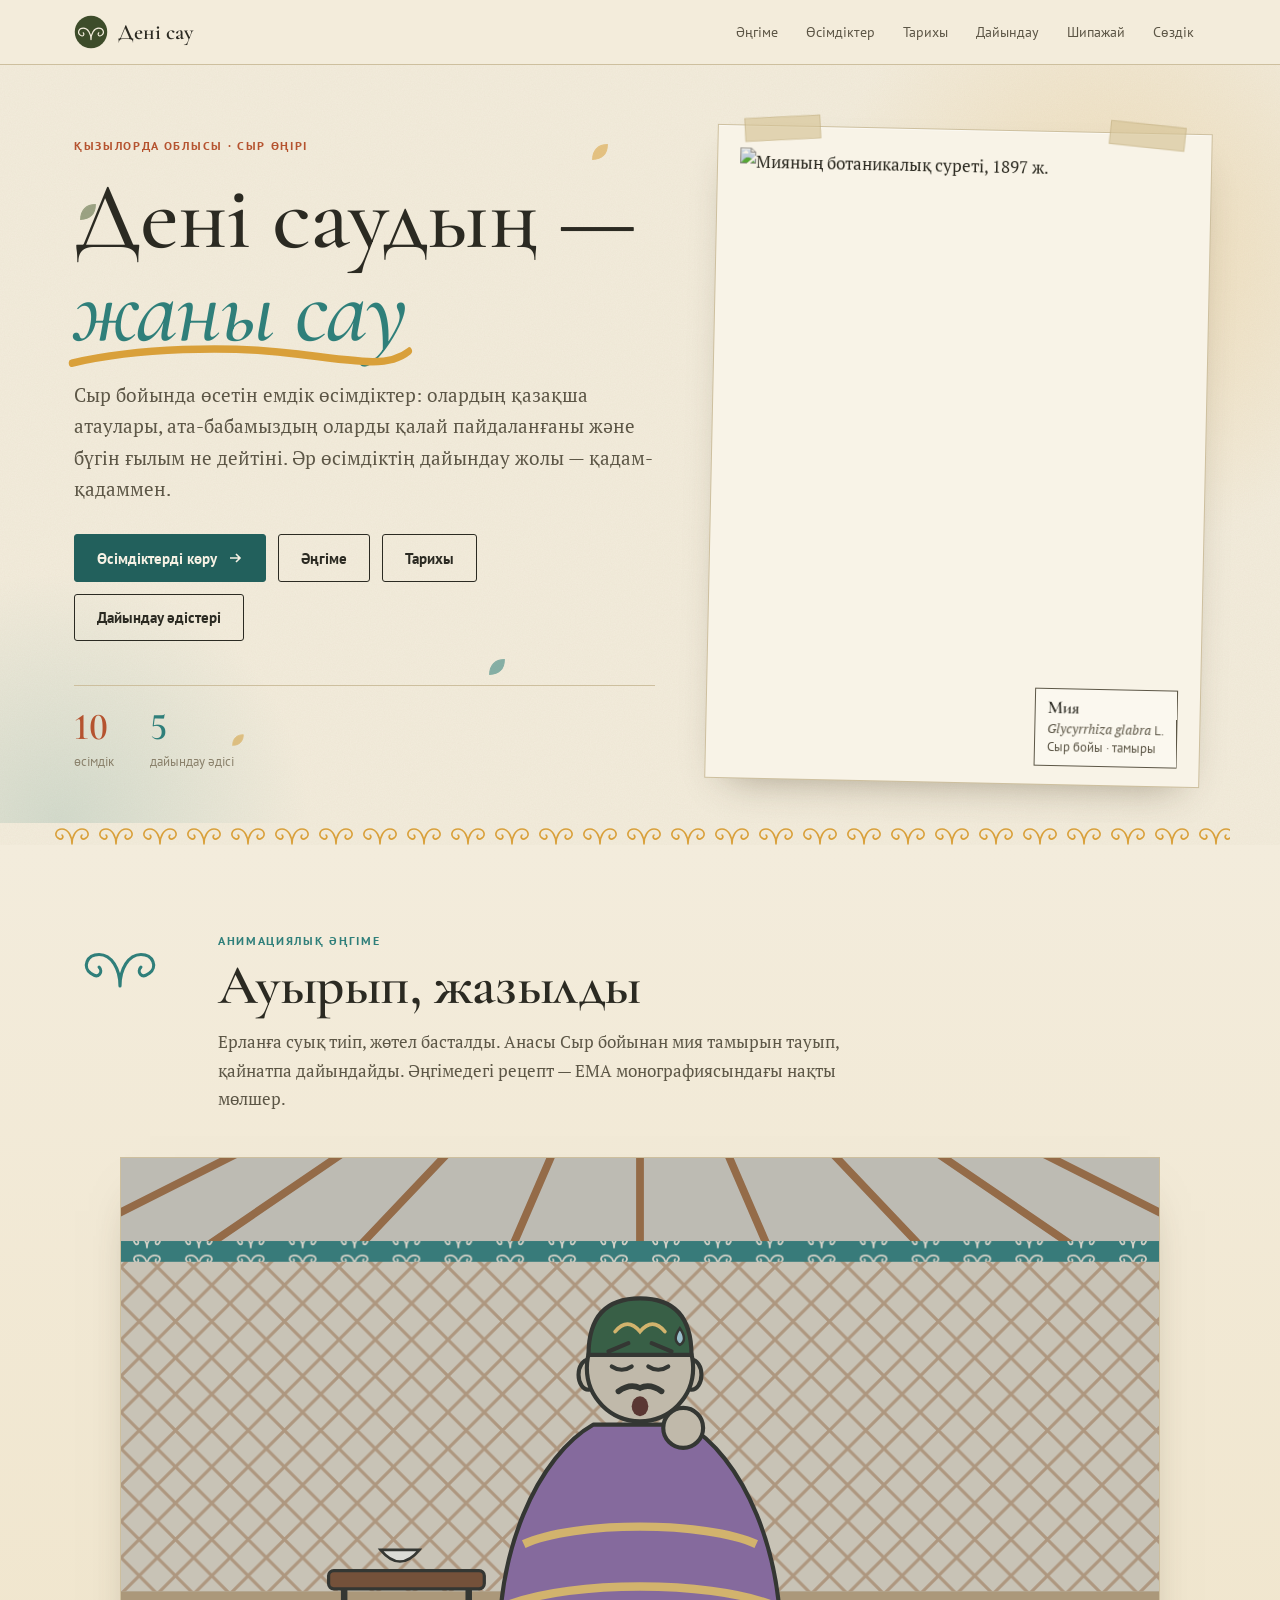
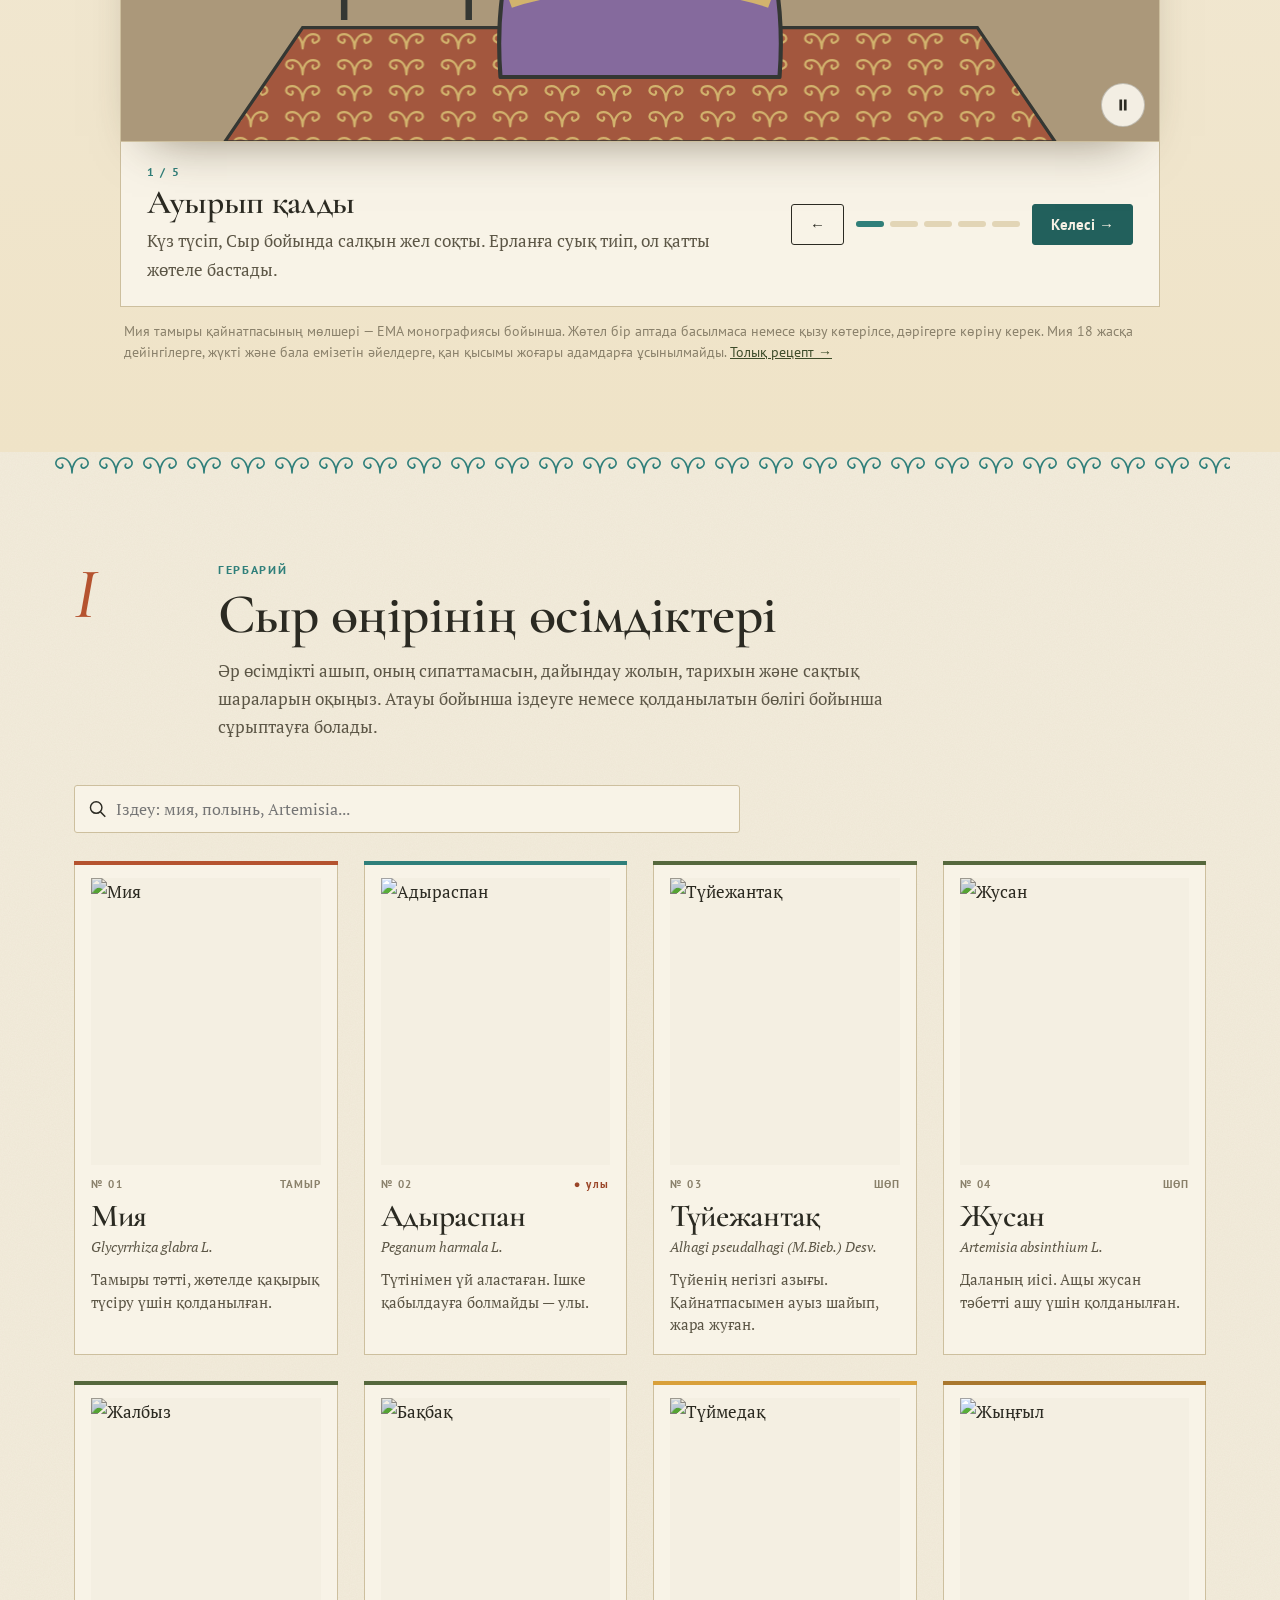
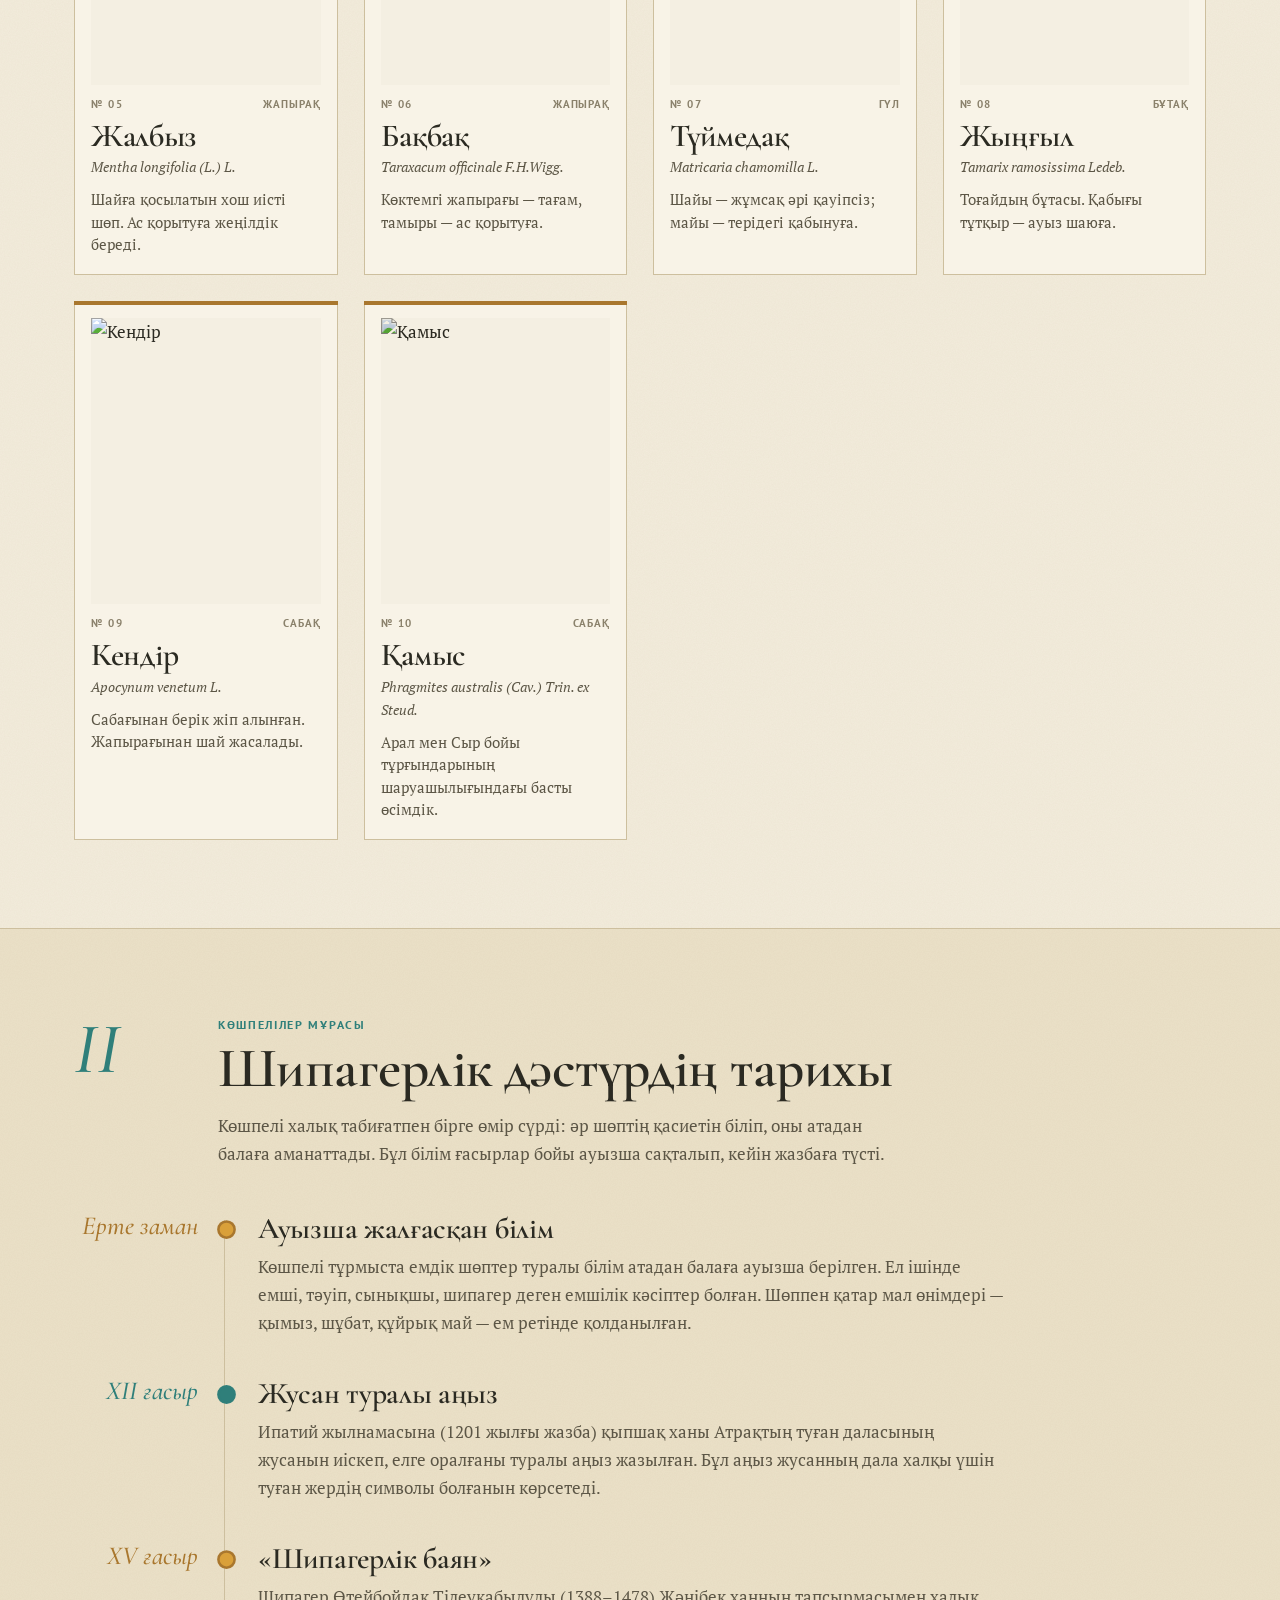
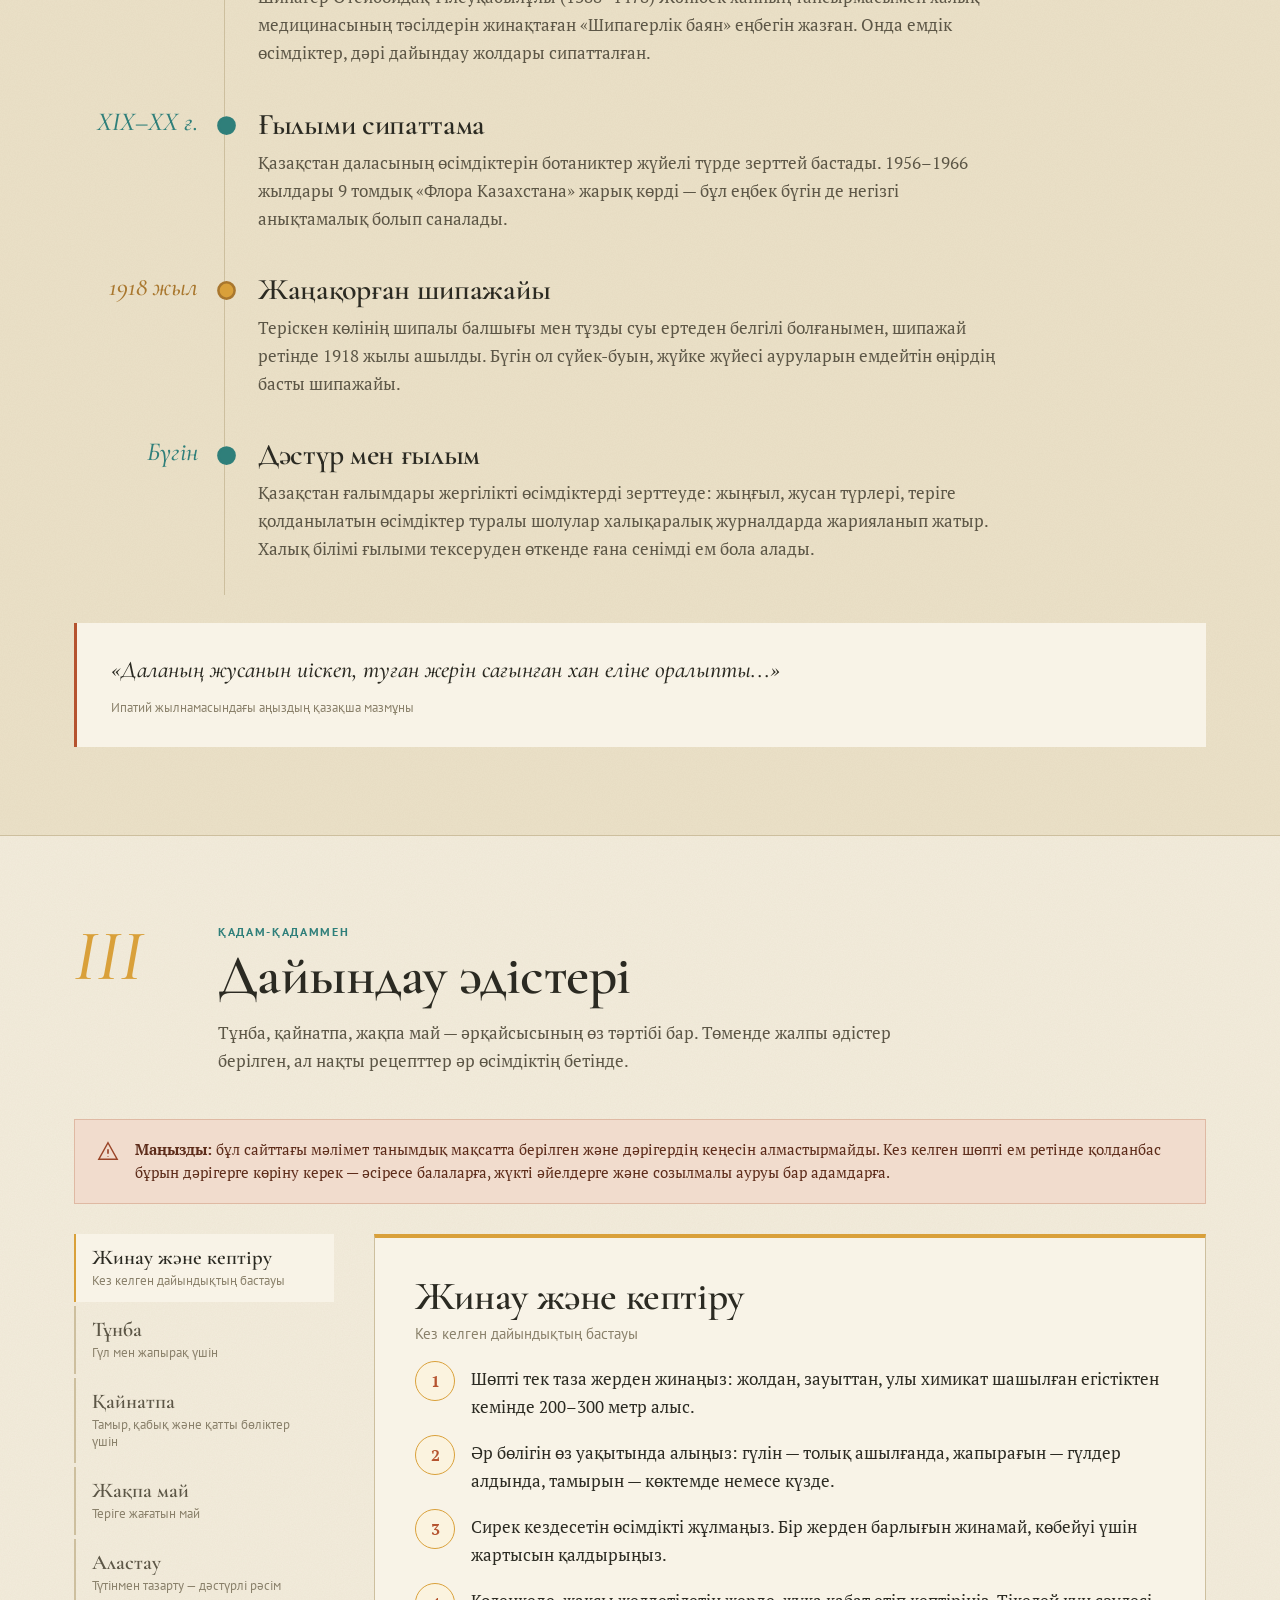
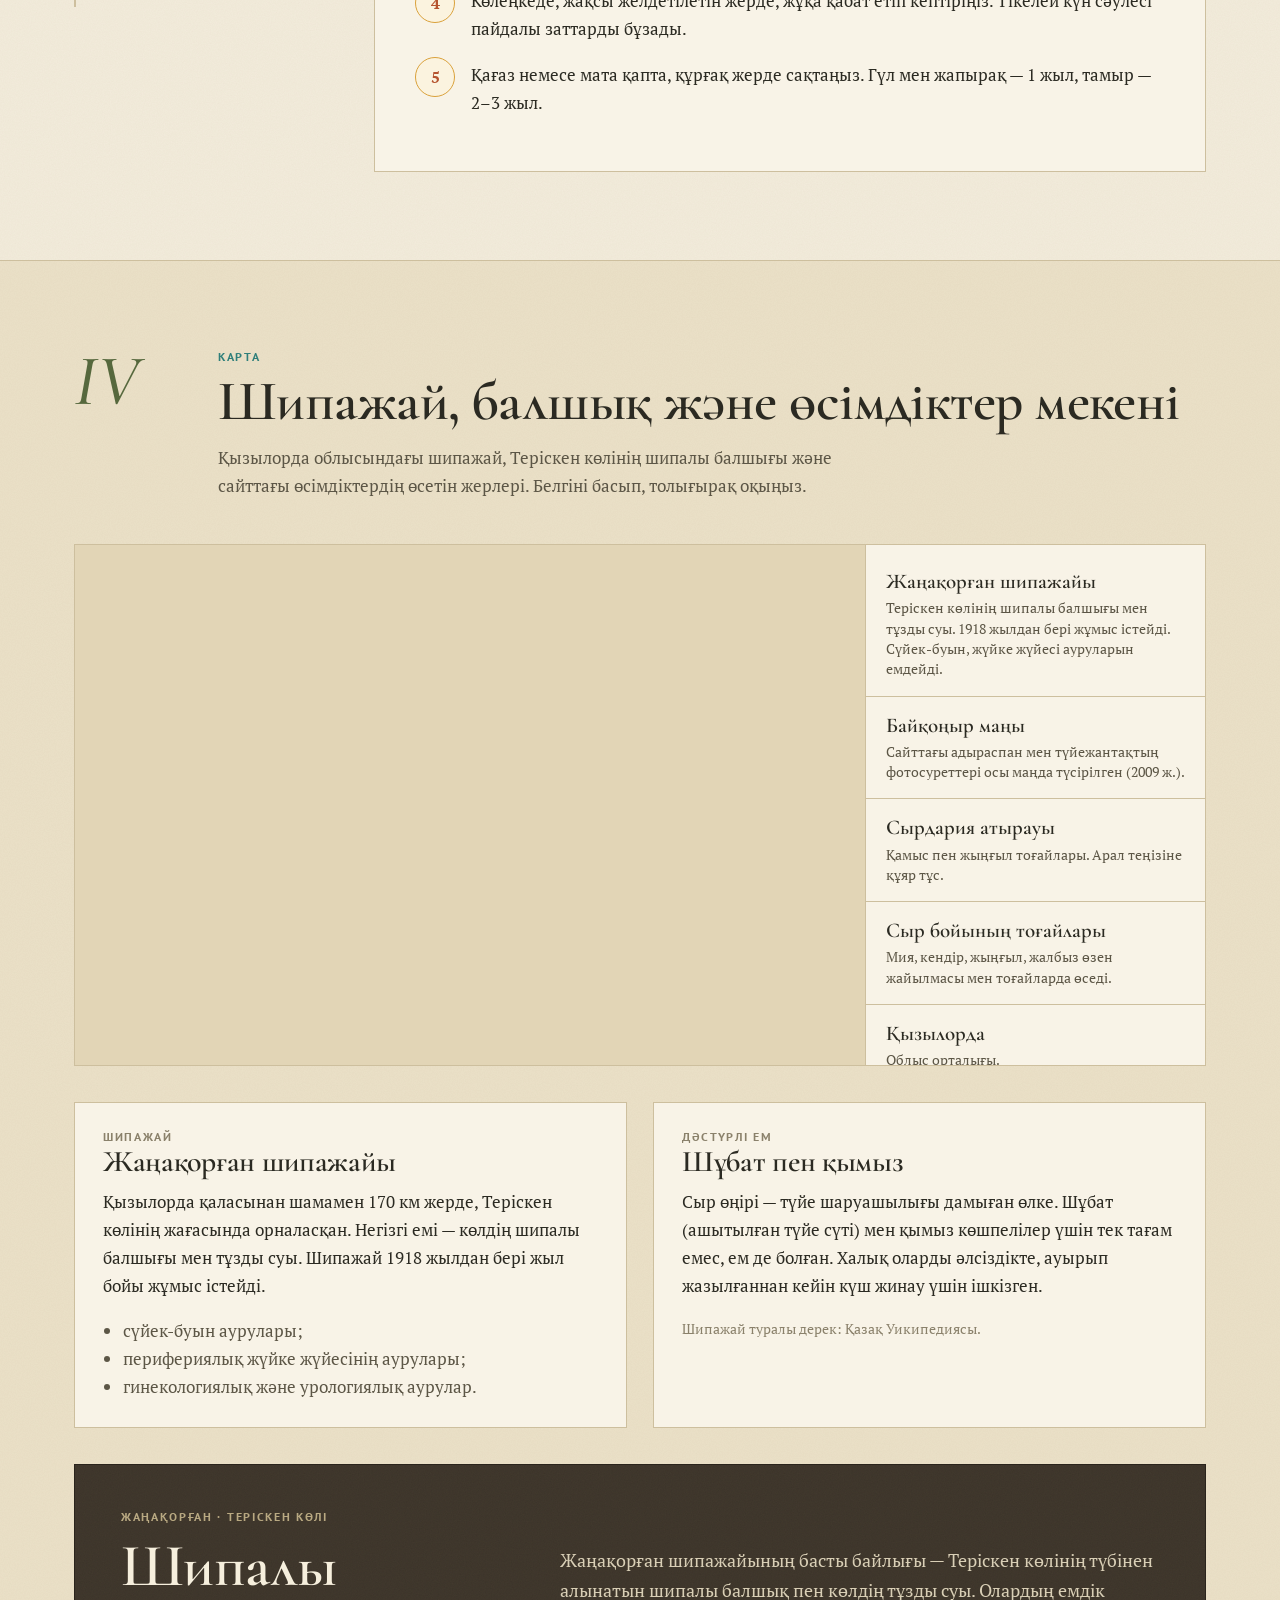
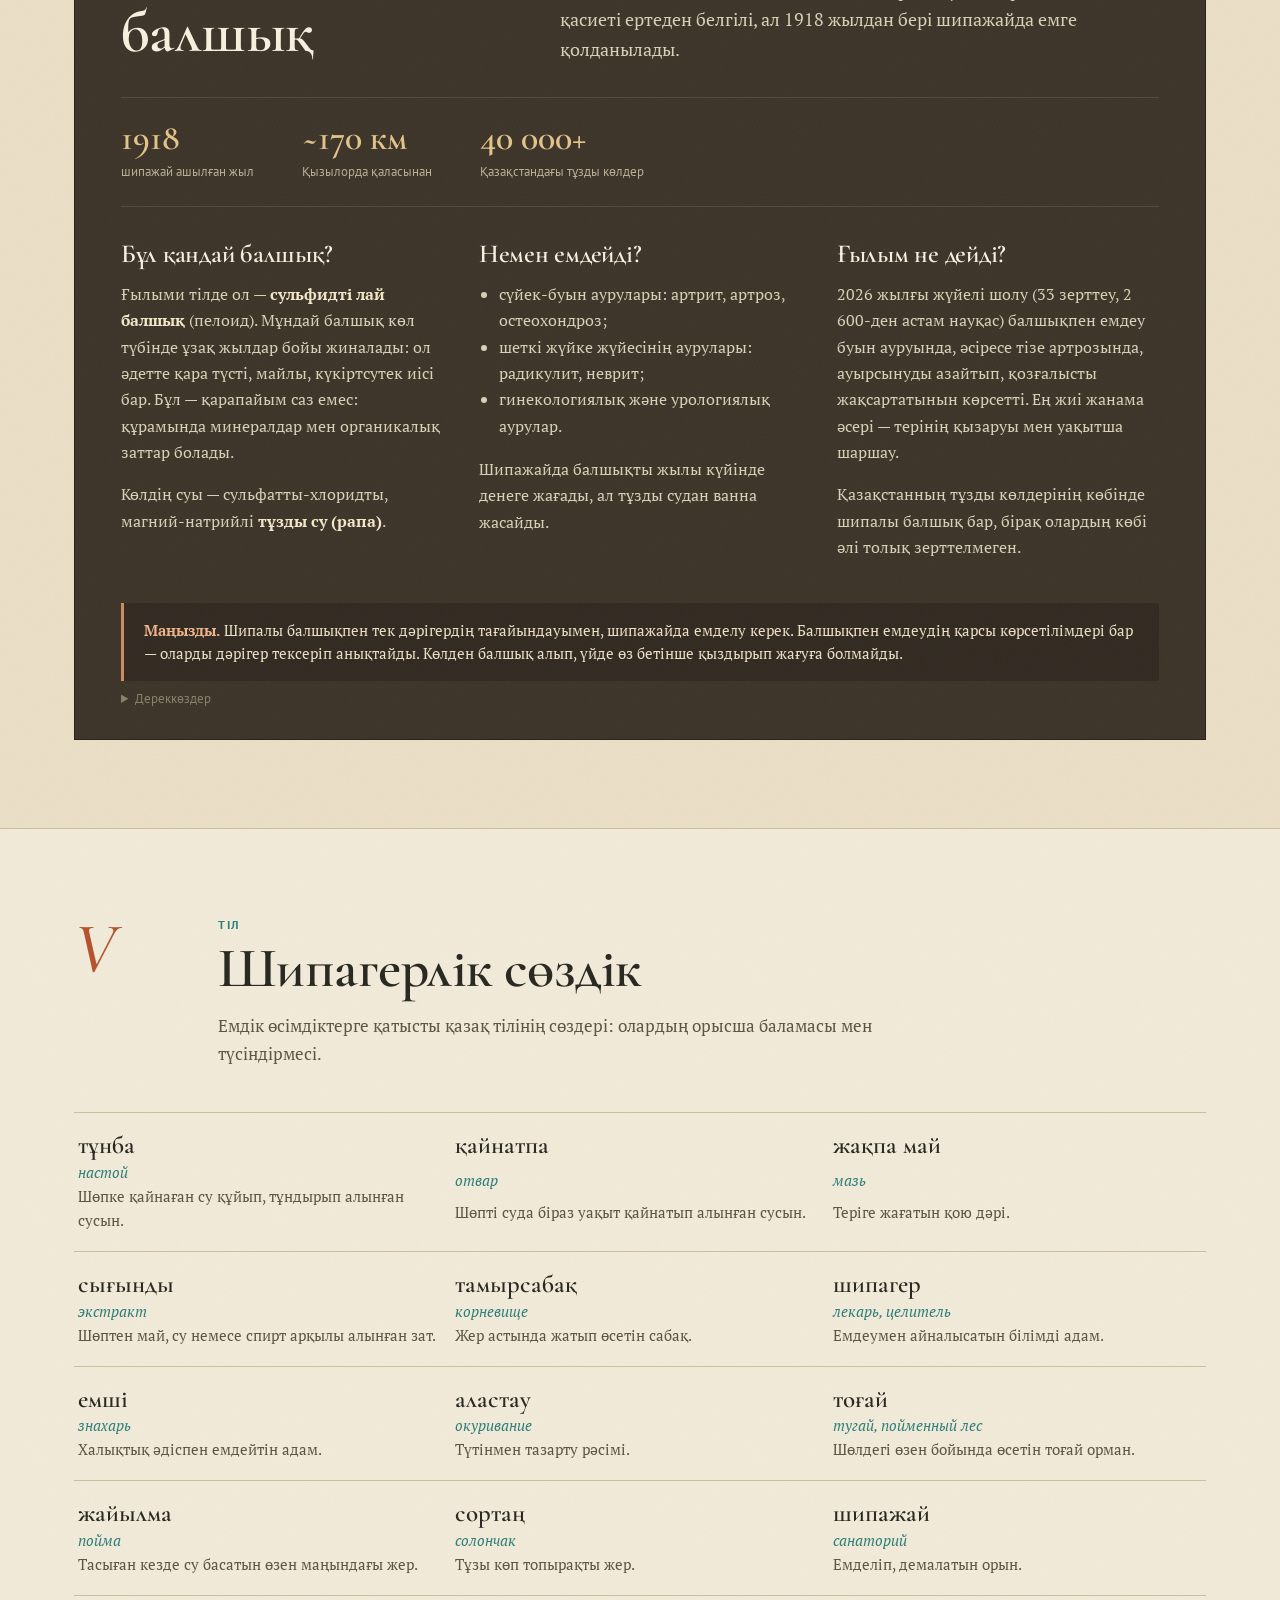
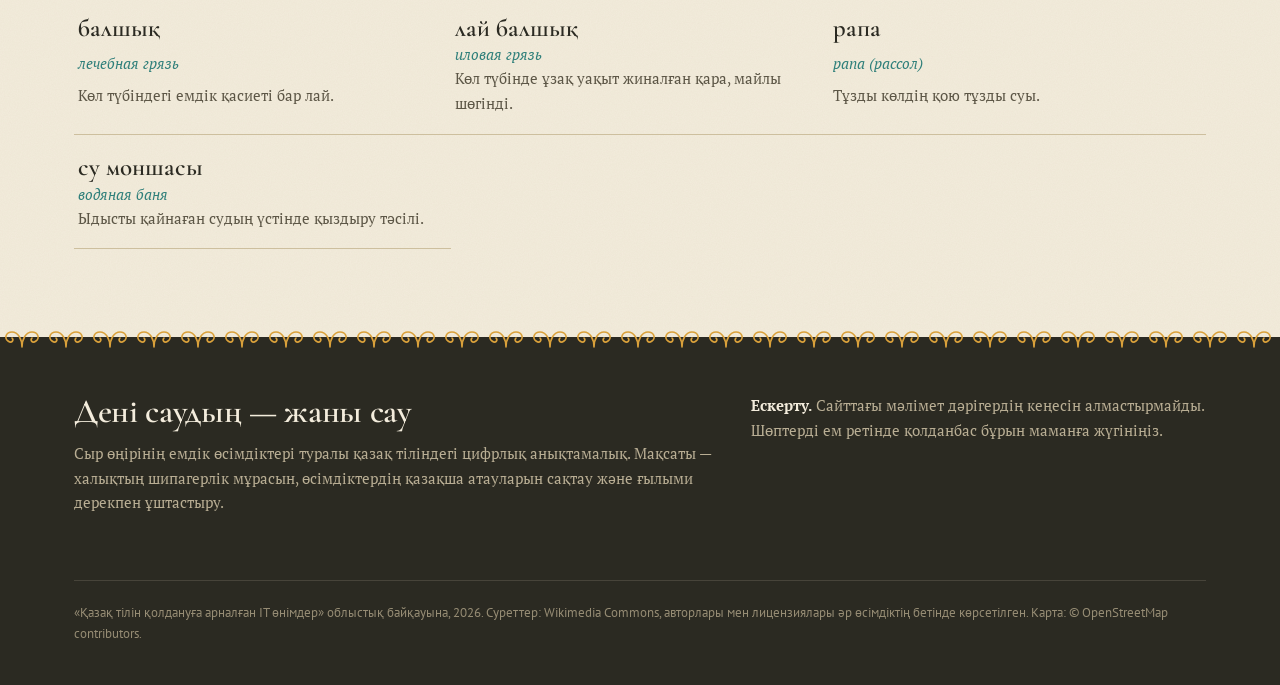
==== commit e51004d9: "Анимациялық әңгіме «Ауырып, жазылды» (мия және жөтел), түсті акценттер мен қозғалыс Co-Authored-By: " ====
--- a/index.html
+++ b/index.html
@@ -9,7 +9,8 @@
   <link rel="preconnect" href="https://fonts.gstatic.com" crossorigin>
   <link href="https://fonts.googleapis.com/css2?family=Cormorant+Garamond:ital,wght@0,500;0,600;0,700;1,500&family=PT+Sans:wght@400;700&family=PT+Serif:ital,wght@0,400;0,700;1,400&display=swap" rel="stylesheet">
   <link rel="stylesheet" href="https://unpkg.com/leaflet@1.9.4/dist/leaflet.css">
-  <link rel="stylesheet" href="css/style.css?v=7">
+  <link rel="stylesheet" href="css/style.css?v=8">
+  <link rel="stylesheet" href="css/story.css?v=8">
   <link rel="icon" href="data:image/svg+xml,%3Csvg xmlns='http://www.w3.org/2000/svg' viewBox='0 0 44 44'%3E%3Ccircle cx='22' cy='22' r='21' fill='%233d4c2a'/%3E%3Cpath d='M22 32C22 22 26 14 32 14S40 20 36 23 30 22 32 20M22 32C22 22 18 14 12 14S4 20 8 23 14 22 12 20' fill='none' stroke='%23f3ecdc' stroke-width='2.2' stroke-linecap='round'/%3E%3C/svg%3E">
 </head>
 <body>
@@ -31,6 +32,7 @@
       <b>Дені сау</b>
     </a>
     <nav class="nav-links" id="navLinks">
+      <a href="#angime">Әңгіме</a>
       <a href="#osimdikter">Өсімдіктер</a>
       <a href="#tarih">Тарихы</a>
       <a href="#adister">Дайындау</a>
@@ -45,14 +47,16 @@
 
 <main id="top">
   <section class="hero">
+    <div class="floaters" aria-hidden="true"><svg viewBox="0 0 24 24"><path d="M4 20C4 10 10 4 20 4c0 10-6 16-16 16zM4 20L14 10" fill="currentColor" stroke="currentColor" stroke-width="1.2"/></svg><svg viewBox="0 0 24 24"><path d="M4 20C4 10 10 4 20 4c0 10-6 16-16 16zM4 20L14 10" fill="currentColor" stroke="currentColor" stroke-width="1.2"/></svg><svg viewBox="0 0 24 24"><path d="M4 20C4 10 10 4 20 4c0 10-6 16-16 16zM4 20L14 10" fill="currentColor" stroke="currentColor" stroke-width="1.2"/></svg><svg viewBox="0 0 24 24"><path d="M4 20C4 10 10 4 20 4c0 10-6 16-16 16zM4 20L14 10" fill="currentColor" stroke="currentColor" stroke-width="1.2"/></svg><svg viewBox="0 0 24 24"><path d="M4 20C4 10 10 4 20 4c0 10-6 16-16 16zM4 20L14 10" fill="currentColor" stroke="currentColor" stroke-width="1.2"/></svg><svg viewBox="0 0 24 24"><path d="M4 20C4 10 10 4 20 4c0 10-6 16-16 16zM4 20L14 10" fill="currentColor" stroke="currentColor" stroke-width="1.2"/></svg></div>
     <div class="wrap">
       <div>
         <div class="label">Қызылорда облысы · Сыр өңірі</div>
-        <h1>Дені саудың —<br><em>жаны сау</em></h1>
+        <h1>Дені саудың —<br><em>жаны сау<svg class="swash" viewBox="0 0 300 20" preserveAspectRatio="none" aria-hidden="true"><path d="M4 14C60 4 140 2 200 8S280 16 296 6"/></svg></em></h1>
         <p class="lead">Сыр бойында өсетін емдік өсімдіктер: олардың қазақша атаулары, ата-бабамыздың оларды қалай пайдаланғаны және бүгін ғылым не дейтіні. Әр өсімдіктің дайындау жолы — қадам-қадаммен.</p>
         <div class="btns">
           <a class="btn primary" href="#osimdikter">Өсімдіктерді көру
             <svg viewBox="0 0 16 16" fill="none"><path d="M3 8h10M9 4l4 4-4 4" stroke="currentColor" stroke-width="1.6"/></svg></a>
+          <a class="btn" href="#angime">Әңгіме</a>
           <a class="btn" href="#tarih">Тарихы</a>
           <a class="btn" href="#adister">Дайындау әдістері</a>
         </div>
@@ -72,7 +76,304 @@
     </div>
   </section>
 
-  <div class="ornament wrap" aria-hidden="true"><svg><rect width="100%" height="100%" fill="url(#qm-band)"/></svg></div>
+  <div class="ornament wrap" aria-hidden="true"></div>
+
+  <!-- Әңгіме: Ауырып, жазылды -->
+  <section class="block story-sec" id="angime">
+    <div class="wrap">
+      <div class="sec-head reveal">
+        <div class="sec-num story-num" aria-hidden="true"><svg viewBox="0 0 44 22"><use href="#qm"/></svg></div>
+        <div>
+          <div class="label">Анимациялық әңгіме</div>
+          <h2>Ауырып, жазылды</h2>
+          <p>Ерланға суық тиіп, жөтел басталды. Анасы Сыр бойынан мия тамырын тауып, қайнатпа дайындайды. Әңгімедегі рецепт — EMA монографиясындағы нақты мөлшер.</p>
+        </div>
+      </div>
+
+      <div class="story reveal" id="story">
+        <div class="story-stage">
+          <svg viewBox="0 0 800 450" role="img" aria-labelledby="storyTitle" preserveAspectRatio="xMidYMid slice">
+            <title id="storyTitle">Ауырған Ерлан мия тамырының қайнатпасын ішіп жазылады</title>
+            <defs>
+              <pattern id="st-lattice" width="28" height="28" patternUnits="userSpaceOnUse">
+                <path d="M0 0L28 28M28 0L0 28" stroke="#a26b3c" stroke-width="2.4"/>
+              </pattern>
+              <pattern id="st-rug" width="40" height="20" patternUnits="userSpaceOnUse">
+                <rect width="40" height="20" fill="#b5532f"/>
+                <path d="M20 18C20 12 23 7 28 7S34 11 31 13 27 12 28 11M20 18C20 12 17 7 12 7S6 11 9 13 13 12 12 11" stroke="#f0c56a" fill="none" stroke-width="1.6" stroke-linecap="round"/>
+              </pattern>
+              <pattern id="st-band" width="40" height="14" patternUnits="userSpaceOnUse">
+                <rect width="40" height="14" fill="#2f7f7a"/>
+                <path d="M20 13C20 9 22 5 26 5S31 8 29 10 26 9 27 8M20 13C20 9 18 5 14 5S9 8 11 10 14 9 13 8" stroke="#f3ecdc" fill="none" stroke-width="1.3" stroke-linecap="round"/>
+              </pattern>
+              <!-- Ерланның басы (центрі 0,0) -->
+              <g id="st-manhead">
+                <ellipse cx="-31" cy="4" rx="6" ry="9" stroke="#2b2a22" stroke-width="2.5"/>
+                <ellipse cx="31" cy="4" rx="6" ry="9" stroke="#2b2a22" stroke-width="2.5"/>
+                <circle r="32" stroke="#2b2a22" stroke-width="2.5"/>
+                <path d="M-31 -8Q-31 -42 0 -42Q31 -42 31 -8Z" fill="#2f5d3a" stroke="#2b2a22" stroke-width="2.5" stroke-linejoin="round"/>
+                <path d="M-15 -22q7.5 -9 15 0q7.5 -9 15 0" fill="none" stroke="#f0c56a" stroke-width="2.2" stroke-linecap="round"/>
+                <path d="M-13 14Q-6 9 0 12Q6 9 13 14" fill="none" stroke="#2b2a22" stroke-width="3.4" stroke-linecap="round"/>
+              </g>
+              <!-- Анасының басы, кимешек (центрі 0,0) -->
+              <g id="st-elderhead">
+                <path d="M-30 18Q-35 -34 0 -38Q35 -34 30 18Q16 36 0 36Q-16 36 -30 18Z" fill="#fbf8ef" stroke="#2b2a22" stroke-width="2.5"/>
+                <path d="M-15 27q7.5 -7 15 0q7.5 -7 15 0" fill="none" stroke="#b5532f" stroke-width="2" stroke-linecap="round"/>
+                <ellipse cx="0" cy="2" rx="16" ry="19" fill="#d6a882" stroke="#2b2a22" stroke-width="2.5"/>
+                <path d="M-25 -10Q0 -52 25 -10Q0 -20 -25 -10Z" fill="#fbf8ef" stroke="#2b2a22" stroke-width="2.5" stroke-linejoin="round"/>
+                <path d="M-9 2q3 -3.5 6 0M3 2q3 -3.5 6 0" fill="none" stroke="#2b2a22" stroke-width="2" stroke-linecap="round"/>
+                <path d="M-5 11Q0 15 5 11" fill="none" stroke="#2b2a22" stroke-width="2" stroke-linecap="round"/>
+                <circle cx="-10" cy="9" r="3.5" fill="#e07c63" opacity=".45"/>
+                <circle cx="10" cy="9" r="3.5" fill="#e07c63" opacity=".45"/>
+              </g>
+              <!-- Анасының денесі (басының центрінен) -->
+              <g id="st-elderbody">
+                <path d="M-36 152L-19 34L19 34L36 152Z" fill="#b5532f" stroke="#2b2a22" stroke-width="2.5" stroke-linejoin="round"/>
+                <path d="M-19 34L19 34L23 88L-23 88Z" fill="#4a3a2a" stroke="#2b2a22" stroke-width="2.5" stroke-linejoin="round"/>
+                <path d="M-30 128L30 128" stroke="#f0c56a" stroke-width="3"/>
+              </g>
+              <g id="st-steam">
+                <path d="M0 0c-8 -10 8 -18 0 -28s8 -18 0 -28" fill="none" stroke="#ffffff" stroke-width="4" stroke-linecap="round"/>
+              </g>
+            </defs>
+
+            <!-- 1. Ауырып қалды -->
+            <g class="scene s1" data-i="0">
+              <rect width="800" height="450" fill="#d5cfc2"/>
+              <path d="M400 -160L-60 72M400 -160L60 72M400 -160L180 72M400 -160L300 72M400 -160L400 72M400 -160L500 72M400 -160L620 72M400 -160L740 72M400 -160L860 72" stroke="#a26b3c" stroke-width="6"/>
+              <rect y="72" width="800" height="262" fill="#e3d9c5"/>
+              <rect y="72" width="800" height="262" fill="url(#st-lattice)" opacity=".5"/>
+              <rect y="64" width="800" height="16" fill="url(#st-band)"/>
+              <rect y="334" width="800" height="116" fill="#bfa47a"/>
+              <path d="M140 362L660 362L720 450L80 450Z" fill="url(#st-rug)" stroke="#2b2a22" stroke-width="2.5"/>
+              <g>
+                <rect x="160" y="318" width="120" height="14" rx="4" fill="#7a4b2a" stroke="#2b2a22" stroke-width="2.5"/>
+                <path d="M172 332v24M268 332v24" stroke="#2b2a22" stroke-width="5"/>
+                <path d="M200 302Q215 320 230 302Z" fill="#fbf8ef" stroke="#2b2a22" stroke-width="2"/>
+              </g>
+              <g transform="translate(400 400) scale(1.28) translate(-400 -400)">
+              <g class="cough">
+                <path d="M316 400C310 324 340 266 372 248L428 248C460 266 490 324 484 400Z" fill="#8f6aa6" stroke="#2b2a22" stroke-width="2.5" stroke-linejoin="round"/>
+                <path d="M330 320C360 306 440 306 470 320M322 356C360 342 440 342 478 356" fill="none" stroke="#f0c56a" stroke-width="5"/>
+                <use class="sk" href="#st-manhead" transform="translate(400 214)"/>
+                <g transform="translate(400 214)">
+                  <path d="M-17 -1q6 4 12 0M5 -1q6 4 12 0" fill="none" stroke="#2b2a22" stroke-width="2.5" stroke-linecap="round"/>
+                  <path d="M-19 -10L-7 -15M19 -10L7 -15" stroke="#2b2a22" stroke-width="2.5" stroke-linecap="round"/>
+                  <ellipse cx="0" cy="23" rx="5" ry="6" fill="#5a2a22"/>
+                  <path class="drop" d="M24 -24q5 7 0 10q-5 -3 0 -10Z" fill="#a9d3e0" stroke="#2b2a22" stroke-width="1.5"/>
+                </g>
+                <circle class="sk" cx="426" cy="250" r="12" stroke="#2b2a22" stroke-width="2.5"/>
+              </g>
+              <g class="puffs" fill="#ffffff" stroke="#8d8d8d" stroke-width="1.5">
+                <circle cx="446" cy="232" r="6"/>
+                <circle cx="464" cy="224" r="8"/>
+                <circle cx="486" cy="216" r="10"/>
+              </g>
+              </g>
+              <rect class="gloom" width="800" height="450" fill="#5c6b78" opacity=".2"/>
+            </g>
+
+            <!-- 2. Шипа іздеу -->
+            <g class="scene s2" data-i="1">
+              <rect width="800" height="300" fill="#cfe3df"/>
+              <circle cx="690" cy="78" r="40" fill="#f3d58a"/>
+              <path d="M0 228Q200 208 400 226T800 220L800 262L0 262Z" fill="#b9b27a"/>
+              <rect y="252" width="800" height="56" fill="#6aa3b5"/>
+              <g class="waves" fill="none" stroke="#e7f1f2" stroke-width="3" stroke-linecap="round">
+                <path d="M-40 272q20 -8 40 0t40 0M120 290q20 -8 40 0t40 0M300 270q20 -8 40 0t40 0M520 288q20 -8 40 0t40 0M700 272q20 -8 40 0t40 0"/>
+              </g>
+              <path d="M0 304Q400 288 800 304L800 450L0 450Z" fill="#c9a86b"/>
+              <rect y="334" width="800" height="116" fill="#8a6440"/>
+              <path d="M0 334H800" stroke="#8f9a4a" stroke-width="10"/>
+              <g class="reeds" stroke="#6f7a3a" stroke-width="3" stroke-linecap="round">
+                <path d="M620 330V190M645 330V170M672 330V196M700 330V176M730 330V200M758 330V182"/>
+                <g fill="#8a6440" stroke="none">
+                  <ellipse cx="620" cy="186" rx="5" ry="14"/><ellipse cx="645" cy="166" rx="5" ry="14"/><ellipse cx="672" cy="192" rx="5" ry="14"/>
+                  <ellipse cx="700" cy="172" rx="5" ry="14"/><ellipse cx="730" cy="196" rx="5" ry="14"/><ellipse cx="758" cy="178" rx="5" ry="14"/>
+                </g>
+              </g>
+              <path class="root" d="M330 336C326 362 346 378 338 400C332 418 350 430 362 452M336 372C320 382 312 396 300 400M342 410C360 414 372 424 380 440" fill="none" stroke="#e0a53c" stroke-width="8" stroke-linecap="round"/>
+              <g class="plant">
+                <path d="M330 336Q324 276 334 196" fill="none" stroke="#56683d" stroke-width="4"/>
+                <g fill="#6d8a45" stroke="#3d4c2a" stroke-width="1.5">
+                  <ellipse cx="312" cy="300" rx="13" ry="6" transform="rotate(20 312 300)"/><ellipse cx="348" cy="296" rx="13" ry="6" transform="rotate(-20 348 296)"/>
+                  <ellipse cx="310" cy="276" rx="13" ry="6" transform="rotate(20 310 276)"/><ellipse cx="348" cy="270" rx="13" ry="6" transform="rotate(-20 348 270)"/>
+                  <ellipse cx="312" cy="252" rx="12" ry="6" transform="rotate(20 312 252)"/><ellipse cx="350" cy="246" rx="12" ry="6" transform="rotate(-20 350 246)"/>
+                  <ellipse cx="316" cy="228" rx="11" ry="5" transform="rotate(20 316 228)"/><ellipse cx="352" cy="222" rx="11" ry="5" transform="rotate(-20 352 222)"/>
+                </g>
+                <g fill="#9b6bb0" stroke="#5e3f6e" stroke-width="1.2">
+                  <ellipse cx="335" cy="190" rx="6" ry="5"/><ellipse cx="335" cy="180" rx="6" ry="5"/><ellipse cx="336" cy="170" rx="5" ry="5"/>
+                  <ellipse cx="336" cy="161" rx="5" ry="4"/><ellipse cx="337" cy="153" rx="4" ry="4"/>
+                </g>
+              </g>
+              <g transform="translate(476 188)">
+                <use href="#st-elderbody"/>
+                <path d="M-12 46Q-30 64 -44 82" fill="none" stroke="#2b2a22" stroke-width="13" stroke-linecap="round"/>
+                <path d="M-12 46Q-30 64 -44 82" fill="none" stroke="#4a3a2a" stroke-width="9" stroke-linecap="round"/>
+                <g transform="translate(-46 84)">
+                  <g class="dig">
+                    <path d="M0 0L-48 70" stroke="#7a4b2a" stroke-width="7" stroke-linecap="round"/>
+                    <path d="M-58 62L-38 76L-48 94L-66 80Z" fill="#a7adb2" stroke="#2b2a22" stroke-width="2.5" stroke-linejoin="round"/>
+                    <circle r="8" fill="#d6a882" stroke="#2b2a22" stroke-width="2.2"/>
+                  </g>
+                </g>
+                <use href="#st-elderhead"/>
+              </g>
+            </g>
+
+            <!-- 3. Қайнатпа -->
+            <g class="scene s3" data-i="2">
+              <rect width="800" height="450" fill="#ecd6aa"/>
+              <rect y="40" width="800" height="262" fill="url(#st-lattice)" opacity=".3"/>
+              <rect y="32" width="800" height="16" fill="url(#st-band)"/>
+              <rect y="300" width="800" height="150" fill="#c9a86b"/>
+              <g class="fire">
+                <path class="fl1" d="M392 436C380 410 398 398 404 380C410 398 430 402 418 436Z" fill="#e8873a"/>
+                <path class="fl2" d="M428 436C414 404 436 392 442 372C450 394 470 404 456 436Z" fill="#e8873a"/>
+                <path class="fl3" d="M410 436C404 418 414 410 418 398C424 412 432 420 426 436Z" fill="#f3c34a"/>
+                <path class="fl1" d="M444 436C438 420 446 410 450 400C456 414 462 422 458 436Z" fill="#f3c34a"/>
+              </g>
+              <g fill="#8f8a80" stroke="#2b2a22" stroke-width="2.5">
+                <ellipse cx="368" cy="432" rx="26" ry="14"/><ellipse cx="492" cy="432" rx="26" ry="14"/><ellipse cx="430" cy="442" rx="30" ry="12"/>
+              </g>
+              <path d="M350 316Q350 396 430 398Q510 396 510 316Z" fill="#2b2a22"/>
+              <rect x="340" y="306" width="180" height="14" rx="7" fill="#46423a" stroke="#2b2a22" stroke-width="2"/>
+              <path d="M340 316q-14 0 -14 12M520 316q14 0 14 12" fill="none" stroke="#2b2a22" stroke-width="5"/>
+              <g class="pieces" fill="#e0a53c" stroke="#8a6440" stroke-width="1.5">
+                <rect x="404" y="230" width="16" height="7" rx="3"/><rect x="430" y="214" width="16" height="7" rx="3"/><rect x="452" y="234" width="16" height="7" rx="3"/>
+              </g>
+              <g class="steam3">
+                <use href="#st-steam" transform="translate(396 300)"/>
+                <use href="#st-steam" transform="translate(432 296)"/>
+                <use href="#st-steam" transform="translate(468 300)"/>
+              </g>
+              <g transform="translate(240 180)">
+                <use href="#st-elderbody"/>
+                <path d="M12 46Q36 62 48 84" fill="none" stroke="#2b2a22" stroke-width="13" stroke-linecap="round"/>
+                <path d="M12 46Q36 62 48 84" fill="none" stroke="#4a3a2a" stroke-width="9" stroke-linecap="round"/>
+                <g transform="translate(50 86)">
+                  <g class="stir">
+                    <path d="M0 0L118 52" stroke="#7a4b2a" stroke-width="6" stroke-linecap="round"/>
+                    <circle r="8" fill="#d6a882" stroke="#2b2a22" stroke-width="2.2"/>
+                  </g>
+                </g>
+                <use href="#st-elderhead"/>
+              </g>
+              <g class="chips" font-family="PT Sans, sans-serif" font-size="19" font-weight="700" fill="#2b2a22">
+                <g class="chip c1"><rect x="560" y="96" width="196" height="40" rx="20" fill="#fbf8ef" stroke="#a9772e" stroke-width="2"/><text x="658" y="122" text-anchor="middle">1 шай қасық мия</text></g>
+                <g class="chip c2"><rect x="560" y="150" width="196" height="40" rx="20" fill="#fbf8ef" stroke="#a9772e" stroke-width="2"/><text x="658" y="176" text-anchor="middle">150 мл су</text></g>
+                <g class="chip c3"><rect x="560" y="204" width="196" height="40" rx="20" fill="#fbf8ef" stroke="#a9772e" stroke-width="2"/><text x="658" y="230" text-anchor="middle">15 минут баяу от</text></g>
+              </g>
+            </g>
+
+            <!-- 4. Ем ішу -->
+            <g class="scene s4" data-i="3">
+              <rect width="800" height="450" fill="#ead9b4"/>
+              <path d="M400 -160L-60 72M400 -160L60 72M400 -160L180 72M400 -160L300 72M400 -160L400 72M400 -160L500 72M400 -160L620 72M400 -160L740 72M400 -160L860 72" stroke="#a26b3c" stroke-width="6"/>
+              <rect y="72" width="800" height="262" fill="#efe2c6"/>
+              <rect y="72" width="800" height="262" fill="url(#st-lattice)" opacity=".45"/>
+              <rect y="64" width="800" height="16" fill="url(#st-band)"/>
+              <rect y="334" width="800" height="116" fill="#c9a86b"/>
+              <path d="M140 362L660 362L720 450L80 450Z" fill="url(#st-rug)" stroke="#2b2a22" stroke-width="2.5"/>
+              <g transform="translate(450 400) scale(1.22) translate(-450 -400)">
+              <path d="M300 404C296 352 312 316 340 300L360 340L440 340L460 300C488 316 504 352 500 404Z" fill="#8f6aa6" stroke="#2b2a22" stroke-width="2.5" stroke-linejoin="round"/>
+              <path class="ch" d="M330 392C326 320 348 266 374 250L426 250C452 266 474 320 470 392Z" stroke="#2b2a22" stroke-width="2.5" stroke-linejoin="round"/>
+              <path d="M386 250L400 276L414 250Z" fill="#f4efe3" stroke="#2b2a22" stroke-width="2"/>
+              <path d="M356 272Q350 250 362 236M444 272Q450 250 438 236" fill="none" stroke="#2b2a22" stroke-width="18" stroke-linecap="round"/>
+              <path class="chs" d="M356 272Q350 250 362 236M444 272Q450 250 438 236" fill="none" stroke-width="13" stroke-linecap="round"/>
+              <use class="sk" href="#st-manhead" transform="translate(400 200)"/>
+              <g transform="translate(400 200)">
+                <path d="M-17 -2q6 -5 12 0M5 -2q6 -5 12 0" fill="none" stroke="#2b2a22" stroke-width="2.5" stroke-linecap="round"/>
+                <path d="M-18 -13L-6 -14M18 -13L6 -14" stroke="#2b2a22" stroke-width="2.5" stroke-linecap="round"/>
+              </g>
+              <g class="sip">
+                <path d="M360 220Q400 276 440 220Z" fill="#fbf8ef" stroke="#2b2a22" stroke-width="2.5" stroke-linejoin="round"/>
+                <path d="M366 230Q400 256 434 230" fill="none" stroke="#2f7f7a" stroke-width="4"/>
+                <circle class="sk" cx="362" cy="234" r="11" stroke="#2b2a22" stroke-width="2.2"/>
+                <circle class="sk" cx="438" cy="234" r="11" stroke="#2b2a22" stroke-width="2.2"/>
+              </g>
+              <g class="steam4"><use href="#st-steam" transform="translate(448 222) scale(.6)"/><use href="#st-steam" transform="translate(462 228) scale(.6)"/></g>
+              <g transform="translate(570 236)">
+                <path d="M-44 158C-48 104 -30 60 -18 34L18 34C30 60 48 104 44 158Z" fill="#b5532f" stroke="#2b2a22" stroke-width="2.5" stroke-linejoin="round"/>
+                <path d="M-18 34L18 34L22 86L-22 86Z" fill="#4a3a2a" stroke="#2b2a22" stroke-width="2.5"/>
+                <use href="#st-elderhead"/>
+              </g>
+              </g>
+              <rect class="gloom" width="800" height="450" fill="#5c6b78"/>
+            </g>
+
+            <!-- 5. Жазылды -->
+            <g class="scene s5" data-i="4">
+              <rect width="800" height="450" fill="#f6e3b5"/>
+              <g transform="translate(660 104)">
+                <g class="rays" stroke="#f0b84a" stroke-width="5" stroke-linecap="round">
+                  <path d="M0 -70V-86M0 70V86M-70 0H-86M70 0H86M49 -49L61 -61M-49 49L-61 61M49 49L61 61M-49 -49L-61 -61"/>
+                </g>
+                <circle r="54" fill="#f0b84a"/>
+              </g>
+              <g class="birds" fill="none" stroke="#2b2a22" stroke-width="2.5" stroke-linecap="round">
+                <path d="M120 90q8 -8 16 0q8 -8 16 0M180 120q6 -6 12 0q6 -6 12 0M90 140q6 -6 12 0q6 -6 12 0"/>
+              </g>
+              <path d="M0 290Q200 236 420 280T800 262L800 450L0 450Z" fill="#c2b85e"/>
+              <path d="M0 356Q240 318 480 352T800 340L800 450L0 450Z" fill="#8f9a4a"/>
+              <path d="M0 316Q300 300 520 322T800 310" fill="none" stroke="#6aa3b5" stroke-width="10" stroke-linecap="round"/>
+              <g transform="translate(160 268)">
+                <path d="M-46 30V0Q-46 -36 0 -40Q46 -36 46 0V30Z" fill="#fbf8ef" stroke="#2b2a22" stroke-width="2.5"/>
+                <rect x="-46" y="-2" width="92" height="9" fill="url(#st-band)"/>
+                <path d="M-10 30V10H10V30" fill="#b5532f" stroke="#2b2a22" stroke-width="2"/>
+              </g>
+              <g fill="#e07c63"><circle cx="90" cy="400" r="5"/><circle cx="250" cy="420" r="4"/><circle cx="640" cy="404" r="5"/><circle cx="720" cy="430" r="4"/></g>
+              <g fill="#f3ecdc"><circle cx="120" cy="424" r="4"/><circle cx="600" cy="430" r="4"/><circle cx="300" cy="396" r="3"/></g>
+              <g class="hero-man" transform="translate(400 176)">
+                <path d="M-24 196V210H-6V196M6 196V210H24V196" fill="#2b2a22"/>
+                <path class="ch" d="M-40 198L-30 38L30 38L40 198Z" stroke="#2b2a22" stroke-width="2.5" stroke-linejoin="round"/>
+                <path d="M-14 38L0 62L14 38Z" fill="#f4efe3" stroke="#2b2a22" stroke-width="2"/>
+                <rect x="-34" y="104" width="68" height="10" fill="#d9a03a" stroke="#2b2a22" stroke-width="2"/>
+                <path d="M-26 46Q-46 80 -44 116" fill="none" stroke="#2b2a22" stroke-width="18" stroke-linecap="round"/>
+                <path class="chs" d="M-26 46Q-46 80 -44 116" fill="none" stroke-width="13" stroke-linecap="round"/>
+                <circle class="sk" cx="-44" cy="120" r="10" stroke="#2b2a22" stroke-width="2.2"/>
+                <g transform="translate(26 48)">
+                  <g class="wave">
+                    <path d="M0 0Q26 -20 34 -62" fill="none" stroke="#2b2a22" stroke-width="18" stroke-linecap="round"/>
+                    <path class="chs" d="M0 0Q26 -20 34 -62" fill="none" stroke-width="13" stroke-linecap="round"/>
+                    <circle class="sk" cx="35" cy="-68" r="10" stroke="#2b2a22" stroke-width="2.2"/>
+                  </g>
+                </g>
+                <use class="sk" href="#st-manhead"/>
+                <path d="M-17 0q6 -7 12 0M5 0q6 -7 12 0" fill="none" stroke="#2b2a22" stroke-width="2.5" stroke-linecap="round"/>
+                <path d="M-11 20Q0 30 11 20" fill="none" stroke="#2b2a22" stroke-width="2.5" stroke-linecap="round"/>
+                <circle cx="-20" cy="12" r="5" fill="#e07c63" opacity=".45"/>
+                <circle cx="20" cy="12" r="5" fill="#e07c63" opacity=".45"/>
+              </g>
+              <g transform="translate(560 212)">
+                <use href="#st-elderbody"/>
+                <use href="#st-elderhead"/>
+              </g>
+              <text class="motto" x="40" y="70" font-family="Cormorant Garamond, serif" font-size="44" font-style="italic" font-weight="600" fill="#3d4c2a">Дені саудың — жаны сау!</text>
+            </g>
+          </svg>
+          <button class="story-play" id="storyPlay" aria-label="Тоқтату">
+            <svg viewBox="0 0 20 20" aria-hidden="true"><path class="i-pause" d="M6 4h3v12H6zM11 4h3v12h-3z"/><path class="i-play" d="M6 4l10 6-10 6z"/></svg>
+          </button>
+        </div>
+        <div class="story-bar">
+          <div class="story-text" aria-live="polite">
+            <div class="label" id="storyStep">1 / 5</div>
+            <h3 id="storyH">Ауырып қалды</h3>
+            <p id="storyP"></p>
+          </div>
+          <div class="story-nav">
+            <button class="btn" id="storyPrev" aria-label="Алдыңғы">←</button>
+            <div class="story-dots" id="storyDots"></div>
+            <button class="btn primary" id="storyNext">Келесі →</button>
+          </div>
+        </div>
+        <p class="story-note">Мия тамыры қайнатпасының мөлшері — EMA монографиясы бойынша. Жөтел бір аптада басылмаса немесе қызу көтерілсе, дәрігерге көріну керек. Мия 18 жасқа дейінгілерге, жүкті және бала емізетін әйелдерге, қан қысымы жоғары адамдарға ұсынылмайды. <a href="plant.html?id=miya#dayindau">Толық рецепт →</a></p>
+      </div>
+    </div>
+  </section>
+
+  <div class="ornament turq wrap" aria-hidden="true"></div>
 
   <!-- I. Өсімдіктер -->
   <section class="block" id="osimdikter">
@@ -251,7 +552,8 @@
 </footer>
 
 <script src="https://unpkg.com/leaflet@1.9.4/dist/leaflet.js"></script>
-<script src="js/data.js?v=7"></script>
-<script src="js/app.js?v=7"></script>
+<script src="js/data.js?v=8"></script>
+<script src="js/app.js?v=8"></script>
+<script src="js/story.js?v=8"></script>
 </body>
 </html>
--- a/css/style.css
+++ b/css/style.css
@@ -403,3 +403,122 @@
   footer .wrap { grid-template-columns: 1fr; }
   .p-nav a b { font-size: 22px; }
 }
+
+/* ================= Түсті акценттер мен қозғалыс ================= */
+:root {
+  --turq: #2f7f7a;
+  --turq-dark: #22605c;
+  --saffron: #d9a03a;
+  --terra: #b5532f;
+  --qm-saffron: url("data:image/svg+xml,%3Csvg xmlns='http://www.w3.org/2000/svg' width='44' height='22' viewBox='0 0 44 22'%3E%3Cpath d='M22 21C22 13 26 6 32 6S40 12 36 15 30 14 32 12M22 21C22 13 18 6 12 6S4 12 8 15 14 14 12 12' fill='none' stroke='%23d9a03a' stroke-width='1.6' stroke-linecap='round'/%3E%3C/svg%3E");
+  --qm-turq: url("data:image/svg+xml,%3Csvg xmlns='http://www.w3.org/2000/svg' width='44' height='22' viewBox='0 0 44 22'%3E%3Cpath d='M22 21C22 13 26 6 32 6S40 12 36 15 30 14 32 12M22 21C22 13 18 6 12 6S4 12 8 15 14 14 12 12' fill='none' stroke='%232f7f7a' stroke-width='1.6' stroke-linecap='round'/%3E%3C/svg%3E");
+}
+
+/* Орнамент жолағы — ақырын жылжиды */
+.ornament { height: 22px; opacity: 1; background: var(--qm-saffron) 0 0 / 44px 22px repeat-x; animation: drift 40s linear infinite; }
+.ornament.turq { background-image: var(--qm-turq); animation-direction: reverse; }
+@keyframes drift { to { background-position: 440px 0; } }
+footer { position: relative; }
+footer::before { content: ""; position: absolute; left: 0; right: 0; top: -11px; height: 22px; background: var(--qm-saffron) 0 0 / 44px 22px repeat-x; }
+
+/* Басты бет */
+.hero { position: relative; overflow: hidden; }
+.hero::before {
+  content: ""; position: absolute; width: 620px; height: 620px; right: -140px; top: -120px; border-radius: 50%;
+  background: radial-gradient(circle, rgba(217, 160, 58, 0.22), rgba(217, 160, 58, 0) 68%); pointer-events: none;
+}
+.hero::after {
+  content: ""; position: absolute; width: 520px; height: 520px; left: -200px; bottom: -260px; border-radius: 50%;
+  background: radial-gradient(circle, rgba(47, 127, 122, 0.16), rgba(47, 127, 122, 0) 68%); pointer-events: none;
+}
+.hero .wrap { position: relative; z-index: 1; }
+.hero .label { color: var(--terra); }
+.hero h1 em { color: var(--turq); position: relative; display: inline-block; }
+.swash { position: absolute; left: -2%; bottom: -0.16em; width: 104%; height: 0.32em; overflow: visible; }
+.swash path { fill: none; stroke: var(--saffron); stroke-width: 5; stroke-linecap: round; stroke-dasharray: 600; stroke-dashoffset: 600; animation: swash 1.6s 0.5s ease forwards; }
+@keyframes swash { to { stroke-dashoffset: 0; } }
+.hero .sheet { transition: transform 0.1s linear; will-change: transform; }
+.hero-stats b { color: var(--terra); }
+.hero-stats div:nth-child(2) b { color: var(--turq); }
+.btn.primary { background: var(--turq-dark); border-color: var(--turq-dark); }
+.btn.primary:hover { background: var(--ink); border-color: var(--ink); }
+.btn:hover { transform: translateY(-2px); }
+
+/* Ұшып жүрген жапырақтар */
+.floaters { position: absolute; inset: 0; pointer-events: none; z-index: 0; }
+.floaters svg { position: absolute; width: 22px; height: 22px; opacity: 0.55; animation: float 16s ease-in-out infinite; }
+.floaters svg:nth-child(1) { left: 6%; top: 18%; color: var(--sage); }
+.floaters svg:nth-child(2) { left: 46%; top: 10%; color: var(--saffron); animation-delay: -4s; animation-duration: 19s; }
+.floaters svg:nth-child(3) { left: 38%; top: 78%; color: var(--turq); animation-delay: -8s; }
+.floaters svg:nth-child(4) { left: 92%; top: 70%; color: var(--terra); animation-delay: -2s; animation-duration: 21s; }
+.floaters svg:nth-child(5) { left: 56%; top: 52%; color: var(--sage); animation-delay: -11s; width: 16px; height: 16px; }
+.floaters svg:nth-child(6) { left: 18%; top: 88%; color: var(--saffron); animation-delay: -6s; width: 16px; height: 16px; }
+@keyframes float {
+  0%, 100% { transform: translate(0, 0) rotate(0deg); }
+  25% { transform: translate(18px, -26px) rotate(40deg); }
+  50% { transform: translate(-10px, -48px) rotate(90deg); }
+  75% { transform: translate(-22px, -18px) rotate(140deg); }
+}
+
+/* Бөлім нөмірлері — әрқайсысы өз түсінде */
+#osimdikter .sec-num { color: var(--terra); }
+#tarih .sec-num { color: var(--turq); }
+#adister .sec-num { color: var(--saffron); }
+#karta .sec-num { color: var(--sage); }
+#sozdik .sec-num { color: var(--terra); }
+.sec-head.reveal .sec-num { transition: transform 0.9s cubic-bezier(.2, .8, .2, 1.2), opacity 0.9s; transform: translateY(20px) scale(0.8); opacity: 0; }
+.sec-head.reveal.in .sec-num { transform: none; opacity: 1; }
+.sec-head .label { color: var(--turq); }
+
+/* Карточкалар — бөлігіне қарай түсті белгі */
+.card { position: relative; }
+.card.reveal { transition: opacity 0.7s ease, transform 0.7s ease, box-shadow 0.25s ease; }
+.card.reveal.in { transition: transform 0.25s ease, box-shadow 0.25s ease, opacity 0.7s ease; }
+.card::before { content: ""; position: absolute; left: -1px; right: -1px; top: -1px; height: 4px; background: var(--sage); }
+.card[data-part="тамыр"]::before { background: var(--terra); }
+.card[data-part="гүл"]::before { background: var(--saffron); }
+.card[data-part="тұқым"]::before { background: var(--turq); }
+.card[data-part="бұтақ"]::before, .card[data-part="сабақ"]::before { background: var(--ochre); }
+.card .pic img { transition: transform 0.5s ease; }
+.card:hover .pic img { transform: scale(1.05); }
+.card:hover h3 { color: var(--turq-dark); }
+.card .part { font: 600 11px/1 var(--label); letter-spacing: 0.08em; text-transform: uppercase; color: var(--ink-faint); }
+.chip.on { background: var(--turq-dark); border-color: var(--turq-dark); }
+.chip:hover:not(.on) { border-color: var(--turq); color: var(--turq-dark); }
+
+/* Тарих — нүктелер боялады */
+.t-item::after { transition: background 0.6s 0.3s, transform 0.6s 0.3s; }
+.t-item.in::after { background: var(--saffron); transform: scale(1.25); }
+.t-item:nth-child(even) .t-when { color: var(--turq); }
+.t-item:nth-child(even).in::after { background: var(--turq); border-color: var(--turq); }
+.quote { border-left-color: var(--terra); }
+
+/* Әдістер — нөмірлер кезекпен шығады */
+.m-tab.on { border-left-color: var(--saffron); }
+.m-panel { border-top: 4px solid var(--saffron); }
+.m-panel ol.steps li { animation: stepIn 0.5s ease both; }
+.m-panel ol.steps li:nth-child(2) { animation-delay: 0.08s; }
+.m-panel ol.steps li:nth-child(3) { animation-delay: 0.16s; }
+.m-panel ol.steps li:nth-child(4) { animation-delay: 0.24s; }
+.m-panel ol.steps li:nth-child(5) { animation-delay: 0.32s; }
+@keyframes stepIn { from { opacity: 0; transform: translateX(-12px); } to { opacity: 1; transform: none; } }
+.m-panel ol.steps li::before { background: #fbf3df; border-color: var(--saffron); color: var(--terra); }
+
+/* Сөздік */
+.g-item { transition: background 0.2s, padding-left 0.2s; }
+.g-item:hover { background: rgba(47, 127, 122, 0.07); padding-left: 12px; }
+.g-item .ru { color: var(--turq); }
+
+/* Өсімдік беті */
+.recipe { border-top: 4px solid var(--turq); }
+.recipe .use { background: #dcebe8; color: var(--turq-dark); }
+.p-tabs a.on { border-bottom-color: var(--turq); }
+
+@media (prefers-reduced-motion: reduce) {
+  .ornament, .floaters svg, .swash path, .m-panel ol.steps li { animation: none !important; }
+  .swash path { stroke-dashoffset: 0; }
+}
+@media (max-width: 760px) {
+  .floaters svg:nth-child(n+4) { display: none; }
+  .hero::before { width: 380px; height: 380px; right: -160px; }
+}
--- a/css/story.css
+++ b/css/story.css
@@ -0,0 +1,143 @@
+@property --skin { syntax: "<color>"; inherits: true; initial-value: #d8a27a; }
+@property --chapan { syntax: "<color>"; inherits: true; initial-value: #2f7f7a; }
+
+.story-sec { background: linear-gradient(180deg, var(--paper) 0%, #efe3c7 100%); }
+.story-num { color: var(--turq); }
+.story-num svg { width: 92px; height: 46px; }
+
+.story { max-width: 1040px; margin: 0 auto; }
+.story-stage {
+  position: relative; border: 1px solid var(--line); background: #e9e1cf;
+  box-shadow: 0 24px 50px -30px rgba(60, 45, 20, 0.6); overflow: hidden;
+}
+.story-stage svg { display: block; width: 100%; height: auto; aspect-ratio: 16 / 9; }
+.story .sk { fill: var(--skin); }
+.story .ch { fill: var(--chapan); }
+.story .chs { stroke: var(--chapan); }
+.story svg { --skin: #d8a27a; --chapan: #2f7f7a; }
+.s1 { --skin: #d9cdb6; }
+.s4 { --skin: #d9cdb6; --chapan: #7f8b88; }
+.s4.on { animation: heal 3.2s 0.6s ease forwards; }
+@keyframes heal { to { --skin: #d8a27a; --chapan: #2f7f7a; } }
+.s4 .gloom { opacity: 0.22; }
+.s4.on .gloom { animation: fadeout 3.2s 0.6s ease forwards; }
+@keyframes fadeout { to { opacity: 0; } }
+
+.scene { opacity: 0; transition: opacity 0.8s ease; pointer-events: none; }
+.scene.on { opacity: 1; }
+
+/* Сахна анимациялары тек белсенді сахнада жүреді */
+.scene * { animation-play-state: paused; }
+.scene.on * { animation-play-state: running; }
+
+.cough { animation: cough 2.4s infinite; }
+@keyframes cough {
+  0%, 58%, 100% { transform: translate(0, 0); }
+  62% { transform: translate(-4px, 3px); }
+  66% { transform: translate(3px, -2px); }
+  70% { transform: translate(-3px, 2px); }
+  76% { transform: translate(0, 0); }
+}
+.puffs circle { opacity: 0; transform-box: fill-box; transform-origin: center; animation: puff 2.4s infinite; }
+.puffs circle:nth-child(2) { animation-delay: 0.08s; }
+.puffs circle:nth-child(3) { animation-delay: 0.16s; }
+@keyframes puff {
+  0%, 58% { opacity: 0; transform: translate(-14px, 6px) scale(0.4); }
+  66% { opacity: 0.9; }
+  92%, 100% { opacity: 0; transform: translate(10px, -6px) scale(1.15); }
+}
+.drop { animation: drip 3s infinite; }
+@keyframes drip { 0%, 40% { transform: translateY(0); opacity: 1; } 80% { transform: translateY(14px); opacity: 0; } 100% { opacity: 0; } }
+
+.waves { animation: flow 4s linear infinite; }
+@keyframes flow { from { transform: translateX(0); } to { transform: translateX(40px); } }
+.reeds, .plant { transform-box: fill-box; transform-origin: 50% 100%; animation: sway 4s ease-in-out infinite; }
+.plant { animation-duration: 5s; }
+@keyframes sway { 0%, 100% { transform: rotate(-1.5deg); } 50% { transform: rotate(1.5deg); } }
+.root { stroke-dasharray: 700; stroke-dashoffset: 700; }
+.s2.on .root { animation: draw 2.4s 0.8s ease forwards; }
+@keyframes draw { to { stroke-dashoffset: 0; } }
+.dig { transform-origin: 0 0; animation: dig 1.6s ease-in-out infinite; }
+@keyframes dig { 0%, 100% { transform: rotate(0deg); } 45% { transform: rotate(-9deg) translate(2px, -6px); } 60% { transform: rotate(3deg); } }
+
+.fire path { transform-box: fill-box; transform-origin: 50% 100%; animation: flick 0.9s ease-in-out infinite alternate; }
+.fire .fl2 { animation-duration: 0.7s; }
+.fire .fl3 { animation-duration: 0.55s; }
+@keyframes flick { from { transform: scale(1, 0.86) skewX(-3deg); } to { transform: scale(0.94, 1.08) skewX(3deg); } }
+.steam3 use, .steam4 use { opacity: 0; }
+.steam3 use, .steam4 use { animation: steam 2.6s ease-out infinite; }
+.steam3 use:nth-child(2), .steam4 use:nth-child(2) { animation-delay: 0.9s; }
+.steam3 use:nth-child(3) { animation-delay: 1.6s; }
+@keyframes steam { 0% { opacity: 0; translate: 0 10px; } 30% { opacity: 0.85; } 100% { opacity: 0; translate: 0 -40px; } }
+.pieces rect { opacity: 0; animation: drop 2.2s ease-in infinite; }
+.pieces rect:nth-child(2) { animation-delay: 0.5s; }
+.pieces rect:nth-child(3) { animation-delay: 1s; }
+@keyframes drop { 0% { opacity: 0; translate: 0 -10px; } 15% { opacity: 1; } 70% { opacity: 1; translate: 0 70px; } 80%, 100% { opacity: 0; translate: 0 80px; } }
+.stir { transform-origin: 0 0; animation: stir 2s ease-in-out infinite; }
+@keyframes stir { 0%, 100% { transform: rotate(-4deg); } 50% { transform: rotate(5deg); } }
+.chip { opacity: 0; }
+.s3.on .chip { animation: chip 0.6s ease forwards; }
+.s3.on .c1 { animation-delay: 0.6s; }
+.s3.on .c2 { animation-delay: 1.4s; }
+.s3.on .c3 { animation-delay: 2.2s; }
+@keyframes chip { from { opacity: 0; translate: 24px 0; } to { opacity: 1; translate: 0 0; } }
+
+.sip { animation: sip 3.2s ease-in-out infinite; }
+@keyframes sip { 0%, 100% { translate: 0 0; } 50% { translate: 0 -5px; } }
+
+.rays { transform-box: fill-box; transform-origin: center; animation: spin 30s linear infinite; }
+@keyframes spin { to { transform: rotate(360deg); } }
+.birds { animation: fly 14s linear infinite; }
+@keyframes fly { from { translate: -60px 10px; } to { translate: 880px -30px; } }
+.wave { transform-origin: 0 0; animation: wave 1.2s ease-in-out infinite; }
+@keyframes wave { 0%, 100% { transform: rotate(0deg); } 50% { transform: rotate(-16deg); } }
+.hero-man { animation: hop 2.4s ease-in-out infinite; }
+@keyframes hop { 0%, 100% { translate: 0 0; } 50% { translate: 0 -6px; } }
+.motto { opacity: 0; }
+.s5.on .motto { animation: chip 0.9s 0.8s ease forwards; }
+
+/* Ойнату батырмасы */
+.story-play {
+  position: absolute; right: 14px; bottom: 14px; width: 44px; height: 44px; border-radius: 50%;
+  border: 1px solid rgba(43, 42, 34, 0.25); background: rgba(251, 248, 239, 0.9); cursor: pointer;
+  display: grid; place-items: center; color: var(--ink);
+}
+.story-play svg { width: 18px; height: 18px; fill: currentColor; }
+.story-play .i-play { display: none; }
+.story-play.paused .i-play { display: block; }
+.story-play.paused .i-pause { display: none; }
+.story-play::after { content: ""; position: absolute; inset: -1px; border-radius: 50%; border: 2px solid var(--turq); clip-path: inset(0 0 0 0); opacity: 0.0; }
+
+/* Мәтін жолағы */
+.story-bar { display: grid; grid-template-columns: 1fr auto; gap: 24px; align-items: center; background: var(--card); border: 1px solid var(--line); border-top: 0; padding: 22px 26px; }
+.story-text h3 { font-size: 34px; margin: 4px 0 6px; color: var(--ink); }
+.story-text p { margin: 0; color: var(--ink-soft); min-height: 3.2em; }
+.story-text .label { color: var(--turq); }
+.story-nav { display: flex; align-items: center; gap: 12px; }
+.story-nav .btn { padding: 12px 18px; }
+.story-dots { display: flex; gap: 6px; }
+.story-dots button { width: 28px; height: 6px; border-radius: 3px; border: 0; background: var(--paper-3); cursor: pointer; padding: 0; position: relative; overflow: hidden; }
+.story-dots button.done { background: var(--saffron); }
+.story-dots button.on { background: var(--paper-3); }
+.story-dots button.on i { position: absolute; inset: 0; background: var(--turq); transform-origin: left; transform: scaleX(0); }
+.story-dots button.on.run i { animation: fill var(--dur, 7s) linear forwards; }
+.story-dots button.on.stop i { transform: scaleX(1); }
+@keyframes fill { to { transform: scaleX(1); } }
+.story-note { font: 14px/1.55 var(--label); color: var(--ink-faint); margin: 14px 4px 0; }
+
+@media (max-width: 760px) {
+  .story-bar { grid-template-columns: 1fr; padding: 18px 16px; gap: 14px; }
+  .story-text h3 { font-size: 28px; }
+  .story-text p { min-height: 4.8em; font-size: 15px; }
+  .story-nav { justify-content: space-between; }
+  .story-dots button { width: 20px; }
+  .story-play { width: 38px; height: 38px; right: 8px; bottom: 8px; }
+  .story-num svg { width: 64px; height: 32px; }
+}
+@media (prefers-reduced-motion: reduce) {
+  .scene * { animation: none !important; }
+  .chip, .motto { opacity: 1; }
+  .root { stroke-dashoffset: 0; }
+  .s4 { --skin: #d8a27a; --chapan: #2f7f7a; }
+  .s4 .gloom { opacity: 0; }
+}
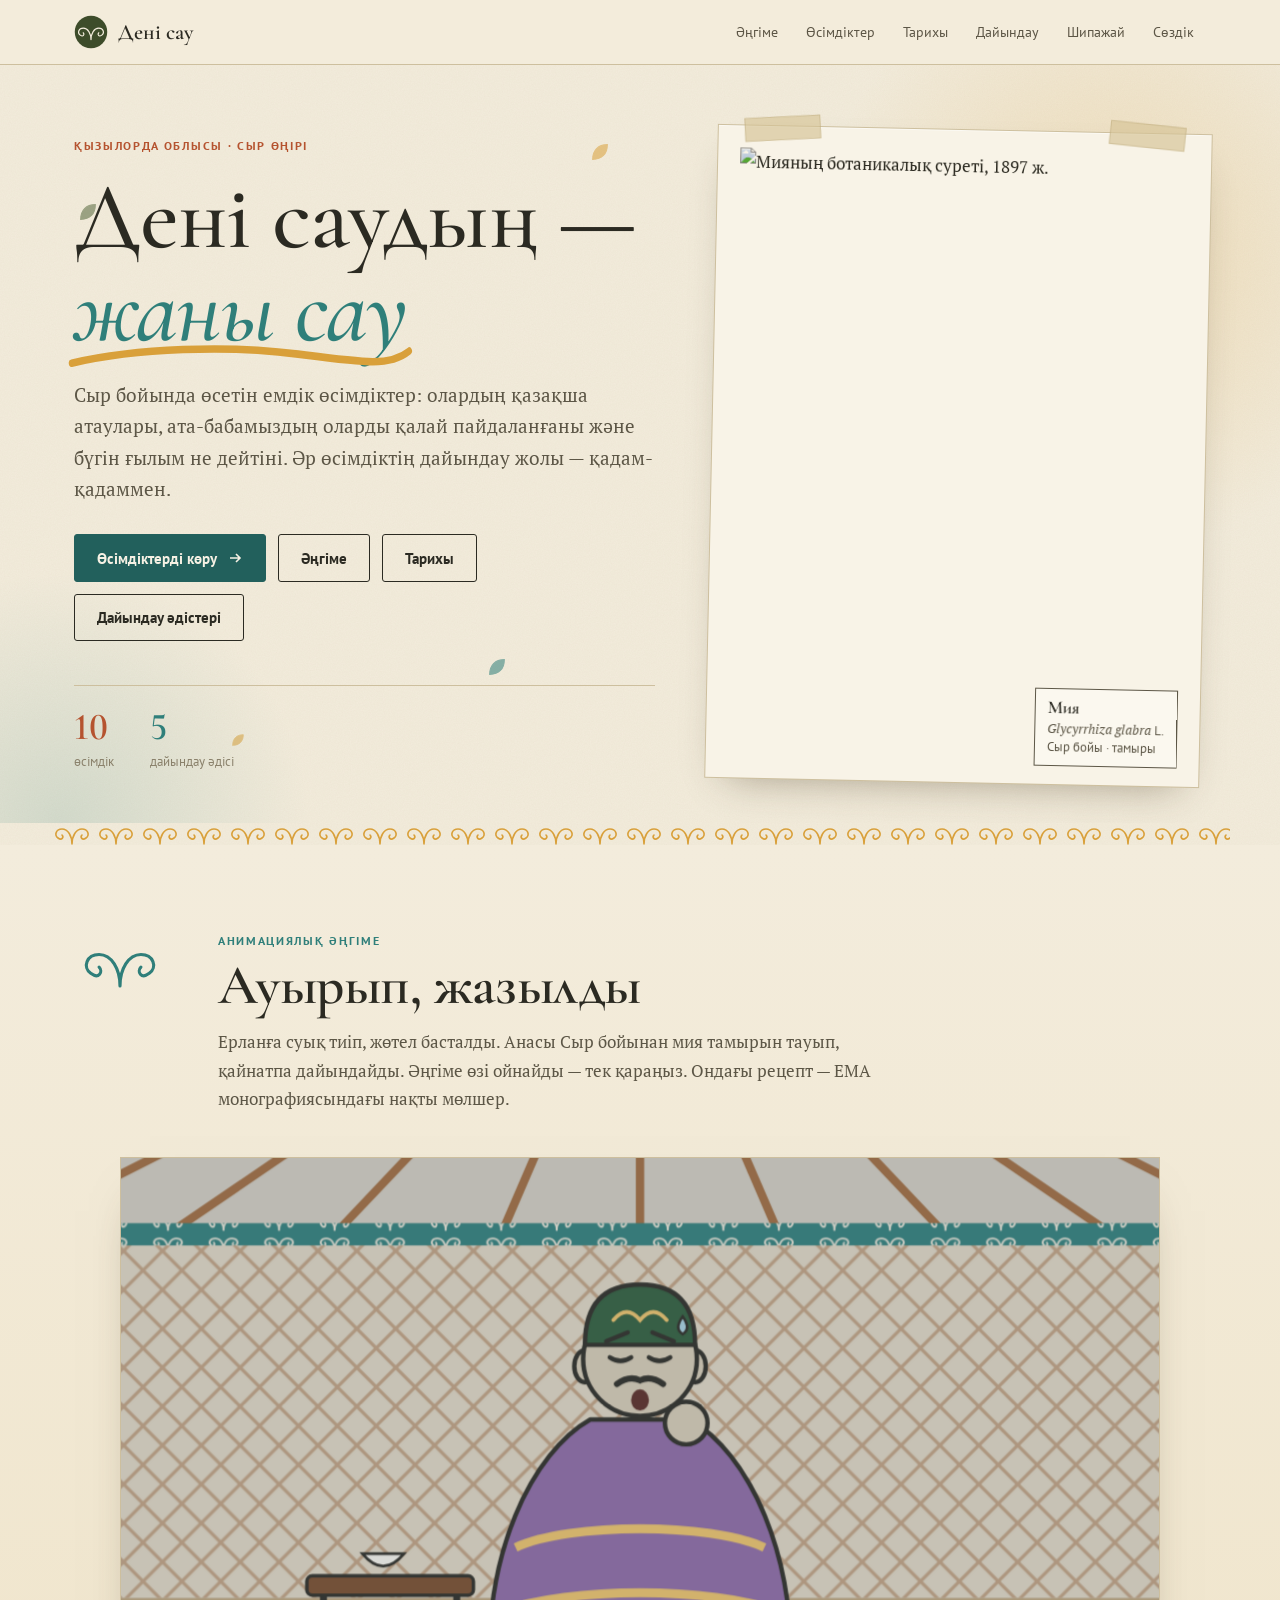
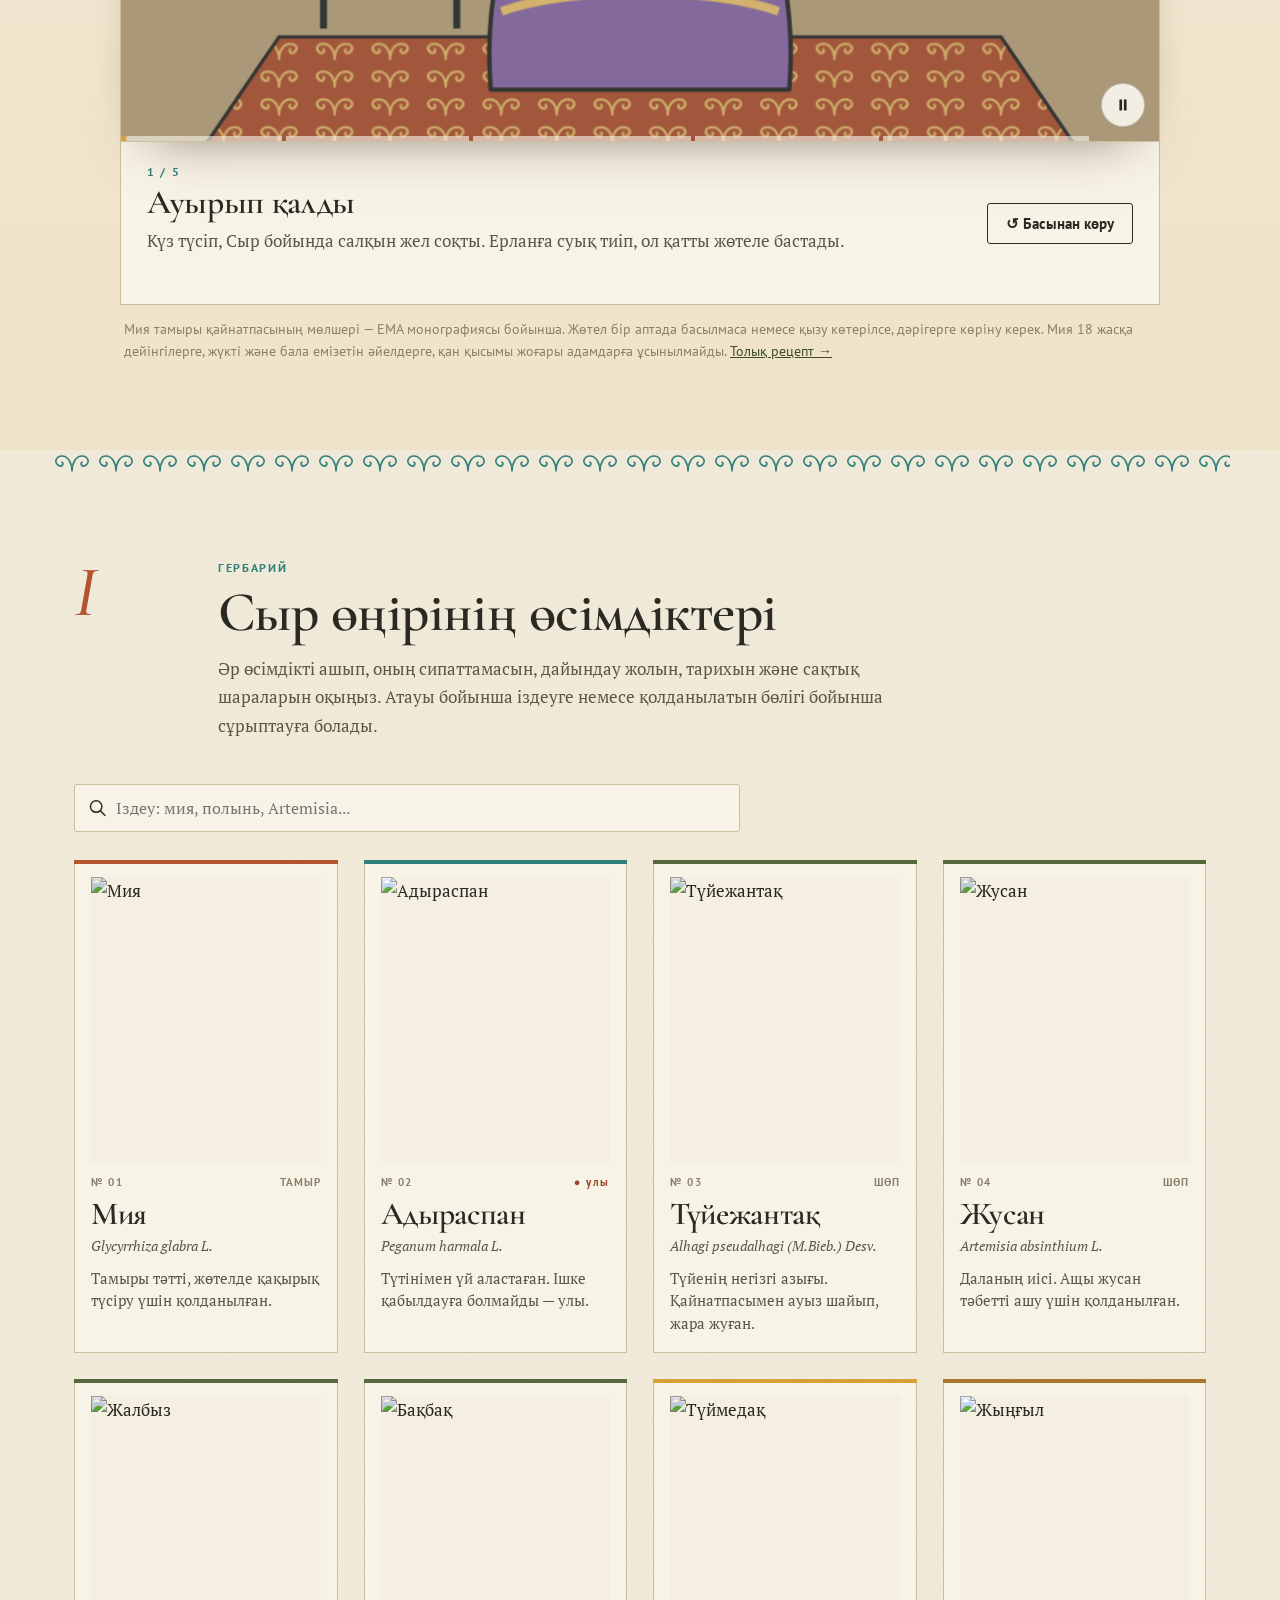
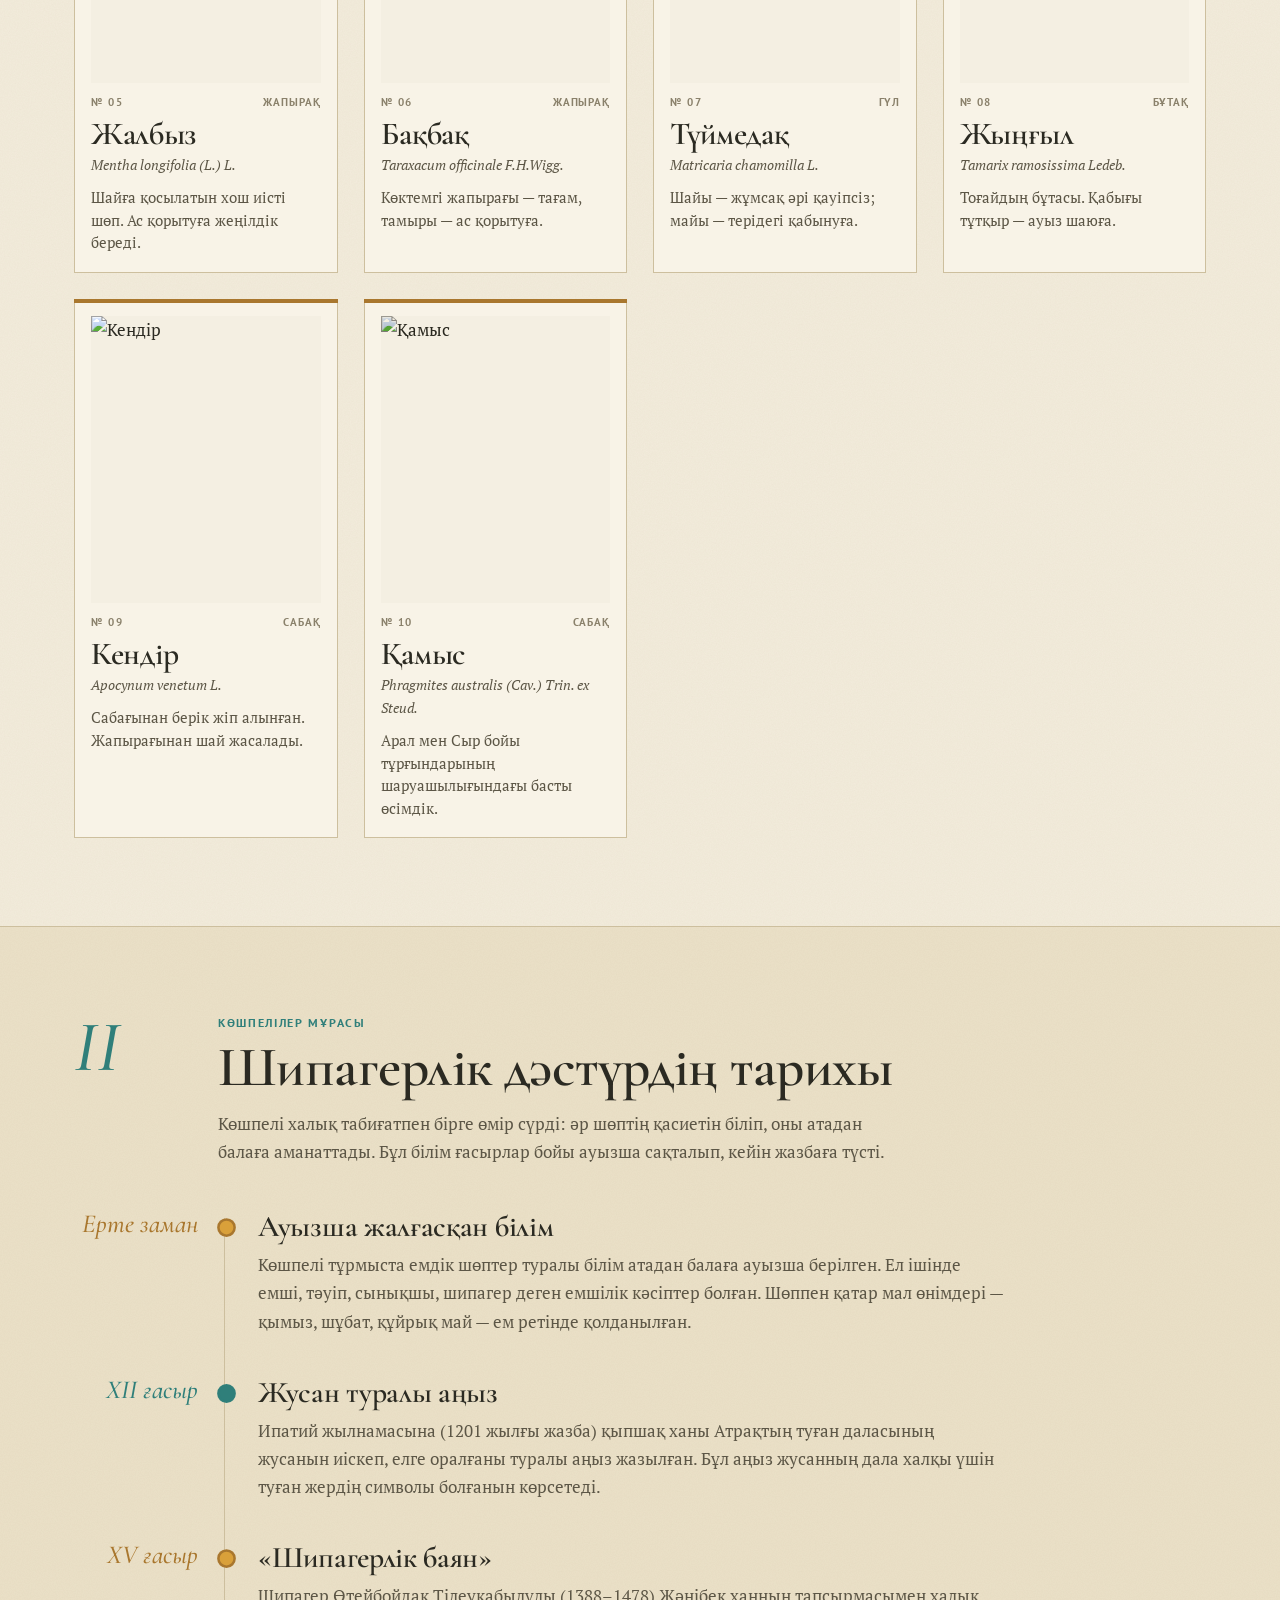
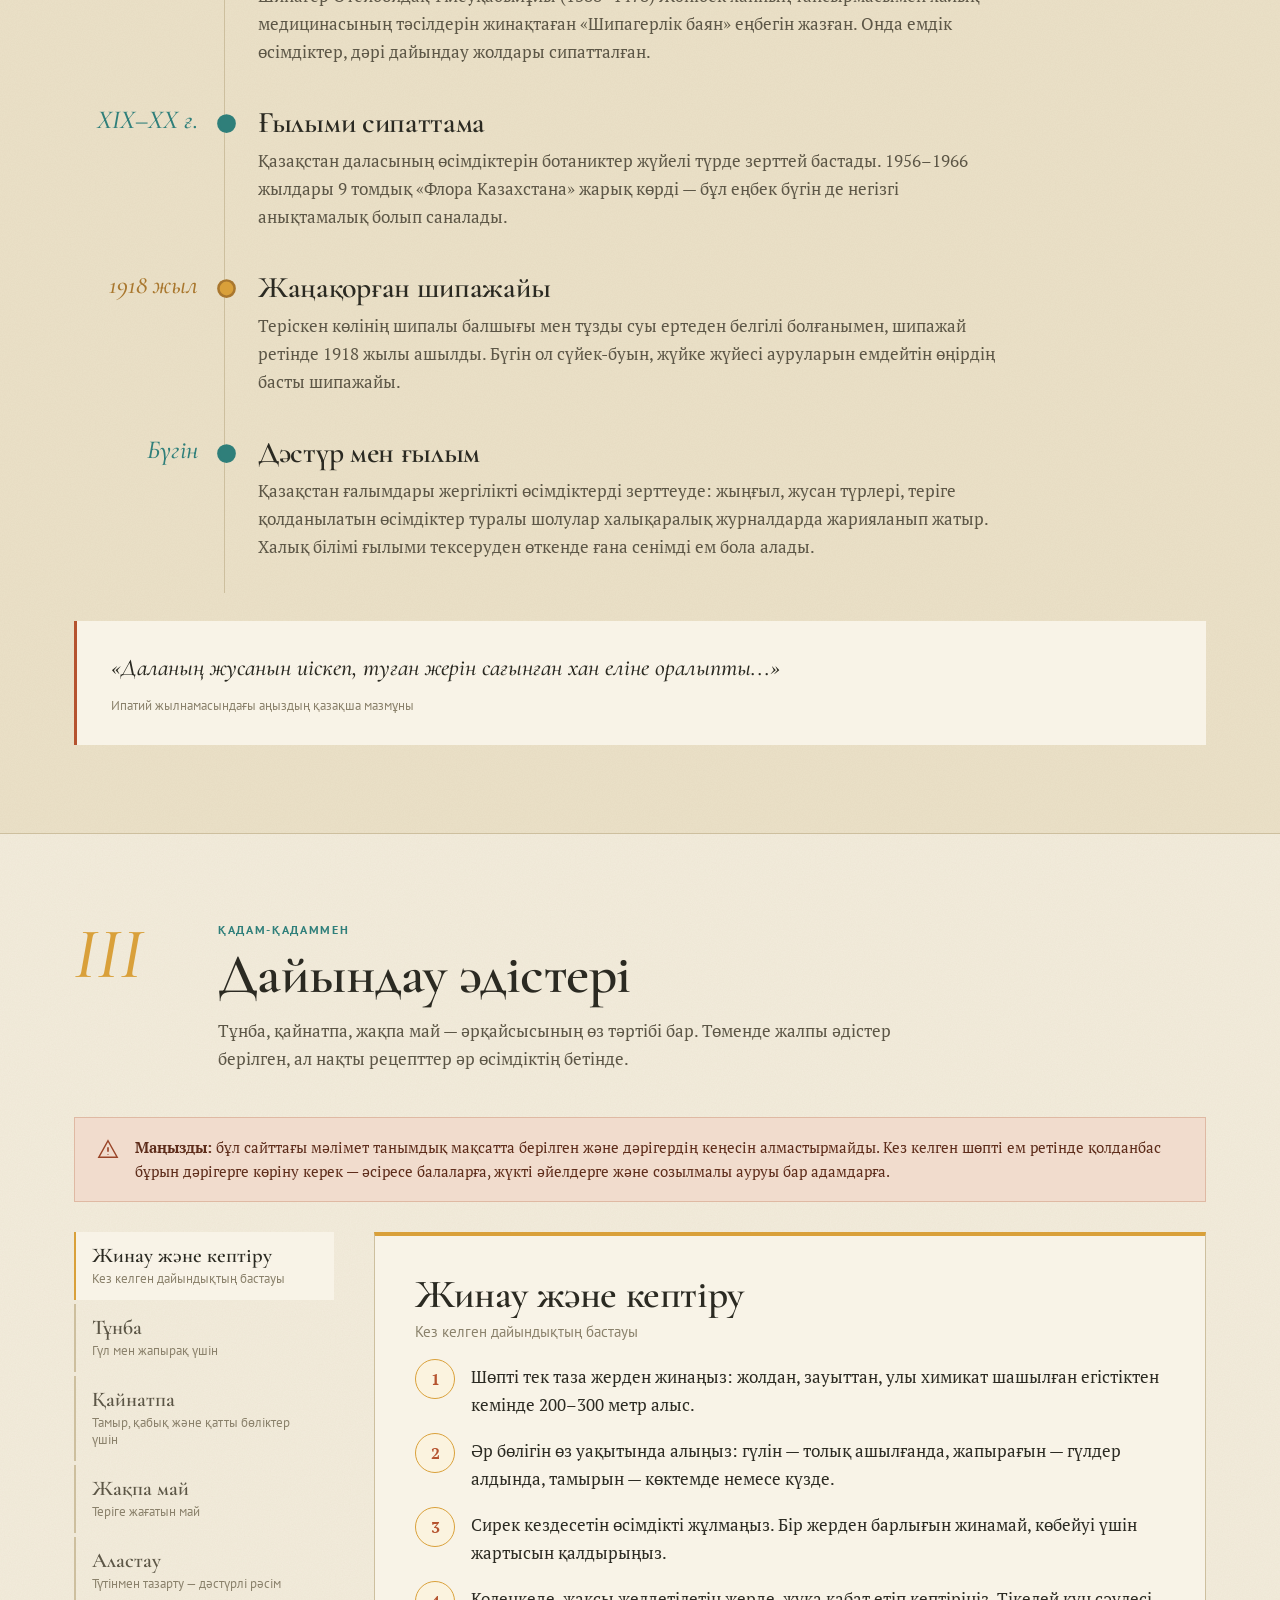
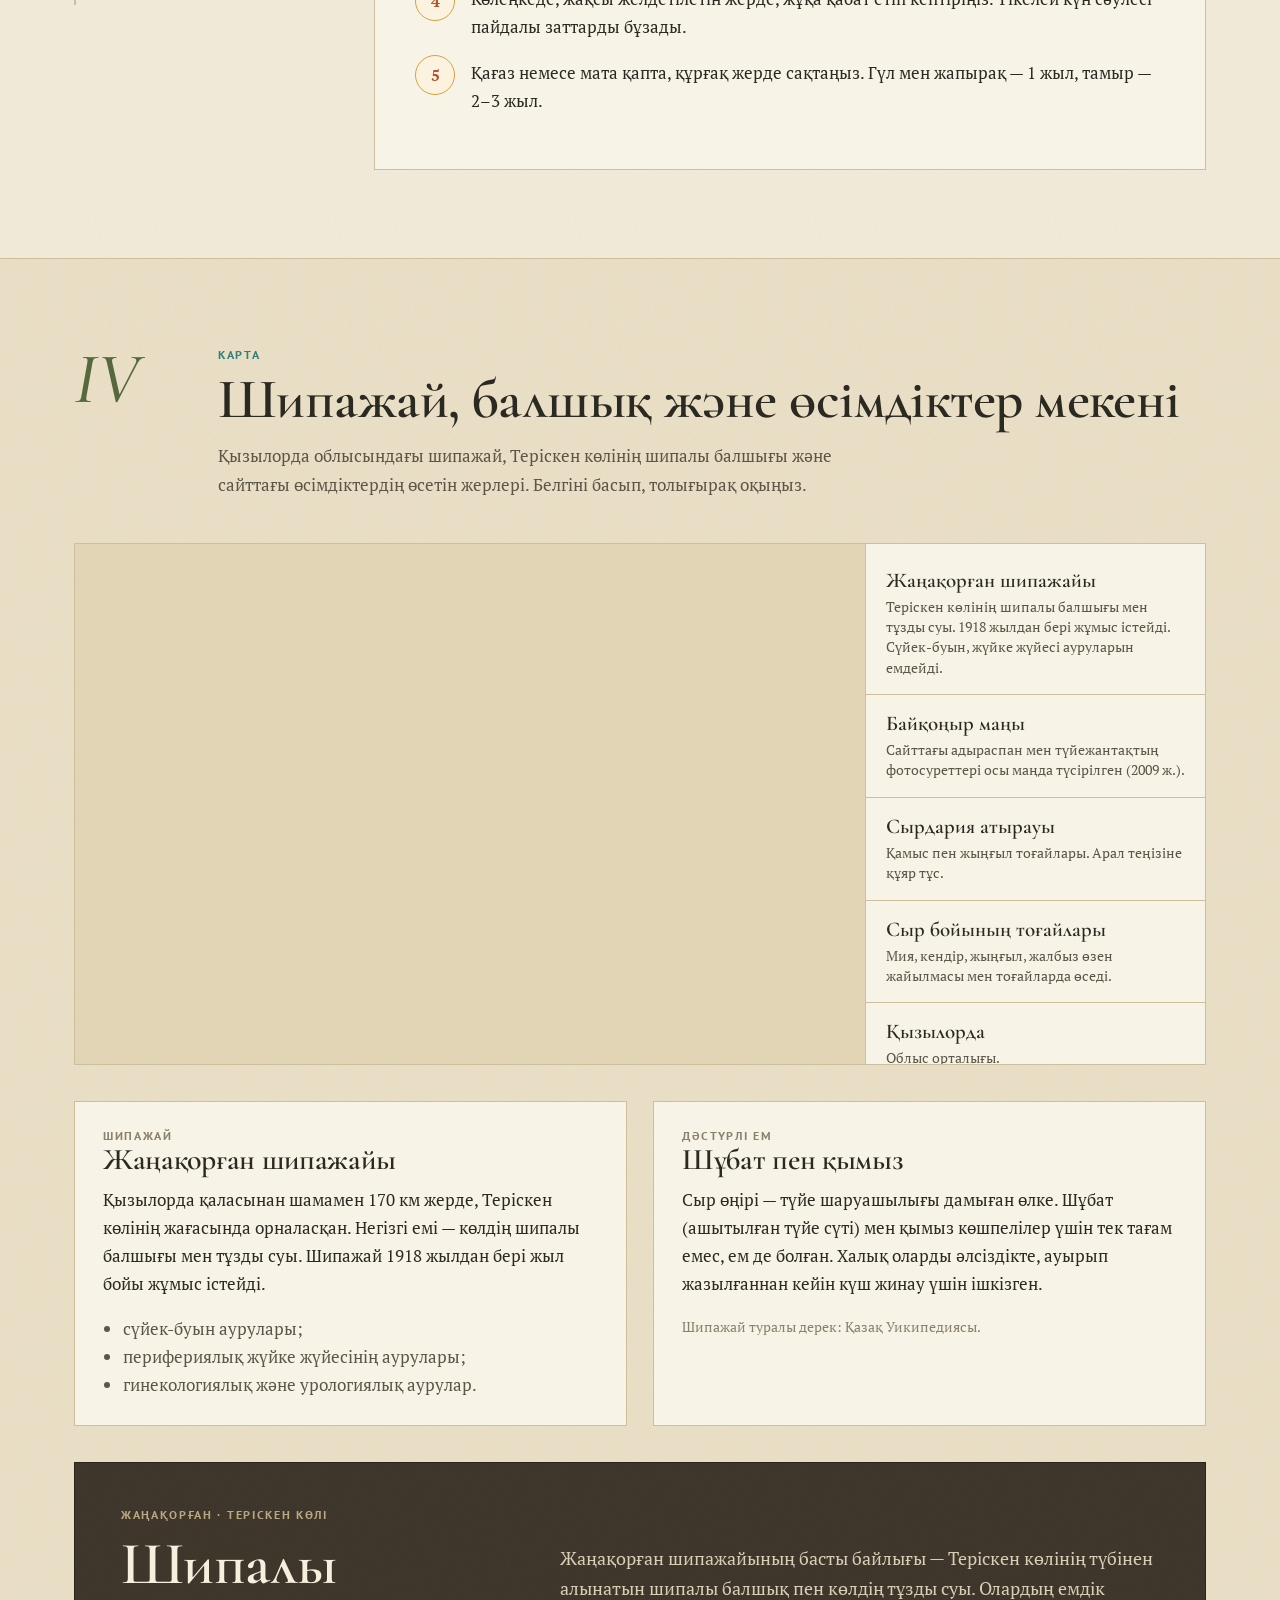
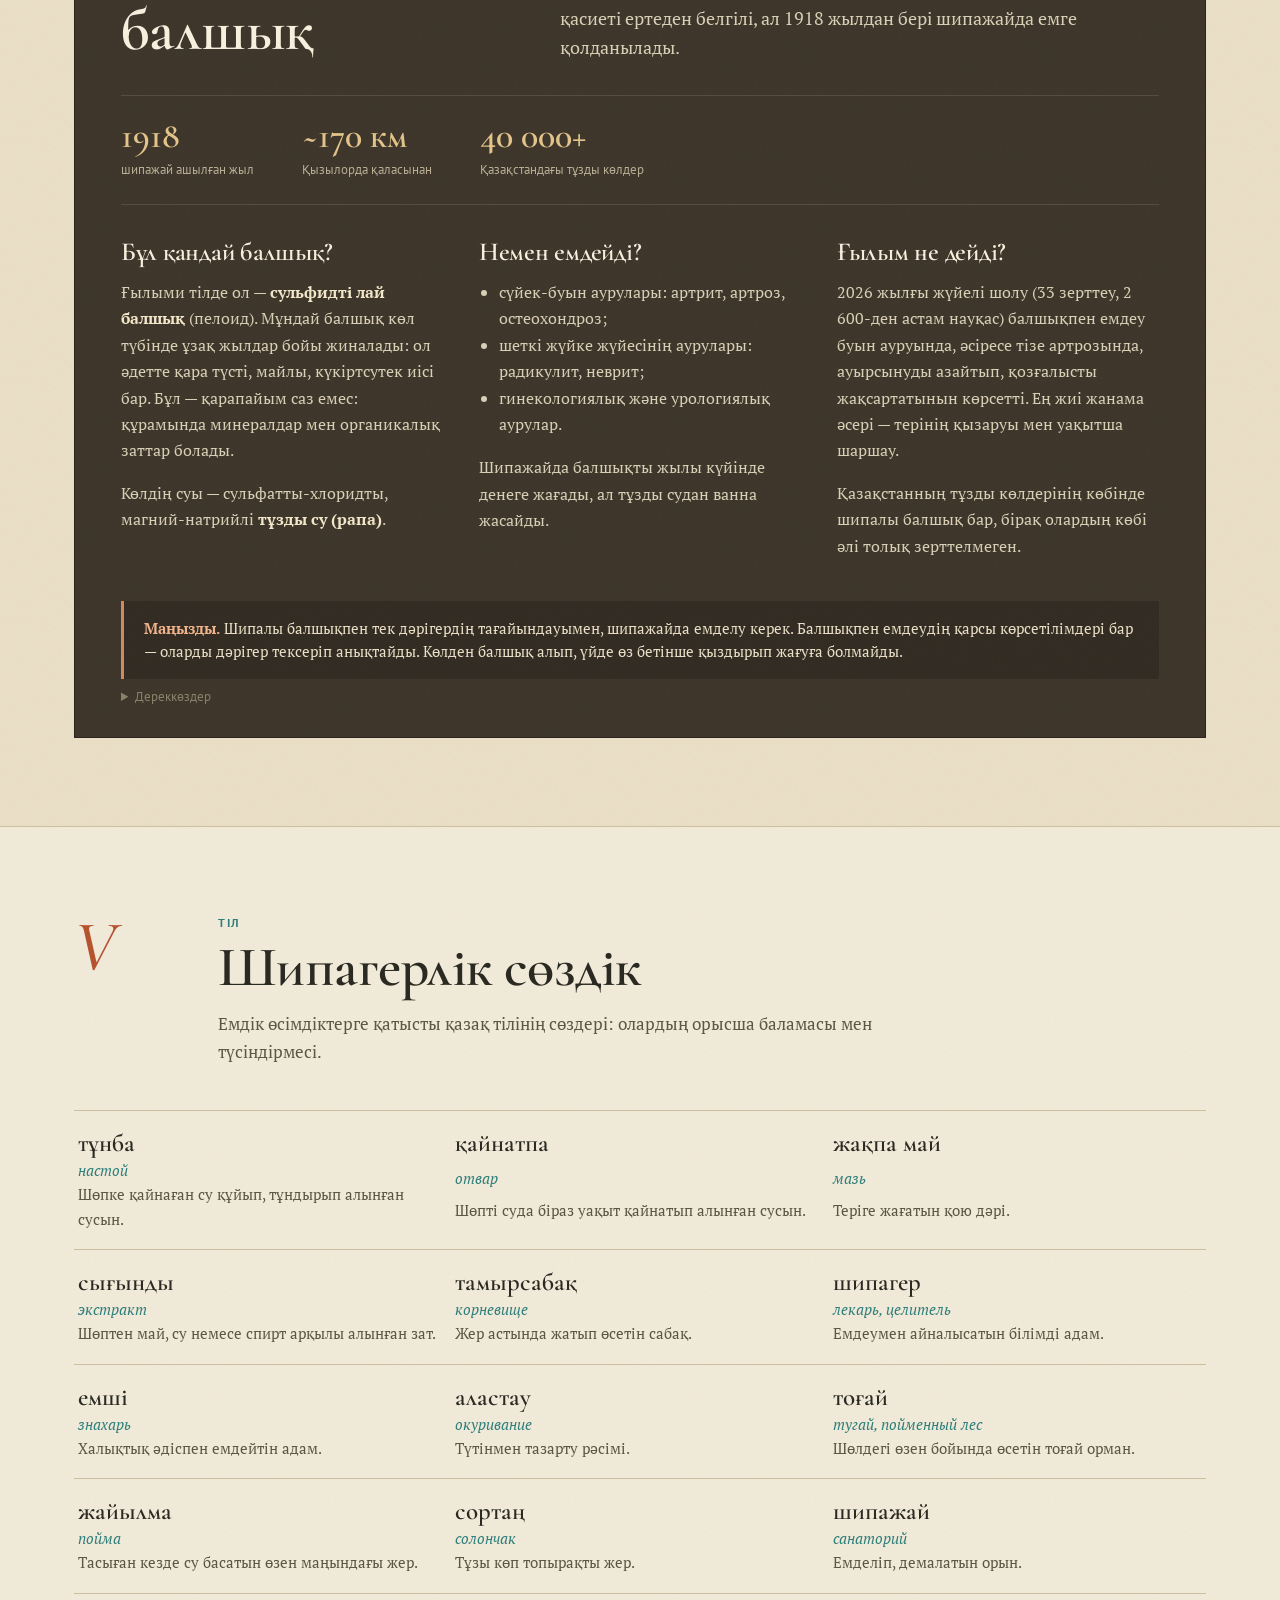
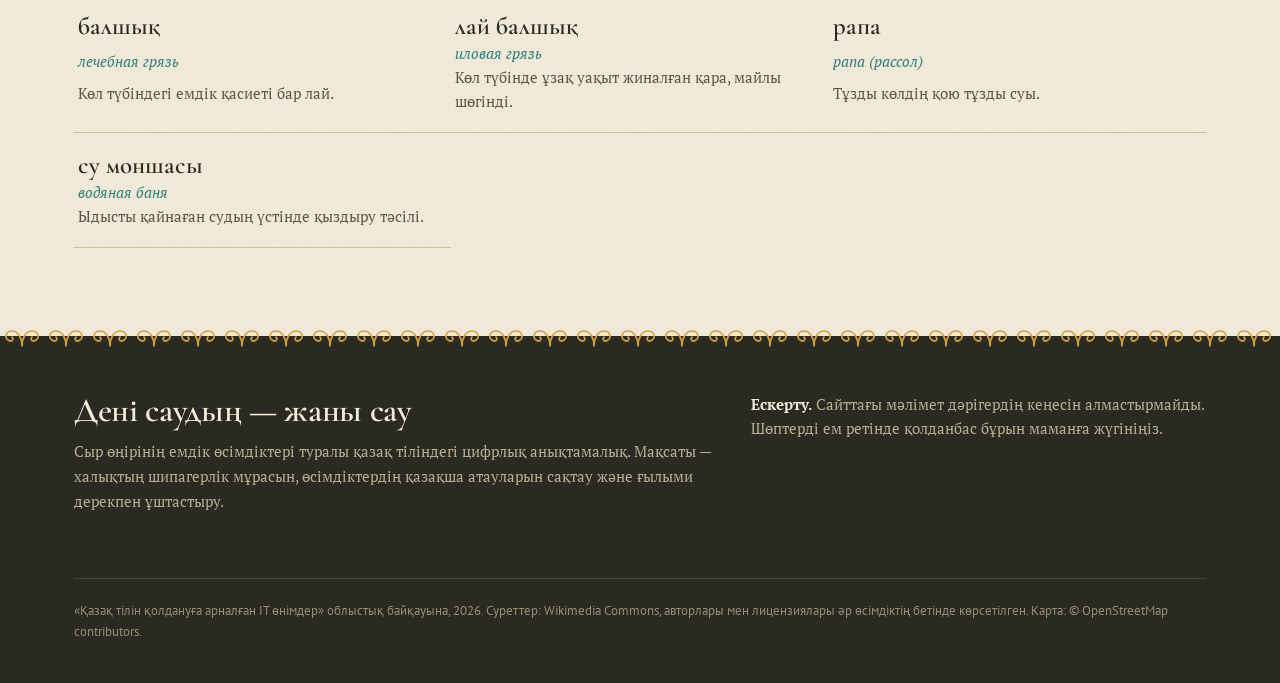
==== commit 8434645f: "Әңгіме енді үздіксіз фильм: өзі ойнайды, шеңбер ашылуы, камера қозғалысы, кейіпкерлердің шығуы Co-Au" ====
--- a/index.html
+++ b/index.html
@@ -9,8 +9,8 @@
   <link rel="preconnect" href="https://fonts.gstatic.com" crossorigin>
   <link href="https://fonts.googleapis.com/css2?family=Cormorant+Garamond:ital,wght@0,500;0,600;0,700;1,500&family=PT+Sans:wght@400;700&family=PT+Serif:ital,wght@0,400;0,700;1,400&display=swap" rel="stylesheet">
   <link rel="stylesheet" href="https://unpkg.com/leaflet@1.9.4/dist/leaflet.css">
-  <link rel="stylesheet" href="css/style.css?v=8">
-  <link rel="stylesheet" href="css/story.css?v=8">
+  <link rel="stylesheet" href="css/style.css?v=9">
+  <link rel="stylesheet" href="css/story.css?v=9">
   <link rel="icon" href="data:image/svg+xml,%3Csvg xmlns='http://www.w3.org/2000/svg' viewBox='0 0 44 44'%3E%3Ccircle cx='22' cy='22' r='21' fill='%233d4c2a'/%3E%3Cpath d='M22 32C22 22 26 14 32 14S40 20 36 23 30 22 32 20M22 32C22 22 18 14 12 14S4 20 8 23 14 22 12 20' fill='none' stroke='%23f3ecdc' stroke-width='2.2' stroke-linecap='round'/%3E%3C/svg%3E">
 </head>
 <body>
@@ -86,7 +86,7 @@
         <div>
           <div class="label">Анимациялық әңгіме</div>
           <h2>Ауырып, жазылды</h2>
-          <p>Ерланға суық тиіп, жөтел басталды. Анасы Сыр бойынан мия тамырын тауып, қайнатпа дайындайды. Әңгімедегі рецепт — EMA монографиясындағы нақты мөлшер.</p>
+          <p>Ерланға суық тиіп, жөтел басталды. Анасы Сыр бойынан мия тамырын тауып, қайнатпа дайындайды. Әңгіме өзі ойнайды — тек қараңыз. Ондағы рецепт — EMA монографиясындағы нақты мөлшер.</p>
         </div>
       </div>
 
@@ -206,7 +206,7 @@
                   <ellipse cx="336" cy="161" rx="5" ry="4"/><ellipse cx="337" cy="153" rx="4" ry="4"/>
                 </g>
               </g>
-              <g transform="translate(476 188)">
+              <g class="walk-in" transform="translate(476 188)">
                 <use href="#st-elderbody"/>
                 <path d="M-12 46Q-30 64 -44 82" fill="none" stroke="#2b2a22" stroke-width="13" stroke-linecap="round"/>
                 <path d="M-12 46Q-30 64 -44 82" fill="none" stroke="#4a3a2a" stroke-width="9" stroke-linecap="round"/>
@@ -268,6 +268,7 @@
 
             <!-- 4. Ем ішу -->
             <g class="scene s4" data-i="3">
+              <g class="heal">
               <rect width="800" height="450" fill="#ead9b4"/>
               <path d="M400 -160L-60 72M400 -160L60 72M400 -160L180 72M400 -160L300 72M400 -160L400 72M400 -160L500 72M400 -160L620 72M400 -160L740 72M400 -160L860 72" stroke="#a26b3c" stroke-width="6"/>
               <rect y="72" width="800" height="262" fill="#efe2c6"/>
@@ -300,12 +301,13 @@
               </g>
               </g>
               <rect class="gloom" width="800" height="450" fill="#5c6b78"/>
+              </g>
             </g>
 
             <!-- 5. Жазылды -->
             <g class="scene s5" data-i="4">
               <rect width="800" height="450" fill="#f6e3b5"/>
-              <g transform="translate(660 104)">
+              <g class="sunrise" transform="translate(660 104)">
                 <g class="rays" stroke="#f0b84a" stroke-width="5" stroke-linecap="round">
                   <path d="M0 -70V-86M0 70V86M-70 0H-86M70 0H86M49 -49L61 -61M-49 49L-61 61M49 49L61 61M-49 -49L-61 -61"/>
                 </g>
@@ -345,7 +347,7 @@
                 <circle cx="-20" cy="12" r="5" fill="#e07c63" opacity=".45"/>
                 <circle cx="20" cy="12" r="5" fill="#e07c63" opacity=".45"/>
               </g>
-              <g transform="translate(560 212)">
+              <g class="fade-late" transform="translate(560 212)">
                 <use href="#st-elderbody"/>
                 <use href="#st-elderhead"/>
               </g>
@@ -355,17 +357,16 @@
           <button class="story-play" id="storyPlay" aria-label="Тоқтату">
             <svg viewBox="0 0 20 20" aria-hidden="true"><path class="i-pause" d="M6 4h3v12H6zM11 4h3v12h-3z"/><path class="i-play" d="M6 4l10 6-10 6z"/></svg>
           </button>
+          <div class="story-progress" id="storyProg"></div>
         </div>
         <div class="story-bar">
           <div class="story-text" aria-live="polite">
             <div class="label" id="storyStep">1 / 5</div>
             <h3 id="storyH">Ауырып қалды</h3>
-            <p id="storyP"></p>
+            <p id="storyP">Күз түсіп, Сыр бойында салқын жел соқты. Ерланға суық тиіп, ол қатты жөтеле бастады.</p>
           </div>
           <div class="story-nav">
-            <button class="btn" id="storyPrev" aria-label="Алдыңғы">←</button>
-            <div class="story-dots" id="storyDots"></div>
-            <button class="btn primary" id="storyNext">Келесі →</button>
+            <button class="btn" id="storyReplay">↺ Басынан көру</button>
           </div>
         </div>
         <p class="story-note">Мия тамыры қайнатпасының мөлшері — EMA монографиясы бойынша. Жөтел бір аптада басылмаса немесе қызу көтерілсе, дәрігерге көріну керек. Мия 18 жасқа дейінгілерге, жүкті және бала емізетін әйелдерге, қан қысымы жоғары адамдарға ұсынылмайды. <a href="plant.html?id=miya#dayindau">Толық рецепт →</a></p>
@@ -552,8 +553,8 @@
 </footer>
 
 <script src="https://unpkg.com/leaflet@1.9.4/dist/leaflet.js"></script>
-<script src="js/data.js?v=8"></script>
-<script src="js/app.js?v=8"></script>
-<script src="js/story.js?v=8"></script>
+<script src="js/data.js?v=9"></script>
+<script src="js/app.js?v=9"></script>
+<script src="js/story.js?v=9"></script>
 </body>
 </html>
--- a/css/story.css
+++ b/css/story.css
@@ -16,15 +16,38 @@
 .story .chs { stroke: var(--chapan); }
 .story svg { --skin: #d8a27a; --chapan: #2f7f7a; }
 .s1 { --skin: #d9cdb6; }
-.s4 { --skin: #d9cdb6; --chapan: #7f8b88; }
-.s4.on { animation: heal 3.2s 0.6s ease forwards; }
+.s4 .heal { --skin: #d9cdb6; --chapan: #7f8b88; }
+.s4.on .heal { animation: heal 3.6s 1.2s ease forwards; }
 @keyframes heal { to { --skin: #d8a27a; --chapan: #2f7f7a; } }
 .s4 .gloom { opacity: 0.22; }
-.s4.on .gloom { animation: fadeout 3.2s 0.6s ease forwards; }
+.s4.on .gloom { animation: fadeout 3.6s 1.2s ease forwards; }
 @keyframes fadeout { to { opacity: 0; } }
 
-.scene { opacity: 0; transition: opacity 0.8s ease; pointer-events: none; }
+/* Сахналар ауысуы: жұмсақ шеңбер ашылуы және «камера» баяу жақындауы */
+.scene { opacity: 0; transition: opacity 1.4s cubic-bezier(.4, 0, .2, 1); pointer-events: none; transform-box: view-box; transform-origin: 50% 58%; }
 .scene.on { opacity: 1; }
+.scene.on.enter { animation: reveal 1.6s cubic-bezier(.4, 0, .2, 1) both, kb var(--kb, 9s) linear both; }
+@keyframes reveal { from { clip-path: circle(12% at 50% 58%); } to { clip-path: circle(85% at 50% 58%); } }
+@keyframes kb { from { transform: scale(1.0); } to { transform: scale(1.07); } }
+.story.paused .scene, .story.paused .scene * { animation-play-state: paused !important; }
+
+/* Кейіпкерлердің шығуы */
+.walk-in { opacity: 0; }
+.s2.on .walk-in { animation: walkin 2.6s 0.5s cubic-bezier(.2, .7, .2, 1) both; }
+@keyframes walkin { from { translate: 170px 0; opacity: 0; } 30% { opacity: 1; } to { translate: 0 0; opacity: 1; } }
+.s2.on .plant { animation: grow 2s 0.3s cubic-bezier(.2, .8, .2, 1) both, sway 5s 2.3s ease-in-out infinite; }
+@keyframes grow { from { scale: 1 0; } to { scale: 1 1; } }
+.s3.on .fire { animation: fadein 1.2s 0.3s ease both; }
+@keyframes fadein { from { opacity: 0; } to { opacity: 1; } }
+.s1.on .puffs { animation: fadein 1s 1.2s ease both; }
+.sunrise { opacity: 0; }
+.s5.on .sunrise { animation: rise 2.8s 0.2s cubic-bezier(.2, .7, .2, 1) both; }
+@keyframes rise { from { translate: 0 150px; opacity: 0; } 40% { opacity: 1; } to { translate: 0 0; opacity: 1; } }
+.hero-man { transform-box: fill-box; transform-origin: 50% 100%; }
+.s5.on .hero-man { animation: popin 1s 0.9s cubic-bezier(.3, 1.5, .5, 1) both, hop 2.4s 1.9s ease-in-out infinite; }
+@keyframes popin { from { scale: 0.5; opacity: 0; } to { scale: 1; opacity: 1; } }
+.fade-late { opacity: 0; }
+.s5.on .fade-late { animation: fadein 1.2s 1.6s ease both; }
 
 /* Сахна анимациялары тек белсенді сахнада жүреді */
 .scene * { animation-play-state: paused; }
@@ -94,7 +117,7 @@
 .hero-man { animation: hop 2.4s ease-in-out infinite; }
 @keyframes hop { 0%, 100% { translate: 0 0; } 50% { translate: 0 -6px; } }
 .motto { opacity: 0; }
-.s5.on .motto { animation: chip 0.9s 0.8s ease forwards; }
+.s5.on .motto { animation: chip 1.2s 2.4s ease forwards; }
 
 /* Ойнату батырмасы */
 .story-play {
@@ -115,14 +138,14 @@
 .story-text .label { color: var(--turq); }
 .story-nav { display: flex; align-items: center; gap: 12px; }
 .story-nav .btn { padding: 12px 18px; }
-.story-dots { display: flex; gap: 6px; }
-.story-dots button { width: 28px; height: 6px; border-radius: 3px; border: 0; background: var(--paper-3); cursor: pointer; padding: 0; position: relative; overflow: hidden; }
-.story-dots button.done { background: var(--saffron); }
-.story-dots button.on { background: var(--paper-3); }
-.story-dots button.on i { position: absolute; inset: 0; background: var(--turq); transform-origin: left; transform: scaleX(0); }
-.story-dots button.on.run i { animation: fill var(--dur, 7s) linear forwards; }
-.story-dots button.on.stop i { transform: scaleX(1); }
-@keyframes fill { to { transform: scaleX(1); } }
+/* Үздіксіз прогресс жолағы */
+.story-progress { position: absolute; left: 0; right: 0; bottom: 0; display: flex; gap: 4px; padding: 0 70px 0 0; }
+.story-progress button { flex-basis: 0; height: 18px; border: 0; padding: 0; background: none; cursor: pointer; display: flex; align-items: flex-end; }
+.story-progress i { display: block; width: 100%; height: 5px; background: rgba(251, 248, 239, 0.6); position: relative; overflow: hidden; }
+.story-progress i::after { content: ""; position: absolute; inset: 0; background: var(--saffron); transform: scaleX(var(--p, 0)); transform-origin: left; }
+.story-progress button:hover i { background: rgba(251, 248, 239, 0.9); }
+.story-text { transition: opacity 0.28s ease, transform 0.28s ease; }
+.story-text.swap { opacity: 0; transform: translateY(6px); }
 .story-note { font: 14px/1.55 var(--label); color: var(--ink-faint); margin: 14px 4px 0; }
 
 @media (max-width: 760px) {
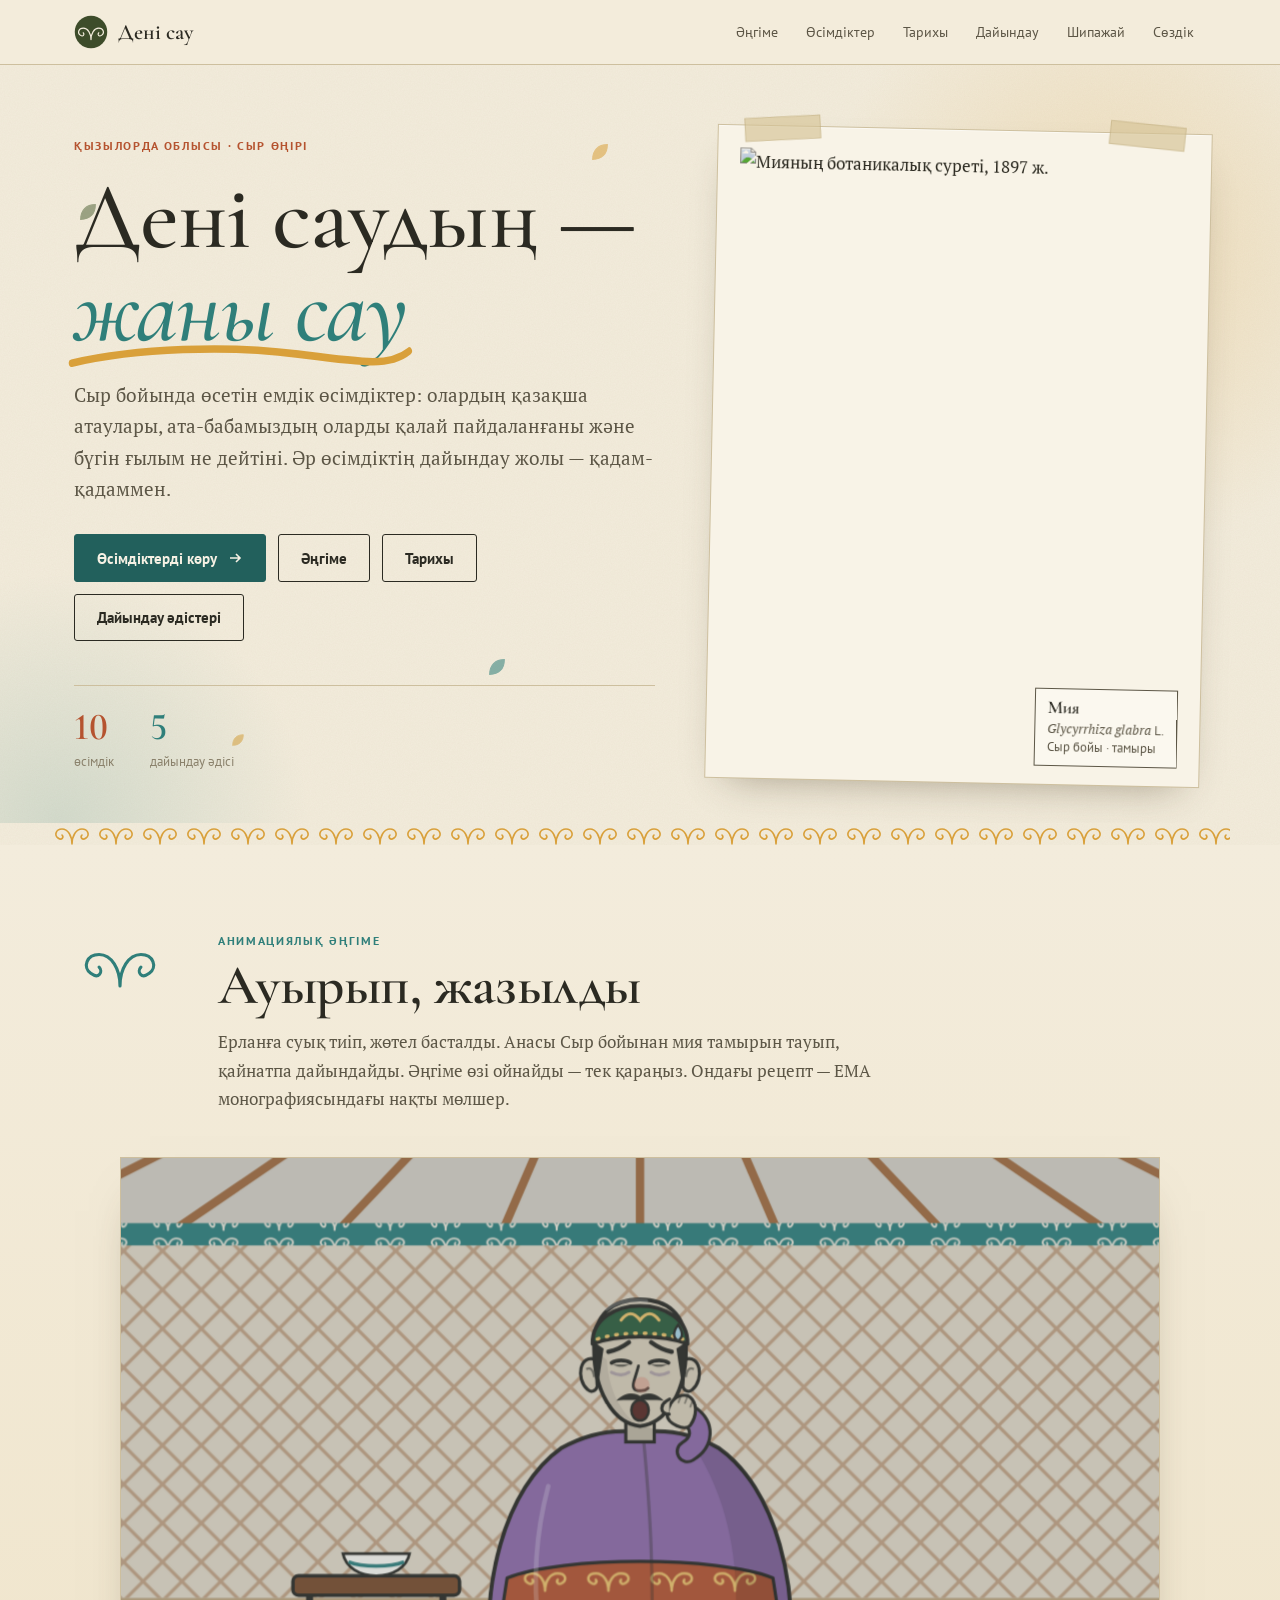
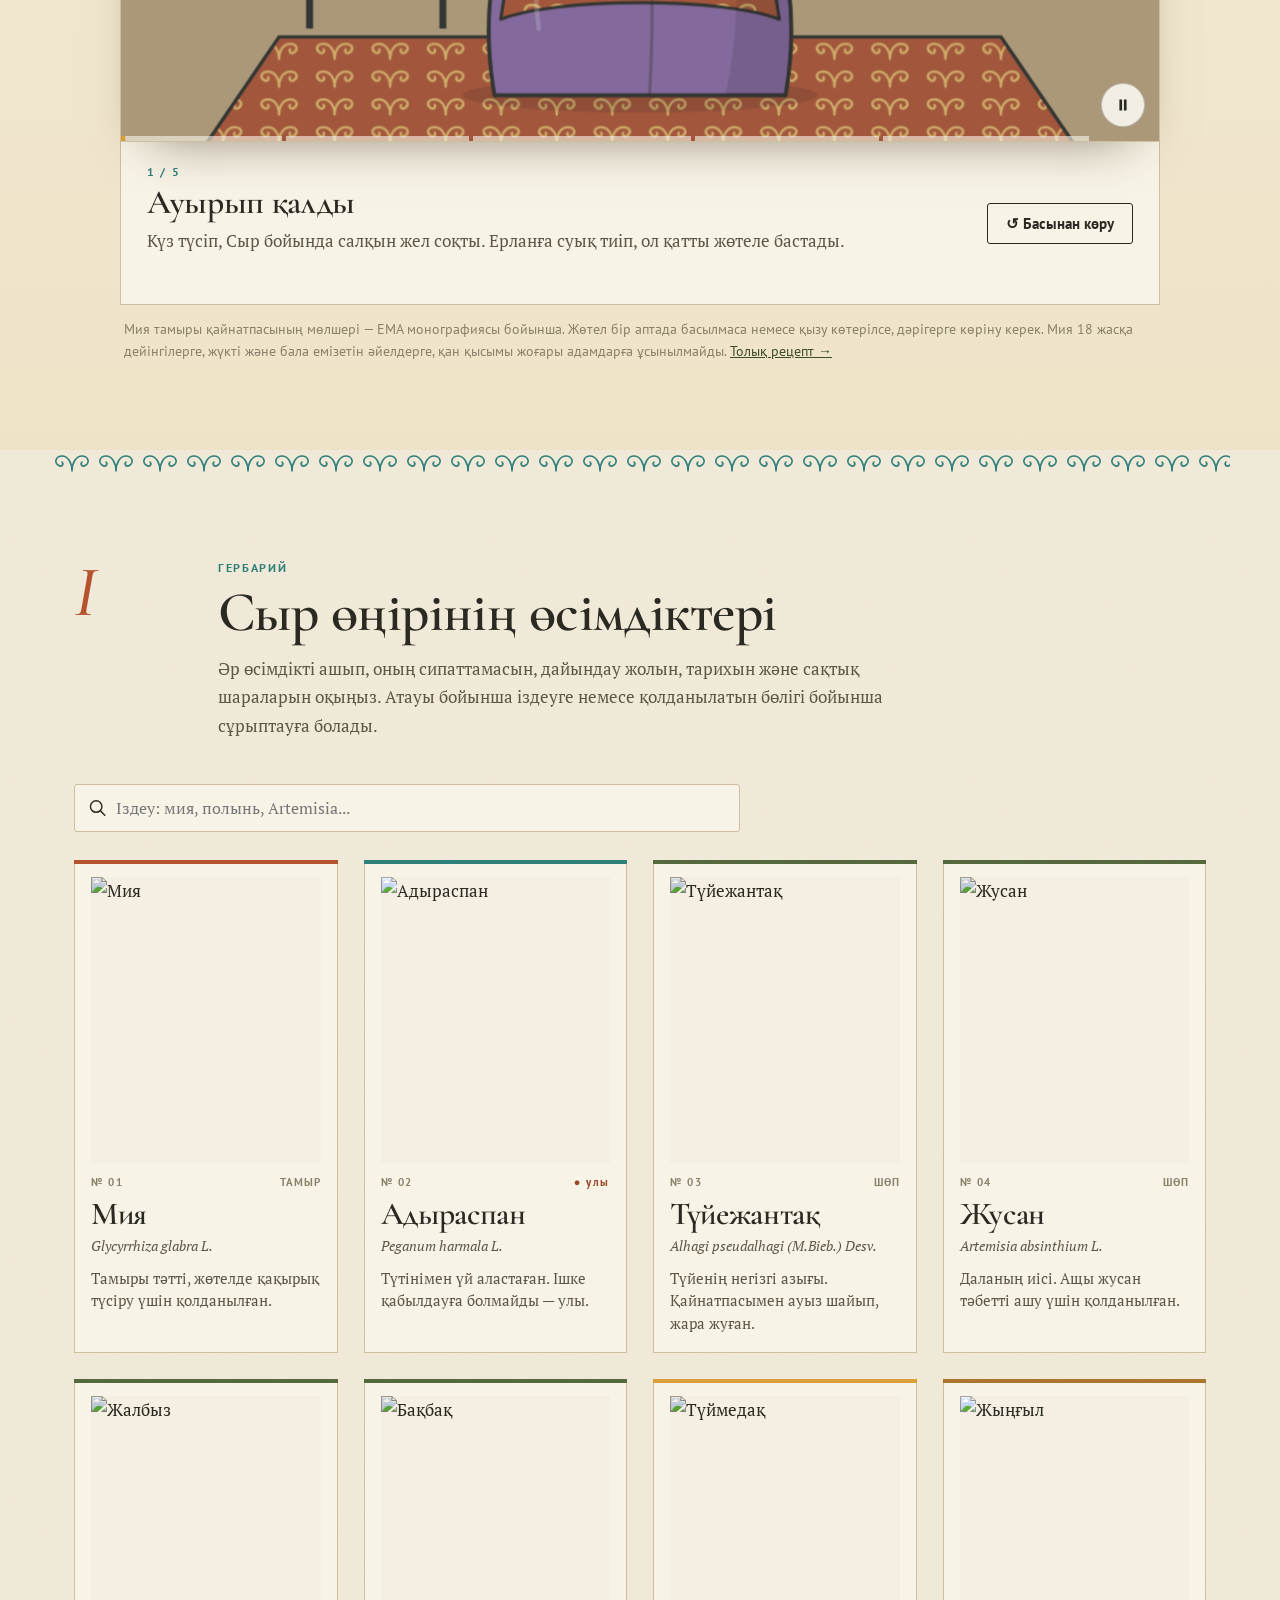
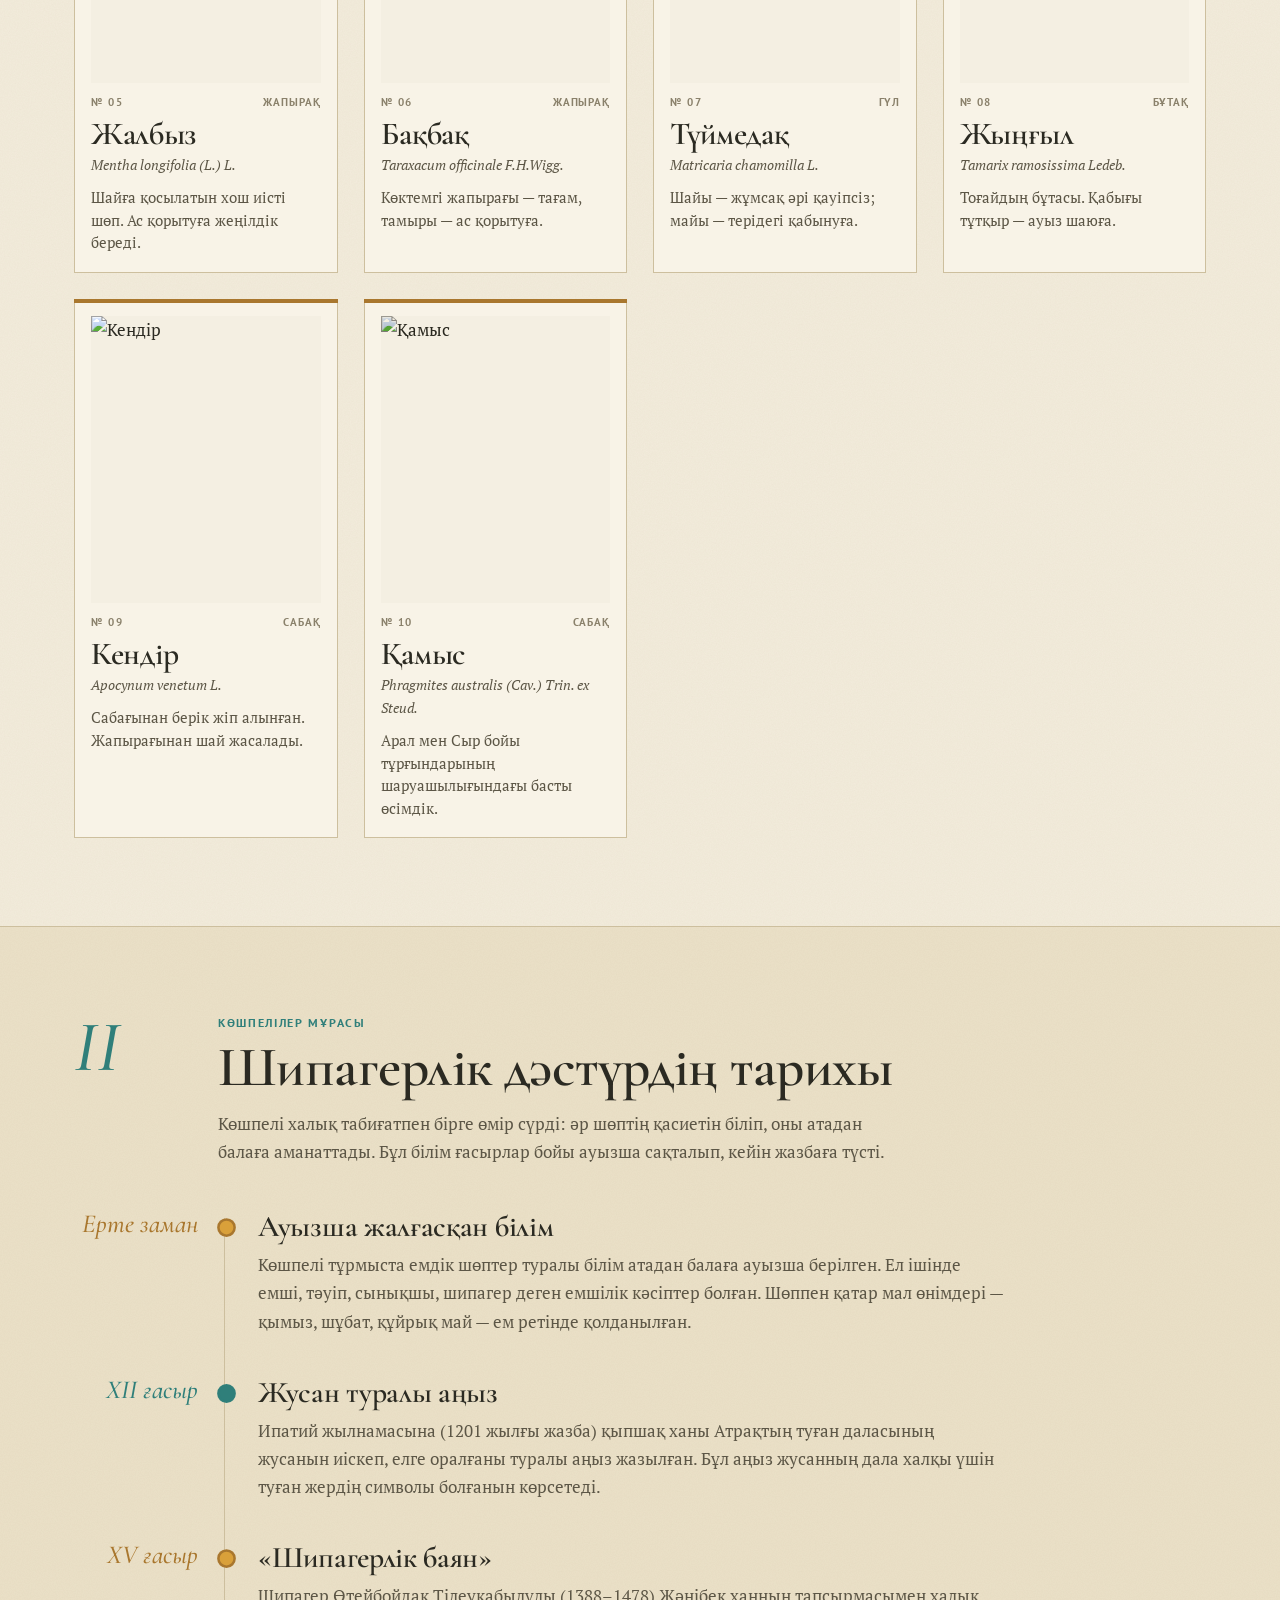
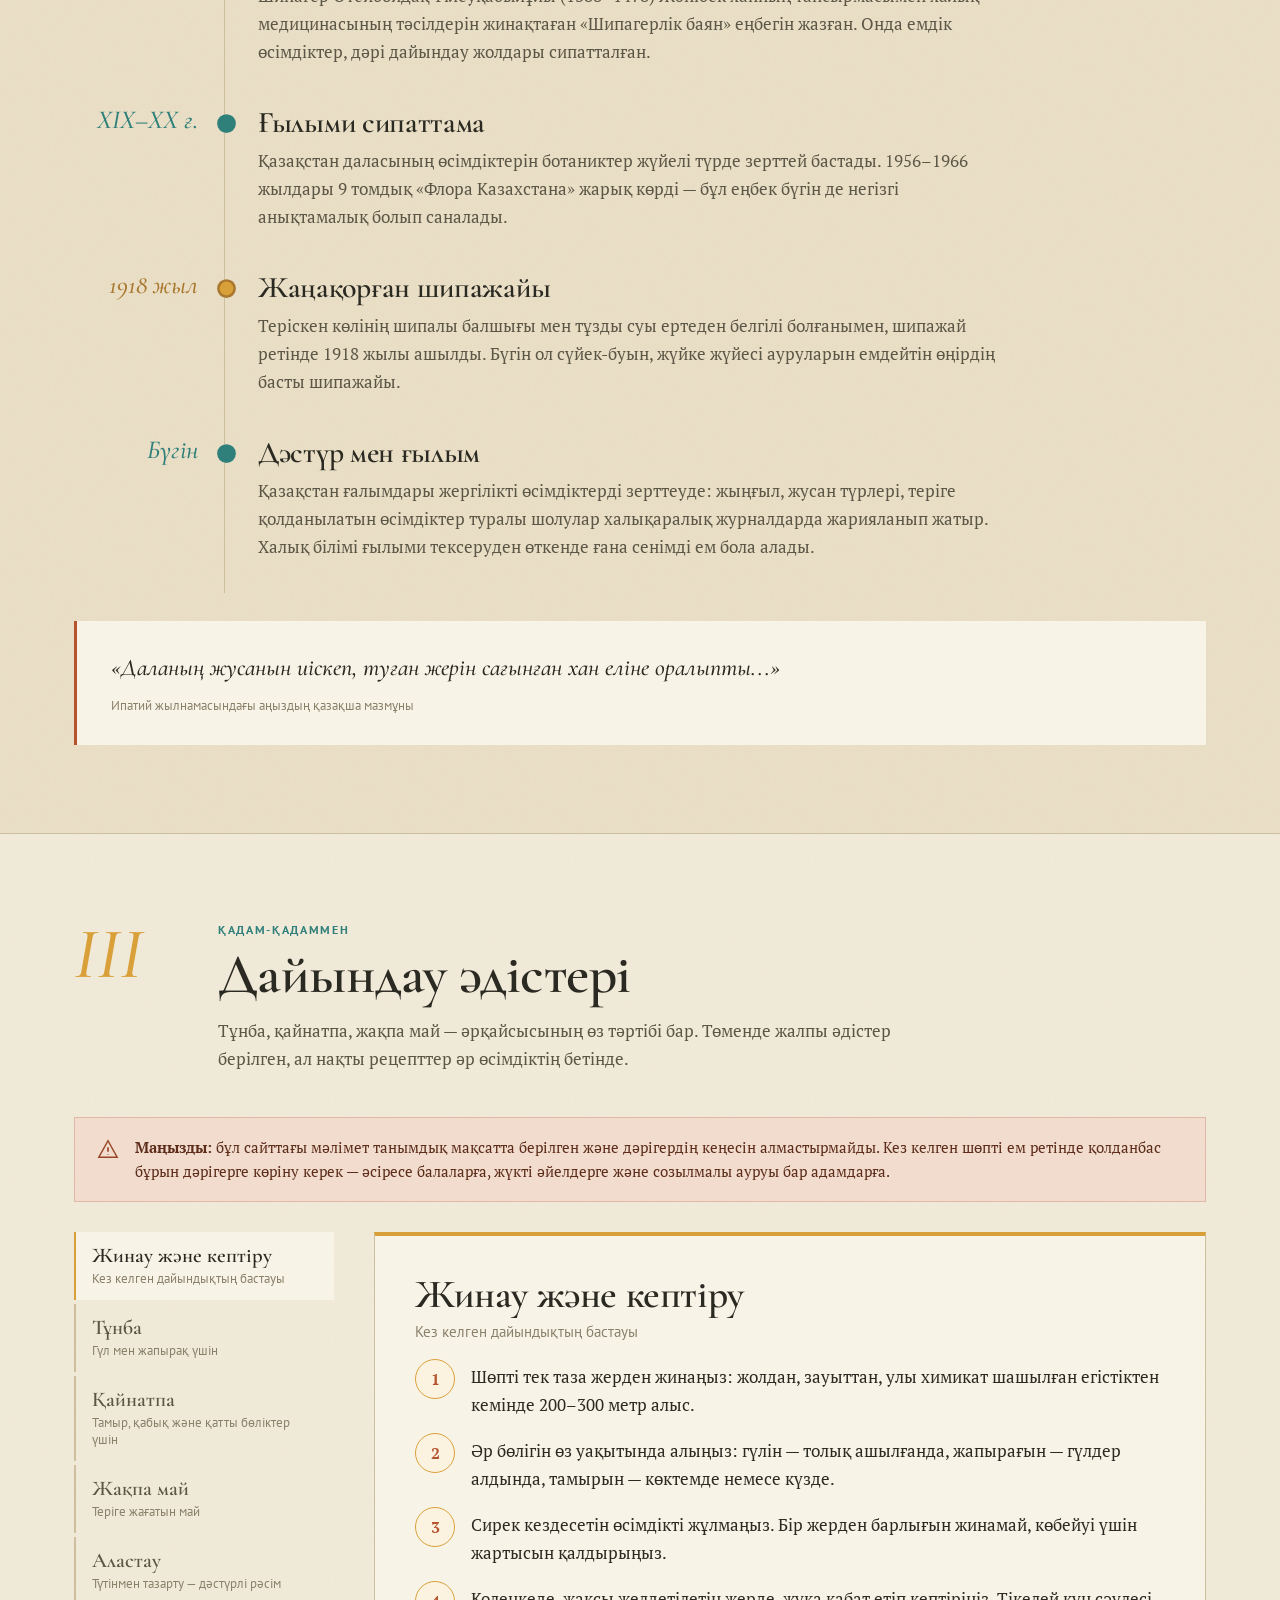
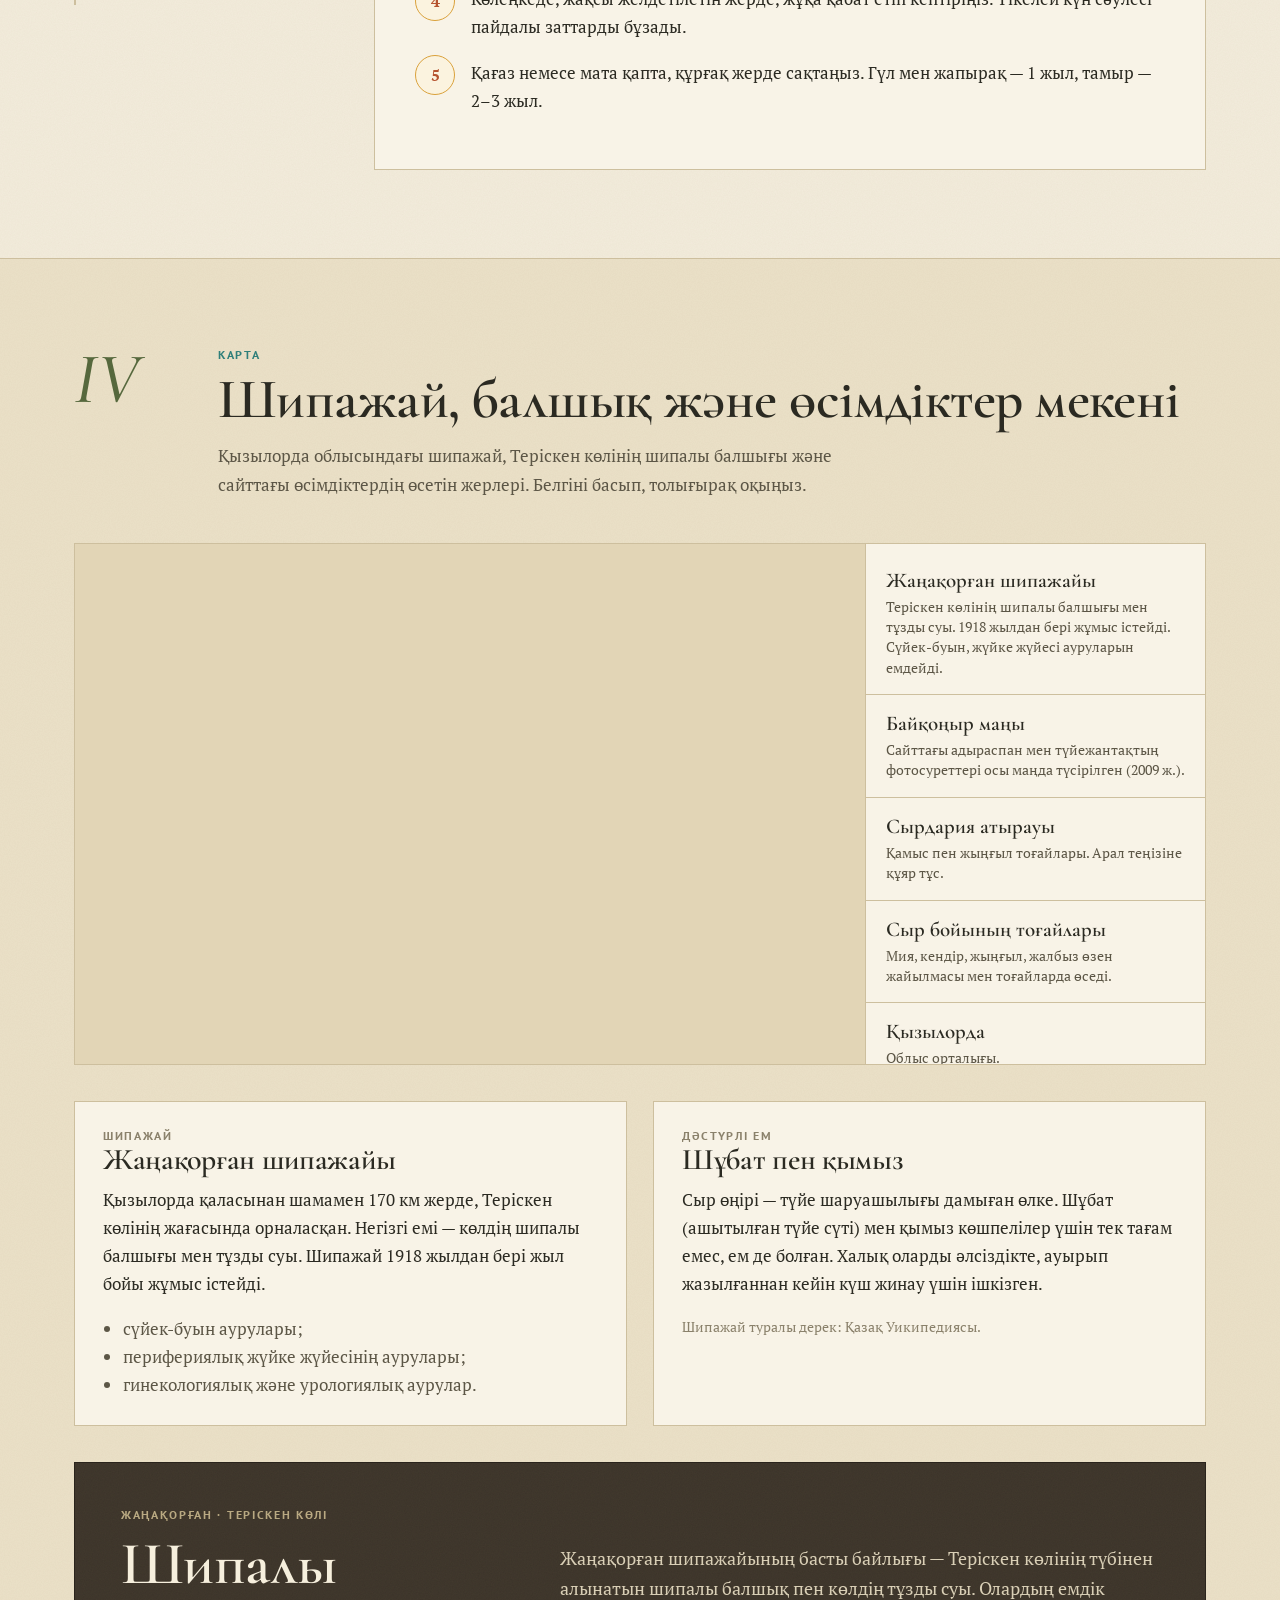
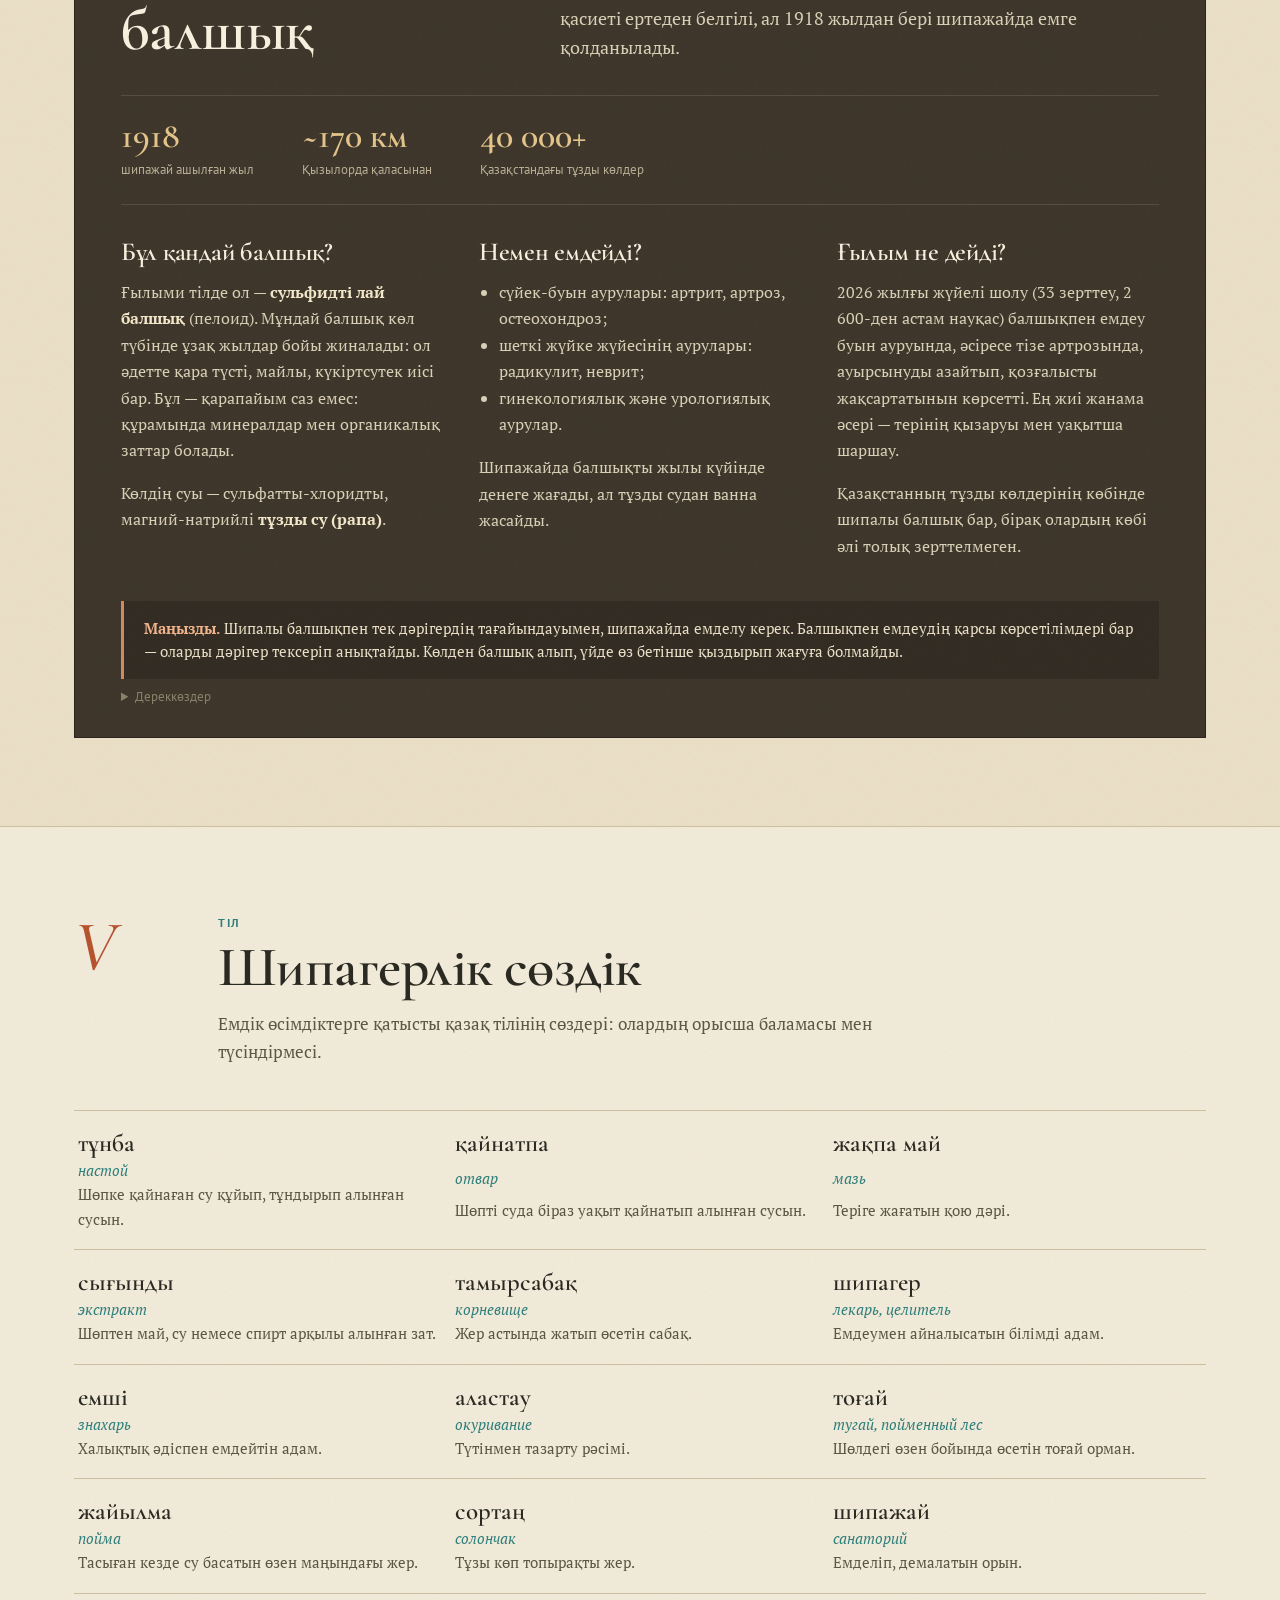
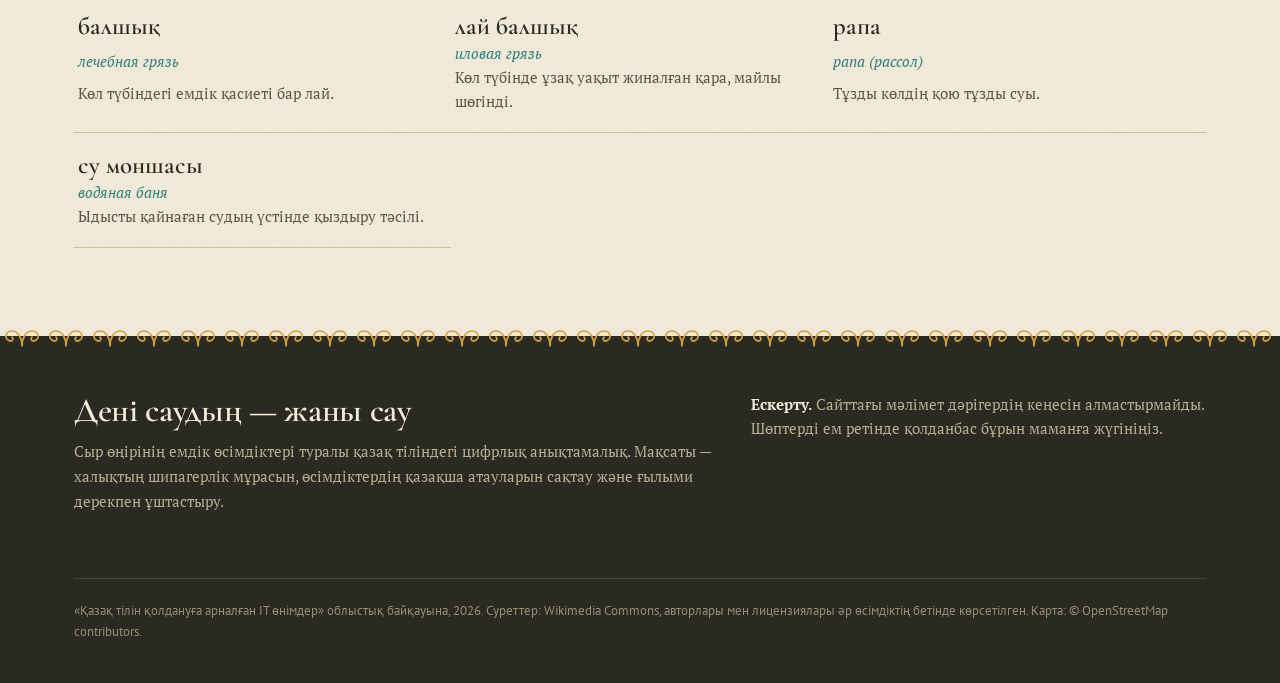
==== commit 0f1320c3: "Кейіпкерлер егжей-тегжейлі: бет әлпеті, кимешек, камзол, қолдар, көлеңкелер Co-Authored-By: Claude O" ====
--- a/index.html
+++ b/index.html
@@ -9,8 +9,8 @@
   <link rel="preconnect" href="https://fonts.gstatic.com" crossorigin>
   <link href="https://fonts.googleapis.com/css2?family=Cormorant+Garamond:ital,wght@0,500;0,600;0,700;1,500&family=PT+Sans:wght@400;700&family=PT+Serif:ital,wght@0,400;0,700;1,400&display=swap" rel="stylesheet">
   <link rel="stylesheet" href="https://unpkg.com/leaflet@1.9.4/dist/leaflet.css">
-  <link rel="stylesheet" href="css/style.css?v=9">
-  <link rel="stylesheet" href="css/story.css?v=9">
+  <link rel="stylesheet" href="css/style.css?v=10">
+  <link rel="stylesheet" href="css/story.css?v=10">
   <link rel="icon" href="data:image/svg+xml,%3Csvg xmlns='http://www.w3.org/2000/svg' viewBox='0 0 44 44'%3E%3Ccircle cx='22' cy='22' r='21' fill='%233d4c2a'/%3E%3Cpath d='M22 32C22 22 26 14 32 14S40 20 36 23 30 22 32 20M22 32C22 22 18 14 12 14S4 20 8 23 14 22 12 20' fill='none' stroke='%23f3ecdc' stroke-width='2.2' stroke-linecap='round'/%3E%3C/svg%3E">
 </head>
 <body>
@@ -106,32 +106,89 @@
                 <rect width="40" height="14" fill="#2f7f7a"/>
                 <path d="M20 13C20 9 22 5 26 5S31 8 29 10 26 9 27 8M20 13C20 9 18 5 14 5S9 8 11 10 14 9 13 8" stroke="#f3ecdc" fill="none" stroke-width="1.3" stroke-linecap="round"/>
               </pattern>
-              <!-- Ерланның басы (центрі 0,0) -->
-              <g id="st-manhead">
-                <ellipse cx="-31" cy="4" rx="6" ry="9" stroke="#2b2a22" stroke-width="2.5"/>
-                <ellipse cx="31" cy="4" rx="6" ry="9" stroke="#2b2a22" stroke-width="2.5"/>
-                <circle r="32" stroke="#2b2a22" stroke-width="2.5"/>
-                <path d="M-31 -8Q-31 -42 0 -42Q31 -42 31 -8Z" fill="#2f5d3a" stroke="#2b2a22" stroke-width="2.5" stroke-linejoin="round"/>
-                <path d="M-15 -22q7.5 -9 15 0q7.5 -9 15 0" fill="none" stroke="#f0c56a" stroke-width="2.2" stroke-linecap="round"/>
-                <path d="M-13 14Q-6 9 0 12Q6 9 13 14" fill="none" stroke="#2b2a22" stroke-width="3.4" stroke-linecap="round"/>
-              </g>
-              <!-- Анасының басы, кимешек (центрі 0,0) -->
-              <g id="st-elderhead">
-                <path d="M-30 18Q-35 -34 0 -38Q35 -34 30 18Q16 36 0 36Q-16 36 -30 18Z" fill="#fbf8ef" stroke="#2b2a22" stroke-width="2.5"/>
-                <path d="M-15 27q7.5 -7 15 0q7.5 -7 15 0" fill="none" stroke="#b5532f" stroke-width="2" stroke-linecap="round"/>
-                <ellipse cx="0" cy="2" rx="16" ry="19" fill="#d6a882" stroke="#2b2a22" stroke-width="2.5"/>
-                <path d="M-25 -10Q0 -52 25 -10Q0 -20 -25 -10Z" fill="#fbf8ef" stroke="#2b2a22" stroke-width="2.5" stroke-linejoin="round"/>
-                <path d="M-9 2q3 -3.5 6 0M3 2q3 -3.5 6 0" fill="none" stroke="#2b2a22" stroke-width="2" stroke-linecap="round"/>
-                <path d="M-5 11Q0 15 5 11" fill="none" stroke="#2b2a22" stroke-width="2" stroke-linecap="round"/>
-                <circle cx="-10" cy="9" r="3.5" fill="#e07c63" opacity=".45"/>
-                <circle cx="10" cy="9" r="3.5" fill="#e07c63" opacity=".45"/>
-              </g>
-              <!-- Анасының денесі (басының центрінен) -->
-              <g id="st-elderbody">
-                <path d="M-36 152L-19 34L19 34L36 152Z" fill="#b5532f" stroke="#2b2a22" stroke-width="2.5" stroke-linejoin="round"/>
-                <path d="M-19 34L19 34L23 88L-23 88Z" fill="#4a3a2a" stroke="#2b2a22" stroke-width="2.5" stroke-linejoin="round"/>
-                <path d="M-30 128L30 128" stroke="#f0c56a" stroke-width="3"/>
-              </g>
+
+              <!-- Қол (білезік центрі 0,0; түсі <use> элементінен келеді) -->
+              <g id="st-hand">
+                <path d="M-8 -5C-10 3 -7 11 0 12C7 11 10 4 8 -4C6 -9 -6 -10 -8 -5Z" stroke="#2b2a22" stroke-width="2" stroke-linejoin="round"/>
+                <path d="M7 -3C13 -5 15 1 10 6" stroke="#2b2a22" stroke-width="2" stroke-linecap="round" stroke-linejoin="round"/>
+                <path d="M-4 6v4M0 7v4M4 6v4" stroke="#2b2a22" stroke-width="1.2" opacity=".45" stroke-linecap="round"/>
+              </g>
+
+              <!-- Ерланның басы (бет центрі 0,0; түсі <use class="sk"> арқылы) -->
+              <g id="st-man-head">
+                <path d="M-28 -4C-38 -8 -41 8 -33 15C-31 17 -28 16 -27 13Z" stroke="#2b2a22" stroke-width="2"/>
+                <path d="M28 -4C38 -8 41 8 33 15C31 17 28 16 27 13Z" stroke="#2b2a22" stroke-width="2"/>
+                <path d="M-34 2q4 -2 5 5M34 2q-4 -2 -5 5" fill="none" stroke="#2b2a22" stroke-width="1.4" opacity=".55"/>
+                <path d="M-9 30V48H9V30Z" stroke="#2b2a22" stroke-width="2"/>
+                <path d="M-9 34V48H9V40Z" fill="#000" opacity=".12"/>
+                <path d="M-29 -10C-30 -34 -16 -42 0 -42C16 -42 30 -34 29 -10C29 14 18 36 0 38C-18 36 -29 14 -29 -10Z" stroke="#2b2a22" stroke-width="2.4"/>
+                <path d="M-29 -10C-29 14 -18 36 0 38C-12 31 -20 15 -21 -4Z" fill="#000" opacity=".08"/>
+                <path d="M-29 -15C-30 -4 -28 4 -26 9L-23 -11ZM29 -15C30 -4 28 4 26 9L23 -11Z" fill="#2b2a22"/>
+                <path d="M-30 -14C-31 -46 31 -46 30 -14C14 -20 -14 -20 -30 -14Z" fill="#2f5d3a" stroke="#2b2a22" stroke-width="2.4" stroke-linejoin="round"/>
+                <path d="M-27 -17C-12 -22 12 -22 27 -17" fill="none" stroke="#f0c56a" stroke-width="2.2" stroke-dasharray="1 5" stroke-linecap="round"/>
+                <path d="M-12 -29q6 -8 12 0q6 -8 12 0" fill="none" stroke="#f0c56a" stroke-width="2" stroke-linecap="round"/>
+                <path d="M-21 -36C-14 -41 -4 -42 4 -41" fill="none" stroke="#fff" stroke-width="2.4" opacity=".22" stroke-linecap="round"/>
+                <path d="M-1 0C-3 8 -6 13 -3 15C-1 16 3 16 5 14" fill="none" stroke="#2b2a22" stroke-width="1.8" stroke-linecap="round"/>
+                <path d="M-15 22C-9 16 -3 17 0 19C3 17 9 16 15 22C9 21 4 22 0 21C-4 22 -9 21 -15 22Z" fill="#2b2a22"/>
+              </g>
+              <!-- Ерланның бет әлпеттері -->
+              <g id="st-face-sick">
+                <path d="M-20 -9C-15 -10 -11 -12 -7 -15M20 -9C15 -10 11 -12 7 -15" fill="none" stroke="#2b2a22" stroke-width="2.8" stroke-linecap="round"/>
+                <path d="M-18 -2C-15 -4 -9 -4 -6 -2M18 -2C15 -4 9 -4 6 -2" fill="none" stroke="#2b2a22" stroke-width="2.4" stroke-linecap="round"/>
+                <path d="M-17 -1C-14 1 -10 1 -7 -1M17 -1C14 1 10 1 7 -1" fill="#2b2a22" opacity=".7"/>
+                <path d="M-18 4C-14 6 -10 6 -7 4M18 4C14 6 10 6 7 4" fill="none" stroke="#7d6a8a" stroke-width="2" opacity=".45" stroke-linecap="round"/>
+                <circle cx="1" cy="12" r="5" fill="#e07c63" opacity=".35"/>
+                <ellipse cx="0" cy="28" rx="5.5" ry="6.5" fill="#5a2a22" stroke="#2b2a22" stroke-width="1.6"/>
+              </g>
+              <g id="st-face-calm">
+                <path d="M-20 -12C-15 -14 -10 -14 -6 -12M20 -12C15 -14 10 -14 6 -12" fill="none" stroke="#2b2a22" stroke-width="2.8" stroke-linecap="round"/>
+                <path d="M-18 -3C-15 0 -9 0 -6 -3M18 -3C15 0 9 0 6 -3" fill="none" stroke="#2b2a22" stroke-width="2.4" stroke-linecap="round"/>
+                <path d="M-16 -2l-1 3M-12 -1v3M16 -2l1 3M12 -1v3" stroke="#2b2a22" stroke-width="1.3" stroke-linecap="round"/>
+              </g>
+              <g id="st-face-happy">
+                <path d="M-20 -14C-15 -18 -10 -18 -6 -15M20 -14C15 -18 10 -18 6 -15" fill="none" stroke="#2b2a22" stroke-width="2.8" stroke-linecap="round"/>
+                <path d="M-18 -2C-15 -7 -9 -7 -6 -2M18 -2C15 -7 9 -7 6 -2" fill="none" stroke="#2b2a22" stroke-width="2.6" stroke-linecap="round"/>
+                <circle cx="-17" cy="10" r="5.5" fill="#e07c63" opacity=".4"/>
+                <circle cx="17" cy="10" r="5.5" fill="#e07c63" opacity=".4"/>
+                <path d="M-10 25C-6 33 6 33 10 25C5 27 -5 27 -10 25Z" fill="#7a2f22" stroke="#2b2a22" stroke-width="1.8" stroke-linejoin="round"/>
+                <path d="M-6 26.5C-2 27.5 2 27.5 6 26.5" stroke="#fbf8ef" stroke-width="2.2" stroke-linecap="round"/>
+                <path d="M-14 22C-15 25 -14 28 -12 29M14 22C15 25 14 28 12 29" fill="none" stroke="#2b2a22" stroke-width="1.3" opacity=".5" stroke-linecap="round"/>
+              </g>
+
+              <!-- Анасының басы: кимешек пен шылауыш (бет центрі 0,0) -->
+              <g id="st-mom-head">
+                <path d="M-36 4C-40 -30 -24 -46 0 -46C24 -46 40 -30 36 4C40 24 36 44 28 54L-28 54C-36 44 -40 24 -36 4Z" fill="#fbf8ef" stroke="#2b2a22" stroke-width="2.4" stroke-linejoin="round"/>
+                <path d="M-34 10C-34 30 -30 44 -24 52" fill="none" stroke="#c9bfa8" stroke-width="2" stroke-linecap="round"/>
+                <path d="M34 10C34 30 30 44 24 52" fill="none" stroke="#c9bfa8" stroke-width="2" stroke-linecap="round"/>
+                <path d="M-16 28C-14 44 14 44 16 28L19 54H-19Z" fill="#b5532f" stroke="#2b2a22" stroke-width="2" stroke-linejoin="round"/>
+                <path d="M-12 46q6 -6 12 0q6 -6 12 0" fill="none" stroke="#f0c56a" stroke-width="1.8" stroke-linecap="round"/>
+                <circle cx="0" cy="38" r="2.2" fill="#f0c56a"/>
+                <path d="M-19 -6C-20 -24 -10 -30 0 -30C10 -30 20 -24 19 -6C19 12 11 26 0 27C-11 26 -19 12 -19 -6Z" fill="#d6a882" stroke="#2b2a22" stroke-width="2.2"/>
+                <path d="M-19 -6C-19 12 -11 26 0 27C-8 22 -13 10 -13 -2Z" fill="#000" opacity=".08"/>
+                <path d="M-30 -14C-34 -40 -16 -54 0 -54C16 -54 34 -40 30 -14C20 -24 -20 -24 -30 -14Z" fill="#fbf8ef" stroke="#2b2a22" stroke-width="2.4" stroke-linejoin="round"/>
+                <path d="M-26 -25C-14 -34 14 -34 26 -25M-21 -37C-10 -45 10 -45 21 -37" fill="none" stroke="#c9bfa8" stroke-width="2" stroke-linecap="round"/>
+                <path d="M-14 -12C-11 -14 -7 -14 -4 -12M14 -12C11 -14 7 -14 4 -12" fill="none" stroke="#8a7a6a" stroke-width="2" stroke-linecap="round"/>
+                <path d="M-13 -5C-11 -8 -6 -8 -4 -5M13 -5C11 -8 6 -8 4 -5" fill="none" stroke="#2b2a22" stroke-width="2.2" stroke-linecap="round"/>
+                <path d="M-16 -5l-3 -1M-16 -3l-3 1M16 -5l3 -1M16 -3l3 1" stroke="#8a6a50" stroke-width="1.2" stroke-linecap="round"/>
+                <path d="M0 -2C-1 4 -3 8 -1 9C1 10 3 9 4 8" fill="none" stroke="#2b2a22" stroke-width="1.6" stroke-linecap="round"/>
+                <path d="M-6 15C-3 19 3 19 6 15" fill="none" stroke="#2b2a22" stroke-width="2" stroke-linecap="round"/>
+                <path d="M-10 11C-11 14 -10 17 -8 18M10 11C11 14 10 17 8 18" fill="none" stroke="#8a6a50" stroke-width="1.2" stroke-linecap="round"/>
+                <circle cx="-11" cy="7" r="4" fill="#e07c63" opacity=".35"/>
+                <circle cx="11" cy="7" r="4" fill="#e07c63" opacity=".35"/>
+              </g>
+              <!-- Анасының тұрған денесі: көйлек пен камзол -->
+              <g id="st-mom-body">
+                <path d="M-14 202l-14 0q-6 0 -6 5h20ZM14 202l14 0q6 0 6 5h-20Z" fill="#4a3a2a" stroke="#2b2a22" stroke-width="2"/>
+                <path d="M-30 52C-36 100 -44 150 -50 198L50 198C44 150 36 100 30 52Z" fill="#b5532f" stroke="#2b2a22" stroke-width="2.4" stroke-linejoin="round"/>
+                <path d="M-50 198q6.25 8 12.5 0q6.25 8 12.5 0q6.25 8 12.5 0q6.25 8 12.5 0q6.25 8 12.5 0q6.25 8 12.5 0q6.25 8 12.5 0q6.25 8 12.5 0" fill="#9a4426" stroke="#2b2a22" stroke-width="2" stroke-linejoin="round"/>
+                <path d="M30 52C36 100 44 150 50 198L22 198C26 150 24 100 18 60Z" fill="#000" opacity=".12"/>
+                <path d="M-14 140C-16 160 -18 180 -20 196M10 136C12 160 14 180 16 196" fill="none" stroke="#2b2a22" stroke-width="1.6" opacity=".3" stroke-linecap="round"/>
+                <path d="M-30 52C-32 80 -30 110 -26 128L26 128C30 110 32 80 30 52Z" fill="#3f5a3c" stroke="#2b2a22" stroke-width="2.4" stroke-linejoin="round"/>
+                <path d="M-27 56C-29 82 -27 108 -24 124L24 124C27 108 29 82 27 56" fill="none" stroke="#d9a03a" stroke-width="2.2"/>
+                <path d="M0 56V126" stroke="#2b2a22" stroke-width="1.6"/>
+                <g fill="#c9ccd1" stroke="#2b2a22" stroke-width="1"><circle cx="0" cy="70" r="3"/><circle cx="0" cy="86" r="3"/><circle cx="0" cy="102" r="3"/></g>
+              </g>
+
               <g id="st-steam">
                 <path d="M0 0c-8 -10 8 -18 0 -28s8 -18 0 -28" fill="none" stroke="#ffffff" stroke-width="4" stroke-linecap="round"/>
               </g>
@@ -147,28 +204,33 @@
               <rect y="334" width="800" height="116" fill="#bfa47a"/>
               <path d="M140 362L660 362L720 450L80 450Z" fill="url(#st-rug)" stroke="#2b2a22" stroke-width="2.5"/>
               <g>
-                <rect x="160" y="318" width="120" height="14" rx="4" fill="#7a4b2a" stroke="#2b2a22" stroke-width="2.5"/>
-                <path d="M172 332v24M268 332v24" stroke="#2b2a22" stroke-width="5"/>
-                <path d="M200 302Q215 320 230 302Z" fill="#fbf8ef" stroke="#2b2a22" stroke-width="2"/>
-              </g>
-              <g transform="translate(400 400) scale(1.28) translate(-400 -400)">
-              <g class="cough">
-                <path d="M316 400C310 324 340 266 372 248L428 248C460 266 490 324 484 400Z" fill="#8f6aa6" stroke="#2b2a22" stroke-width="2.5" stroke-linejoin="round"/>
-                <path d="M330 320C360 306 440 306 470 320M322 356C360 342 440 342 478 356" fill="none" stroke="#f0c56a" stroke-width="5"/>
-                <use class="sk" href="#st-manhead" transform="translate(400 214)"/>
-                <g transform="translate(400 214)">
-                  <path d="M-17 -1q6 4 12 0M5 -1q6 4 12 0" fill="none" stroke="#2b2a22" stroke-width="2.5" stroke-linecap="round"/>
-                  <path d="M-19 -10L-7 -15M19 -10L7 -15" stroke="#2b2a22" stroke-width="2.5" stroke-linecap="round"/>
-                  <ellipse cx="0" cy="23" rx="5" ry="6" fill="#5a2a22"/>
-                  <path class="drop" d="M24 -24q5 7 0 10q-5 -3 0 -10Z" fill="#a9d3e0" stroke="#2b2a22" stroke-width="1.5"/>
-                </g>
-                <circle class="sk" cx="426" cy="250" r="12" stroke="#2b2a22" stroke-width="2.5"/>
-              </g>
-              <g class="puffs" fill="#ffffff" stroke="#8d8d8d" stroke-width="1.5">
-                <circle cx="446" cy="232" r="6"/>
-                <circle cx="464" cy="224" r="8"/>
-                <circle cx="486" cy="216" r="10"/>
-              </g>
+                <rect x="150" y="318" width="120" height="14" rx="4" fill="#7a4b2a" stroke="#2b2a22" stroke-width="2.5"/>
+                <path d="M162 332v24M258 332v24" stroke="#2b2a22" stroke-width="5"/>
+                <path d="M186 302C188 312 198 318 210 318C222 318 232 312 234 302Z" fill="#fbf8ef" stroke="#2b2a22" stroke-width="2"/>
+                <path d="M190 308C200 312 220 312 230 308" fill="none" stroke="#2f7f7a" stroke-width="2.5"/>
+              </g>
+              <g transform="translate(400 404) scale(1.14) translate(-400 -404)">
+                <ellipse cx="400" cy="404" rx="112" ry="11" fill="#000" opacity=".13"/>
+                <g class="cough">
+                  <path d="M308 404C296 334 316 272 350 248C368 238 386 236 400 238C414 236 432 238 450 248C484 272 504 334 492 404Z" fill="#8f6aa6" stroke="#2b2a22" stroke-width="2.5" stroke-linejoin="round"/>
+                  <path d="M316 330C350 316 450 316 484 330L488 356C452 342 348 342 312 356Z" fill="url(#st-rug)" stroke="#2b2a22" stroke-width="2" stroke-linejoin="round"/>
+                  <path d="M402 240C406 282 410 332 406 404" fill="none" stroke="#2b2a22" stroke-width="2" opacity=".35"/>
+                  <path d="M450 248C484 272 504 334 492 404L454 404C468 340 460 284 432 244Z" fill="#000" opacity=".12"/>
+                  <path d="M342 272C334 302 332 330 336 362" fill="none" stroke="#fff" stroke-width="3" opacity=".22" stroke-linecap="round"/>
+                  <use class="sk" href="#st-man-head" transform="translate(400 196)"/>
+                  <g transform="translate(400 196)">
+                    <use href="#st-face-sick"/>
+                    <path class="drop" d="M24 -26q5 7 0 10q-5 -3 0 -10Z" fill="#a9d3e0" stroke="#2b2a22" stroke-width="1.5"/>
+                  </g>
+                  <path d="M430 250C440 244 440 234 432 228" fill="none" stroke="#2b2a22" stroke-width="15" stroke-linecap="round"/>
+                  <path d="M430 250C440 244 440 234 432 228" fill="none" stroke="#8f6aa6" stroke-width="11" stroke-linecap="round"/>
+                  <use class="sk" href="#st-hand" transform="translate(426 226) rotate(-160)"/>
+                </g>
+                <g class="puffs" fill="#ffffff" stroke="#8d8d8d" stroke-width="1.5">
+                  <circle cx="440" cy="218" r="6"/>
+                  <circle cx="458" cy="210" r="8"/>
+                  <circle cx="480" cy="202" r="10"/>
+                </g>
               </g>
               <rect class="gloom" width="800" height="450" fill="#5c6b78" opacity=".2"/>
             </g>
@@ -206,18 +268,24 @@
                   <ellipse cx="336" cy="161" rx="5" ry="4"/><ellipse cx="337" cy="153" rx="4" ry="4"/>
                 </g>
               </g>
-              <g class="walk-in" transform="translate(476 188)">
-                <use href="#st-elderbody"/>
-                <path d="M-12 46Q-30 64 -44 82" fill="none" stroke="#2b2a22" stroke-width="13" stroke-linecap="round"/>
-                <path d="M-12 46Q-30 64 -44 82" fill="none" stroke="#4a3a2a" stroke-width="9" stroke-linecap="round"/>
-                <g transform="translate(-46 84)">
+              <g class="walk-in" transform="translate(486 132)">
+                <ellipse cx="0" cy="207" rx="58" ry="8" fill="#000" opacity=".15"/>
+                <use href="#st-mom-body"/>
+                <path d="M-24 62C-40 76 -52 90 -60 102" fill="none" stroke="#2b2a22" stroke-width="17" stroke-linecap="round"/>
+                <path d="M-24 62C-40 76 -52 90 -60 102" fill="none" stroke="#b5532f" stroke-width="13" stroke-linecap="round"/>
+                <path d="M22 64C10 82 -14 104 -34 116" fill="none" stroke="#2b2a22" stroke-width="17" stroke-linecap="round"/>
+                <path d="M22 64C10 82 -14 104 -34 116" fill="none" stroke="#b5532f" stroke-width="13" stroke-linecap="round"/>
+                <g transform="translate(-62 104)">
                   <g class="dig">
-                    <path d="M0 0L-48 70" stroke="#7a4b2a" stroke-width="7" stroke-linecap="round"/>
-                    <path d="M-58 62L-38 76L-48 94L-66 80Z" fill="#a7adb2" stroke="#2b2a22" stroke-width="2.5" stroke-linejoin="round"/>
-                    <circle r="8" fill="#d6a882" stroke="#2b2a22" stroke-width="2.2"/>
+                    <path d="M0 0L-58 92" stroke="#7a4b2a" stroke-width="7" stroke-linecap="round"/>
+                    <path d="M28 14L-4 4" stroke="#7a4b2a" stroke-width="7" stroke-linecap="round"/>
+                    <path d="M-70 84L-48 98L-58 118L-78 102Z" fill="#a7adb2" stroke="#2b2a22" stroke-width="2.5" stroke-linejoin="round"/>
+                    <path d="M-66 92L-56 98" stroke="#fff" stroke-width="2" opacity=".5"/>
+                    <use href="#st-hand" fill="#d6a882" transform="rotate(30)"/>
+                    <use href="#st-hand" fill="#d6a882" transform="translate(26 14) rotate(20)"/>
                   </g>
                 </g>
-                <use href="#st-elderhead"/>
+                <use href="#st-mom-head"/>
               </g>
             </g>
 
@@ -237,6 +305,7 @@
                 <ellipse cx="368" cy="432" rx="26" ry="14"/><ellipse cx="492" cy="432" rx="26" ry="14"/><ellipse cx="430" cy="442" rx="30" ry="12"/>
               </g>
               <path d="M350 316Q350 396 430 398Q510 396 510 316Z" fill="#2b2a22"/>
+              <path d="M360 330Q364 384 410 392" fill="none" stroke="#fff" stroke-width="4" opacity=".14" stroke-linecap="round"/>
               <rect x="340" y="306" width="180" height="14" rx="7" fill="#46423a" stroke="#2b2a22" stroke-width="2"/>
               <path d="M340 316q-14 0 -14 12M520 316q14 0 14 12" fill="none" stroke="#2b2a22" stroke-width="5"/>
               <g class="pieces" fill="#e0a53c" stroke="#8a6440" stroke-width="1.5">
@@ -247,17 +316,22 @@
                 <use href="#st-steam" transform="translate(432 296)"/>
                 <use href="#st-steam" transform="translate(468 300)"/>
               </g>
-              <g transform="translate(240 180)">
-                <use href="#st-elderbody"/>
-                <path d="M12 46Q36 62 48 84" fill="none" stroke="#2b2a22" stroke-width="13" stroke-linecap="round"/>
-                <path d="M12 46Q36 62 48 84" fill="none" stroke="#4a3a2a" stroke-width="9" stroke-linecap="round"/>
-                <g transform="translate(50 86)">
+              <g transform="translate(232 150)">
+                <ellipse cx="0" cy="207" rx="58" ry="8" fill="#000" opacity=".15"/>
+                <use href="#st-mom-body"/>
+                <path d="M-24 62C-36 84 -36 106 -22 120" fill="none" stroke="#2b2a22" stroke-width="17" stroke-linecap="round"/>
+                <path d="M-24 62C-36 84 -36 106 -22 120" fill="none" stroke="#b5532f" stroke-width="13" stroke-linecap="round"/>
+                <use href="#st-hand" fill="#d6a882" transform="translate(-20 124) rotate(-20)"/>
+                <path d="M24 62C40 72 50 84 56 96" fill="none" stroke="#2b2a22" stroke-width="17" stroke-linecap="round"/>
+                <path d="M24 62C40 72 50 84 56 96" fill="none" stroke="#b5532f" stroke-width="13" stroke-linecap="round"/>
+                <g transform="translate(58 98)">
                   <g class="stir">
-                    <path d="M0 0L118 52" stroke="#7a4b2a" stroke-width="6" stroke-linecap="round"/>
-                    <circle r="8" fill="#d6a882" stroke="#2b2a22" stroke-width="2.2"/>
+                    <path d="M0 0L118 64" stroke="#7a4b2a" stroke-width="6" stroke-linecap="round"/>
+                    <path d="M110 58C112 70 126 74 132 66" fill="#7a4b2a" stroke="#2b2a22" stroke-width="1.5"/>
+                    <use href="#st-hand" fill="#d6a882" transform="rotate(-60)"/>
                   </g>
                 </g>
-                <use href="#st-elderhead"/>
+                <use href="#st-mom-head"/>
               </g>
               <g class="chips" font-family="PT Sans, sans-serif" font-size="19" font-weight="700" fill="#2b2a22">
                 <g class="chip c1"><rect x="560" y="96" width="196" height="40" rx="20" fill="#fbf8ef" stroke="#a9772e" stroke-width="2"/><text x="658" y="122" text-anchor="middle">1 шай қасық мия</text></g>
@@ -276,29 +350,38 @@
               <rect y="64" width="800" height="16" fill="url(#st-band)"/>
               <rect y="334" width="800" height="116" fill="#c9a86b"/>
               <path d="M140 362L660 362L720 450L80 450Z" fill="url(#st-rug)" stroke="#2b2a22" stroke-width="2.5"/>
-              <g transform="translate(450 400) scale(1.22) translate(-450 -400)">
-              <path d="M300 404C296 352 312 316 340 300L360 340L440 340L460 300C488 316 504 352 500 404Z" fill="#8f6aa6" stroke="#2b2a22" stroke-width="2.5" stroke-linejoin="round"/>
-              <path class="ch" d="M330 392C326 320 348 266 374 250L426 250C452 266 474 320 470 392Z" stroke="#2b2a22" stroke-width="2.5" stroke-linejoin="round"/>
-              <path d="M386 250L400 276L414 250Z" fill="#f4efe3" stroke="#2b2a22" stroke-width="2"/>
-              <path d="M356 272Q350 250 362 236M444 272Q450 250 438 236" fill="none" stroke="#2b2a22" stroke-width="18" stroke-linecap="round"/>
-              <path class="chs" d="M356 272Q350 250 362 236M444 272Q450 250 438 236" fill="none" stroke-width="13" stroke-linecap="round"/>
-              <use class="sk" href="#st-manhead" transform="translate(400 200)"/>
-              <g transform="translate(400 200)">
-                <path d="M-17 -2q6 -5 12 0M5 -2q6 -5 12 0" fill="none" stroke="#2b2a22" stroke-width="2.5" stroke-linecap="round"/>
-                <path d="M-18 -13L-6 -14M18 -13L6 -14" stroke="#2b2a22" stroke-width="2.5" stroke-linecap="round"/>
-              </g>
-              <g class="sip">
-                <path d="M360 220Q400 276 440 220Z" fill="#fbf8ef" stroke="#2b2a22" stroke-width="2.5" stroke-linejoin="round"/>
-                <path d="M366 230Q400 256 434 230" fill="none" stroke="#2f7f7a" stroke-width="4"/>
-                <circle class="sk" cx="362" cy="234" r="11" stroke="#2b2a22" stroke-width="2.2"/>
-                <circle class="sk" cx="438" cy="234" r="11" stroke="#2b2a22" stroke-width="2.2"/>
-              </g>
-              <g class="steam4"><use href="#st-steam" transform="translate(448 222) scale(.6)"/><use href="#st-steam" transform="translate(462 228) scale(.6)"/></g>
-              <g transform="translate(570 236)">
-                <path d="M-44 158C-48 104 -30 60 -18 34L18 34C30 60 48 104 44 158Z" fill="#b5532f" stroke="#2b2a22" stroke-width="2.5" stroke-linejoin="round"/>
-                <path d="M-18 34L18 34L22 86L-22 86Z" fill="#4a3a2a" stroke="#2b2a22" stroke-width="2.5"/>
-                <use href="#st-elderhead"/>
-              </g>
+              <g transform="translate(440 404) scale(1.14) translate(-440 -404)">
+                <ellipse cx="400" cy="404" rx="112" ry="11" fill="#000" opacity=".13"/>
+                <path class="ch" d="M318 404C312 332 330 276 360 258L440 258C470 276 488 332 482 404Z" stroke="#2b2a22" stroke-width="2.5" stroke-linejoin="round"/>
+                <path d="M440 258C470 276 488 332 482 404L450 404C460 340 452 290 428 262Z" fill="#000" opacity=".14"/>
+                <path d="M384 258L400 290L416 258Z" fill="#f4efe3" stroke="#2b2a22" stroke-width="2"/>
+                <path d="M380 258L400 300L420 258" fill="none" stroke="#d9a03a" stroke-width="3"/>
+                <path d="M300 404C298 370 316 350 340 346L460 346C484 350 502 370 500 404Z" fill="#8f6aa6" stroke="#2b2a22" stroke-width="2.5" stroke-linejoin="round"/>
+                <path d="M314 380C360 372 440 372 486 380" fill="none" stroke="#f0c56a" stroke-width="5"/>
+                <use class="sk" href="#st-man-head" transform="translate(400 192)"/>
+                <use href="#st-face-calm" transform="translate(400 192)"/>
+                <path d="M354 272C340 258 346 240 364 232M446 272C460 258 454 240 436 232" fill="none" stroke="#2b2a22" stroke-width="19" stroke-linecap="round"/>
+                <path class="chs" d="M354 272C340 258 346 240 364 232M446 272C460 258 454 240 436 232" fill="none" stroke-width="14" stroke-linecap="round"/>
+                <g class="sip">
+                  <path d="M362 214C364 240 380 254 400 254C420 254 436 240 438 214Z" fill="#fbf8ef" stroke="#2b2a22" stroke-width="2.5" stroke-linejoin="round"/>
+                  <path d="M366 226C376 236 424 236 434 226" fill="none" stroke="#2f7f7a" stroke-width="4"/>
+                  <ellipse cx="400" cy="214" rx="38" ry="6" fill="#c69a5c" stroke="#2b2a22" stroke-width="2"/>
+                  <use class="sk" href="#st-hand" transform="translate(366 234) rotate(70)"/>
+                  <use class="sk" href="#st-hand" transform="translate(434 234) rotate(-70) scale(-1 1)"/>
+                </g>
+                <g class="steam4"><use href="#st-steam" transform="translate(452 214) scale(.6)"/><use href="#st-steam" transform="translate(466 220) scale(.6)"/></g>
+              </g>
+              <g transform="translate(596 196)">
+                <ellipse cx="0" cy="168" rx="60" ry="8" fill="#000" opacity=".15"/>
+                <path d="M-52 166C-56 116 -42 76 -30 52L30 52C42 76 56 116 52 166Z" fill="#b5532f" stroke="#2b2a22" stroke-width="2.4" stroke-linejoin="round"/>
+                <path d="M30 52C42 76 56 116 52 166L26 166C30 120 26 80 18 58Z" fill="#000" opacity=".12"/>
+                <path d="M-30 52C-32 76 -30 100 -26 116L26 116C30 100 32 76 30 52Z" fill="#3f5a3c" stroke="#2b2a22" stroke-width="2.4" stroke-linejoin="round"/>
+                <path d="M-27 56C-29 78 -27 98 -24 112L24 112C27 98 29 78 27 56" fill="none" stroke="#d9a03a" stroke-width="2.2"/>
+                <path d="M-24 62C-34 84 -30 106 -12 118M24 62C34 84 30 106 12 118" fill="none" stroke="#2b2a22" stroke-width="17" stroke-linecap="round"/>
+                <path d="M-24 62C-34 84 -30 106 -12 118M24 62C34 84 30 106 12 118" fill="none" stroke="#b5532f" stroke-width="13" stroke-linecap="round"/>
+                <use href="#st-hand" fill="#d6a882" transform="translate(-6 122) rotate(-80)"/>
+                <use href="#st-hand" fill="#d6a882" transform="translate(6 124) rotate(80) scale(-1 1)"/>
+                <use href="#st-mom-head"/>
               </g>
               <rect class="gloom" width="800" height="450" fill="#5c6b78"/>
               </g>
@@ -319,37 +402,44 @@
               <path d="M0 290Q200 236 420 280T800 262L800 450L0 450Z" fill="#c2b85e"/>
               <path d="M0 356Q240 318 480 352T800 340L800 450L0 450Z" fill="#8f9a4a"/>
               <path d="M0 316Q300 300 520 322T800 310" fill="none" stroke="#6aa3b5" stroke-width="10" stroke-linecap="round"/>
-              <g transform="translate(160 268)">
+              <g transform="translate(150 268)">
                 <path d="M-46 30V0Q-46 -36 0 -40Q46 -36 46 0V30Z" fill="#fbf8ef" stroke="#2b2a22" stroke-width="2.5"/>
                 <rect x="-46" y="-2" width="92" height="9" fill="url(#st-band)"/>
                 <path d="M-10 30V10H10V30" fill="#b5532f" stroke="#2b2a22" stroke-width="2"/>
               </g>
-              <g fill="#e07c63"><circle cx="90" cy="400" r="5"/><circle cx="250" cy="420" r="4"/><circle cx="640" cy="404" r="5"/><circle cx="720" cy="430" r="4"/></g>
-              <g fill="#f3ecdc"><circle cx="120" cy="424" r="4"/><circle cx="600" cy="430" r="4"/><circle cx="300" cy="396" r="3"/></g>
-              <g class="hero-man" transform="translate(400 176)">
-                <path d="M-24 196V210H-6V196M6 196V210H24V196" fill="#2b2a22"/>
-                <path class="ch" d="M-40 198L-30 38L30 38L40 198Z" stroke="#2b2a22" stroke-width="2.5" stroke-linejoin="round"/>
-                <path d="M-14 38L0 62L14 38Z" fill="#f4efe3" stroke="#2b2a22" stroke-width="2"/>
-                <rect x="-34" y="104" width="68" height="10" fill="#d9a03a" stroke="#2b2a22" stroke-width="2"/>
-                <path d="M-26 46Q-46 80 -44 116" fill="none" stroke="#2b2a22" stroke-width="18" stroke-linecap="round"/>
-                <path class="chs" d="M-26 46Q-46 80 -44 116" fill="none" stroke-width="13" stroke-linecap="round"/>
-                <circle class="sk" cx="-44" cy="120" r="10" stroke="#2b2a22" stroke-width="2.2"/>
-                <g transform="translate(26 48)">
+              <g fill="#e07c63"><circle cx="90" cy="400" r="5"/><circle cx="250" cy="420" r="4"/><circle cx="660" cy="404" r="5"/><circle cx="740" cy="430" r="4"/></g>
+              <g fill="#f3ecdc"><circle cx="120" cy="424" r="4"/><circle cx="620" cy="430" r="4"/><circle cx="300" cy="396" r="3"/></g>
+              <ellipse cx="400" cy="384" rx="56" ry="8" fill="#000" opacity=".14"/>
+              <g class="hero-man" transform="translate(400 160)">
+                <path d="M-26 196V214H-6V196ZM6 196V214H26V196Z" fill="#3a3229" stroke="#2b2a22" stroke-width="2"/>
+                <path d="M-28 214H-4V222H-34Q-34 214 -28 214ZM28 214H4V222H34Q34 214 28 214Z" fill="#5a3a22" stroke="#2b2a22" stroke-width="2" stroke-linejoin="round"/>
+                <path class="ch" d="M-40 200L-31 48C-20 42 20 42 31 48L40 200Z" stroke="#2b2a22" stroke-width="2.5" stroke-linejoin="round"/>
+                <path d="M31 48L40 200L14 200C18 150 18 90 12 50Z" fill="#000" opacity=".14"/>
+                <path d="M-14 46L0 74L14 46Z" fill="#f4efe3" stroke="#2b2a22" stroke-width="2"/>
+                <path d="M-18 46L0 84L18 46M0 84V200" fill="none" stroke="#d9a03a" stroke-width="3"/>
+                <path d="M-36 110C-12 104 12 104 36 110L36 122C12 116 -12 116 -36 122Z" fill="#d9a03a" stroke="#2b2a22" stroke-width="2" stroke-linejoin="round"/>
+                <path d="M8 120L14 150L4 148L0 120Z" fill="#d9a03a" stroke="#2b2a22" stroke-width="1.6" stroke-linejoin="round"/>
+                <path d="M-28 56C-44 84 -46 108 -42 128" fill="none" stroke="#2b2a22" stroke-width="19" stroke-linecap="round"/>
+                <path class="chs" d="M-28 56C-44 84 -46 108 -42 128" fill="none" stroke-width="14" stroke-linecap="round"/>
+                <use class="sk" href="#st-hand" transform="translate(-42 134)"/>
+                <g transform="translate(28 58)">
                   <g class="wave">
-                    <path d="M0 0Q26 -20 34 -62" fill="none" stroke="#2b2a22" stroke-width="18" stroke-linecap="round"/>
-                    <path class="chs" d="M0 0Q26 -20 34 -62" fill="none" stroke-width="13" stroke-linecap="round"/>
-                    <circle class="sk" cx="35" cy="-68" r="10" stroke="#2b2a22" stroke-width="2.2"/>
+                    <path d="M0 0C20 -14 30 -36 32 -64" fill="none" stroke="#2b2a22" stroke-width="19" stroke-linecap="round"/>
+                    <path class="chs" d="M0 0C20 -14 30 -36 32 -64" fill="none" stroke-width="14" stroke-linecap="round"/>
+                    <use class="sk" href="#st-hand" transform="translate(33 -72) rotate(180)"/>
                   </g>
                 </g>
-                <use class="sk" href="#st-manhead"/>
-                <path d="M-17 0q6 -7 12 0M5 0q6 -7 12 0" fill="none" stroke="#2b2a22" stroke-width="2.5" stroke-linecap="round"/>
-                <path d="M-11 20Q0 30 11 20" fill="none" stroke="#2b2a22" stroke-width="2.5" stroke-linecap="round"/>
-                <circle cx="-20" cy="12" r="5" fill="#e07c63" opacity=".45"/>
-                <circle cx="20" cy="12" r="5" fill="#e07c63" opacity=".45"/>
-              </g>
-              <g class="fade-late" transform="translate(560 212)">
-                <use href="#st-elderbody"/>
-                <use href="#st-elderhead"/>
+                <use class="sk" href="#st-man-head"/>
+                <use href="#st-face-happy"/>
+              </g>
+              <ellipse cx="570" cy="384" rx="56" ry="8" fill="#000" opacity=".14"/>
+              <g class="fade-late" transform="translate(570 172)">
+                <use href="#st-mom-body"/>
+                <path d="M-24 62C-34 84 -30 102 -10 110M24 62C34 84 30 102 10 110" fill="none" stroke="#2b2a22" stroke-width="17" stroke-linecap="round"/>
+                <path d="M-24 62C-34 84 -30 102 -10 110M24 62C34 84 30 102 10 110" fill="none" stroke="#b5532f" stroke-width="13" stroke-linecap="round"/>
+                <use href="#st-hand" fill="#d6a882" transform="translate(-4 112) rotate(-90)"/>
+                <use href="#st-hand" fill="#d6a882" transform="translate(4 112) rotate(90) scale(-1 1)"/>
+                <use href="#st-mom-head"/>
               </g>
               <text class="motto" x="40" y="70" font-family="Cormorant Garamond, serif" font-size="44" font-style="italic" font-weight="600" fill="#3d4c2a">Дені саудың — жаны сау!</text>
             </g>
@@ -553,8 +643,8 @@
 </footer>
 
 <script src="https://unpkg.com/leaflet@1.9.4/dist/leaflet.js"></script>
-<script src="js/data.js?v=9"></script>
-<script src="js/app.js?v=9"></script>
-<script src="js/story.js?v=9"></script>
+<script src="js/data.js?v=10"></script>
+<script src="js/app.js?v=10"></script>
+<script src="js/story.js?v=10"></script>
 </body>
 </html>
--- a/css/story.css
+++ b/css/story.css
@@ -159,7 +159,7 @@
 }
 @media (prefers-reduced-motion: reduce) {
   .scene * { animation: none !important; }
-  .chip, .motto { opacity: 1; }
+  .chip, .motto, .walk-in, .sunrise, .fade-late { opacity: 1; }
   .root { stroke-dashoffset: 0; }
   .s4 { --skin: #d8a27a; --chapan: #2f7f7a; }
   .s4 .gloom { opacity: 0; }
